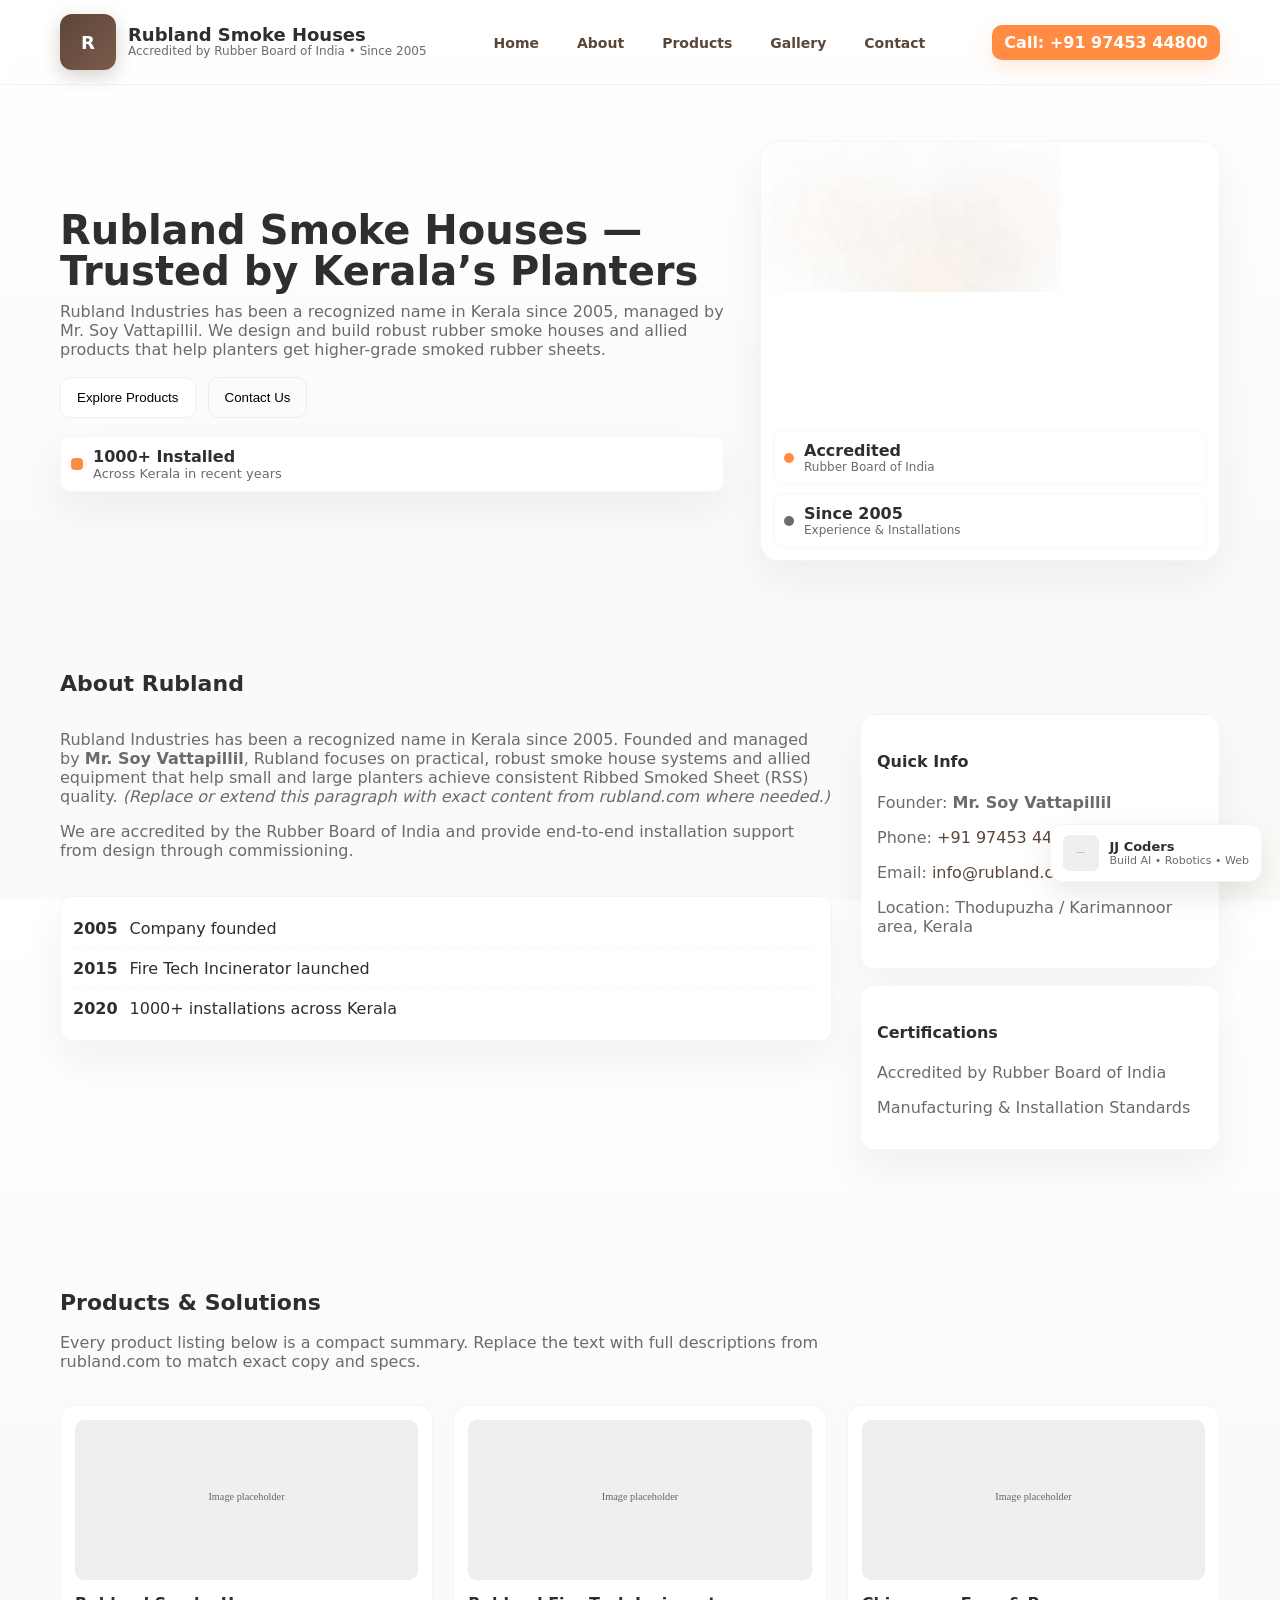
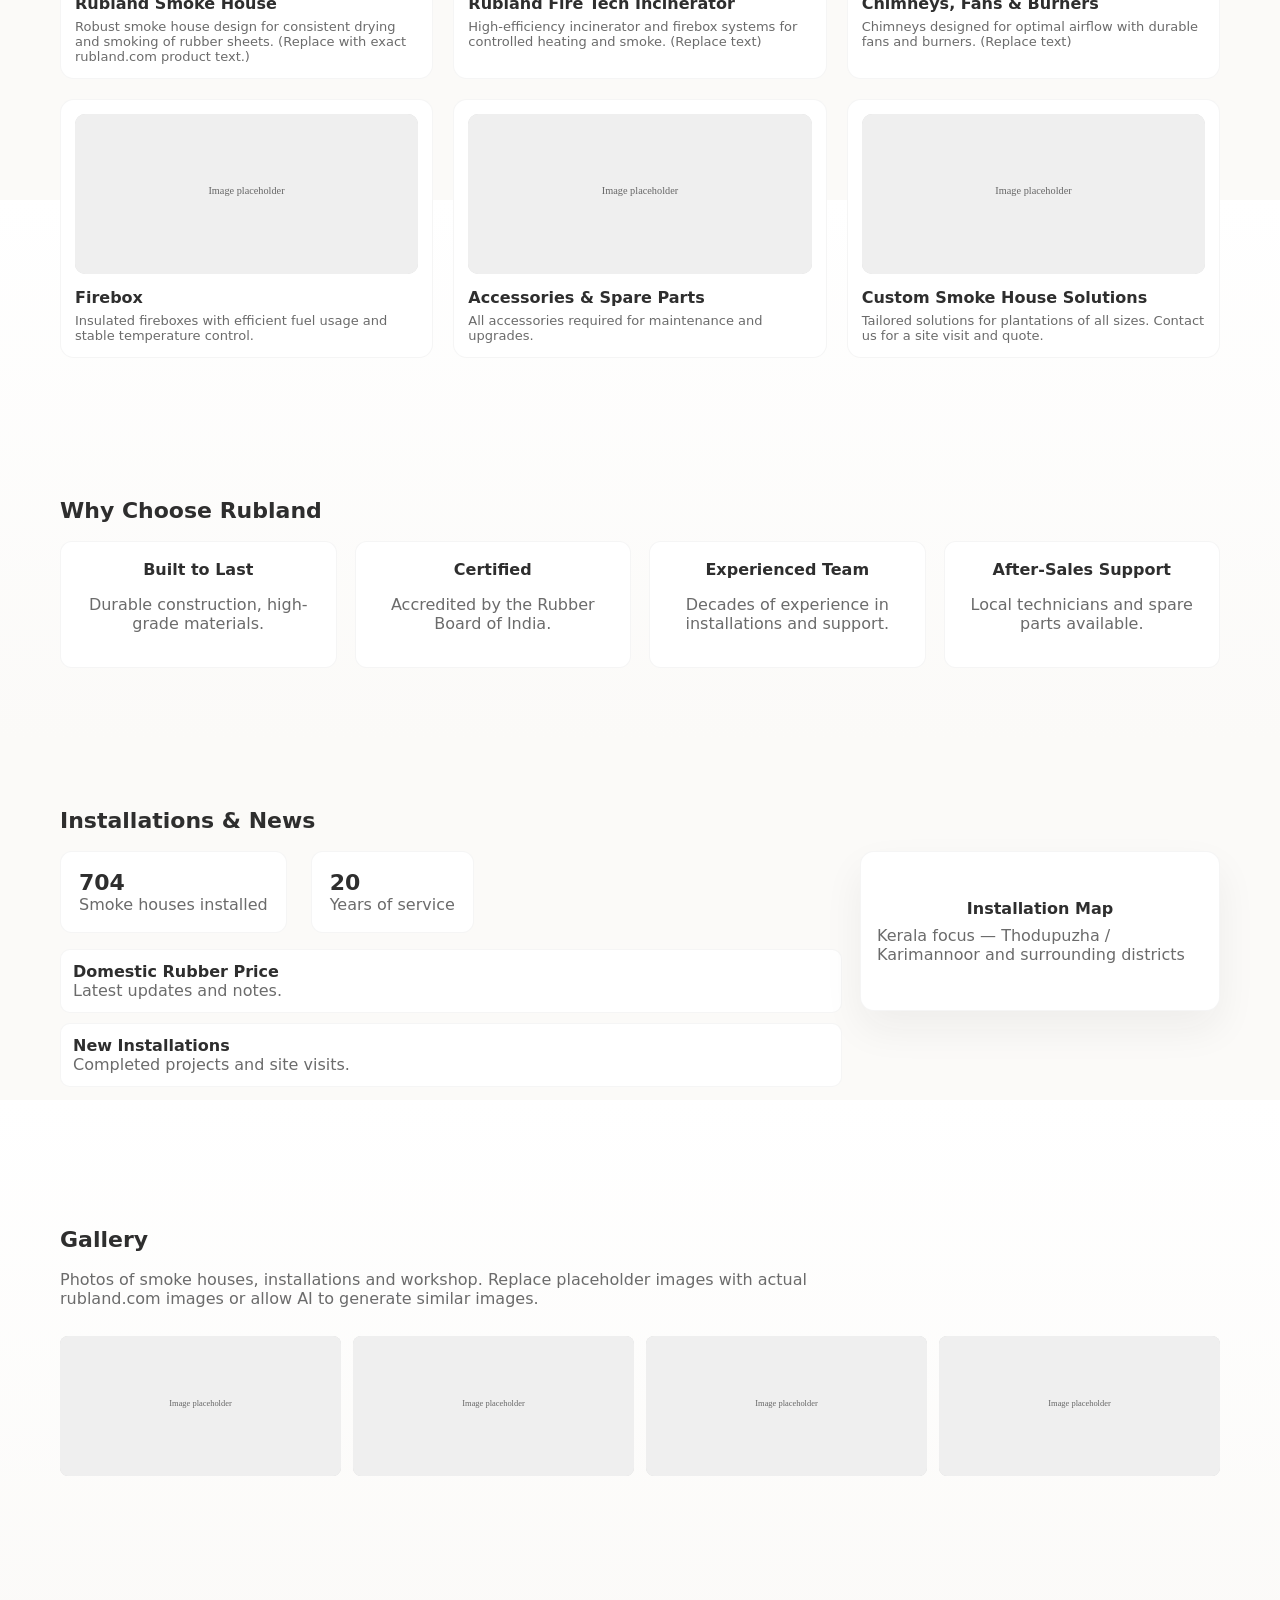
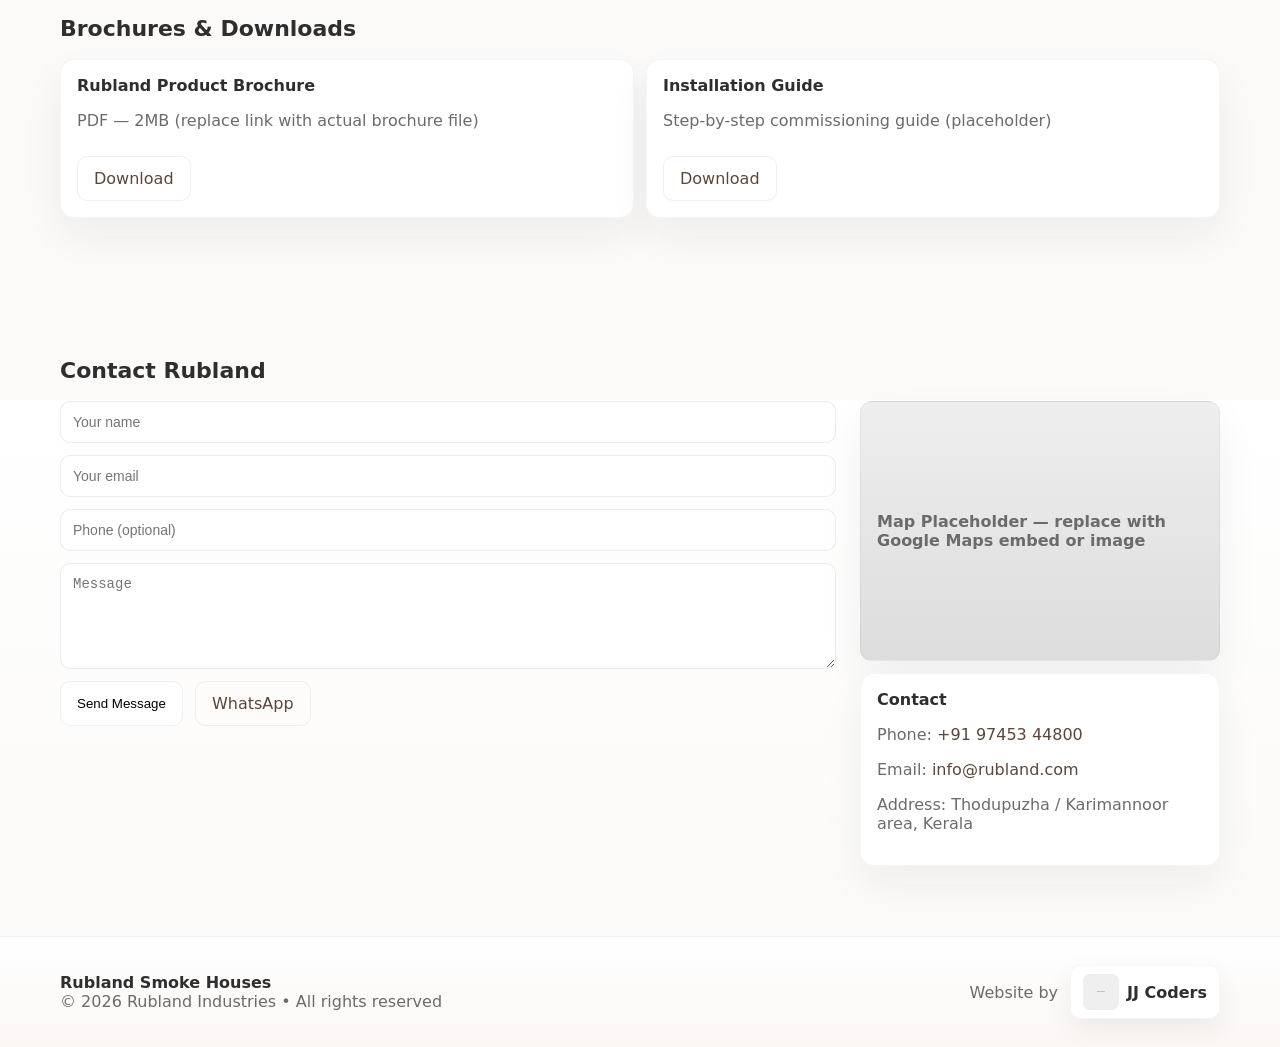
==== index.html @ 6034cffa "Add files via upload" ====
<!doctype html>
<html lang="en">
<head>
  <meta charset="utf-8" />
  <meta name="viewport" content="width=device-width,initial-scale=1" />
  <title>Rubland Smoke Houses — Trusted in Kerala</title>
  <meta name="description" content="Rubland Smoke Houses — smokehouse design, installations and accessories. Accredited by the Rubber Board of India." />
  <style>
    /* ====== Reset & base ====== */
    :root{
      --bg:#FAF3E0; /* cream */
      --char:#2E2E2E;
      --wood:#5C4638;
      --glow:#FF8C42;
      --glass: rgba(255,255,255,0.55);
      --muted:#6b6b6b;
      --maxw:1200px;
    }
    *{box-sizing:border-box}
    html,body{height:100%}
    body{margin:0;font-family:Inter,system-ui,-apple-system,"Segoe UI",Roboto,'Helvetica Neue',Arial; background:linear-gradient(180deg,#fff 0%,#fbfaf8 60%);color:var(--char);-webkit-font-smoothing:antialiased}
    a{color:var(--wood);text-decoration:none}
    .container{max-width:var(--maxw);margin:0 auto;padding:0 20px}

    /* ====== Header / nav ====== */
    header{position:sticky;top:0;z-index:40;backdrop-filter: blur(6px);background:linear-gradient(180deg,rgba(255,255,255,0.6),rgba(255,255,255,0.35));border-bottom:1px solid rgba(0,0,0,0.04)}
    .nav{display:flex;align-items:center;justify-content:space-between;padding:14px 20px}
    .brand{display:flex;gap:12px;align-items:center}
    .logo{width:56px;height:56px;border-radius:12px;background:linear-gradient(135deg,var(--wood),#7b5b4b);display:flex;align-items:center;justify-content:center;color:white;font-weight:700;font-size:18px;box-shadow:0 6px 18px rgba(92,70,56,0.25)}
    .brand h1{margin:0;font-size:18px;line-height:1}
    .brand p{margin:0;font-size:12px;color:var(--muted)}
    nav ul{display:flex;gap:18px;align-items:center;list-style:none;margin:0;padding:0}
    nav a{font-weight:600;font-size:14px;padding:8px 10px;border-radius:8px}
    nav a:hover{background:rgba(0,0,0,0.03)}
    .cta{background:var(--glow);color:white;padding:8px 12px;border-radius:10px;font-weight:700;box-shadow:0 8px 20px rgba(255,140,66,0.18)}

    /* ====== Hero ====== */
    .hero{position:relative;overflow:hidden;padding:56px 0 40px}
    .hero-grid{display:grid;grid-template-columns:1fr 460px;gap:36px;align-items:center}
    .hero-left h2{font-size:40px;margin:0 0 10px;line-height:1.02}
    .hero-left p{color:var(--muted);margin:0 0 18px}
    .hero-buttons{display:flex;gap:12px}
    .btn{display:inline-flex;align-items:center;gap:10px;padding:12px 16px;border-radius:10px;border:1px solid rgba(0,0,0,0.06);background:linear-gradient(180deg,white, #fff);cursor:pointer}
    .btn-ghost{background:transparent}
    .card{background:white;border-radius:14px;padding:16px;box-shadow:0 18px 40px rgba(35,35,35,0.06);border:1px solid rgba(0,0,0,0.04)}

    /* hero visual area */
    .hero-visual{position:relative;height:420px;border-radius:18px;overflow:hidden}
    .smoke-canvas{position:absolute;inset:0;pointer-events:none}
    .hero-image{position:absolute;inset:0;background-size:cover;background-position:center;filter:contrast(0.9) brightness(0.95)}
    .hero-foreground{position:absolute;inset:auto 12px 12px 12px;display:flex;flex-direction:column;gap:8px}
    .small-stat{background:linear-gradient(180deg,rgba(255,255,255,0.9),rgba(255,255,255,0.85));padding:10px;border-radius:10px;display:flex;gap:10px;align-items:center;border:1px solid rgba(0,0,0,0.03)}

    /* sections */
    section{padding:70px 0}
    h3.section-title{font-size:22px;margin:0 0 18px}
    .lead{color:var(--muted);max-width:780px}

    /* about */
    .about-grid{display:grid;grid-template-columns:1fr 360px;gap:28px;align-items:start}
    .timeline{background:linear-gradient(180deg,#fff,#fff);padding:12px;border-radius:12px;border:1px solid rgba(0,0,0,0.04)}
    .timeline-item{display:flex;gap:12px;padding:10px 0;border-bottom:1px dashed rgba(0,0,0,0.04)}
    .timeline-item:last-child{border-bottom:none}

    /* products */
    .products-grid{display:grid;grid-template-columns:repeat(3,1fr);gap:20px}
    .product{background:linear-gradient(180deg,#fff,#fff);border-radius:14px;padding:14px;transition:transform .35s cubic-bezier(.2,.9,.3,1),box-shadow .35s;border:1px solid rgba(0,0,0,0.04)}
    .product:hover{transform:translateY(-10px) rotateX(3deg);box-shadow:0 30px 60px rgba(92,70,56,0.08)}
    .product img{width:100%;height:160px;object-fit:cover;border-radius:10px}
    .product h4{margin:10px 0 6px}
    .product p{font-size:13px;color:var(--muted);margin:0}

    /* advantages */
    .advantages{display:grid;grid-template-columns:repeat(4,1fr);gap:18px}
    .adv{background:linear-gradient(180deg,#fff,#fff);padding:18px;border-radius:12px;text-align:center;border:1px solid rgba(0,0,0,0.04)}

    /* gallery */
    .gallery-grid{display:grid;grid-template-columns:repeat(4,1fr);gap:12px}
    .gallery-grid img{width:100%;height:140px;object-fit:cover;border-radius:8px;cursor:pointer;transition:transform .25s}
    .gallery-grid img:hover{transform:scale(1.03)}

    /* counters & news */
    .counters{display:flex;gap:24px}
    .counter{padding:18px;border-radius:12px;background:linear-gradient(180deg,#fff,#fff);border:1px solid rgba(0,0,0,0.04)}
    .counter strong{display:block;font-size:22px}
    .news-list{display:flex;flex-direction:column;gap:10px}
    .news-item{background:white;padding:12px;border-radius:10px;border:1px solid rgba(0,0,0,0.04)}

    /* contact */
    .contact-grid{display:grid;grid-template-columns:1fr 360px;gap:24px}
    form{display:flex;flex-direction:column;gap:12px}
    input,textarea{padding:12px;border-radius:10px;border:1px solid rgba(0,0,0,0.08);font-size:14px}
    .map-placeholder{height:260px;border-radius:12px;background:linear-gradient(180deg,#eee,#ddd);display:flex;align-items:center;justify-content:center;color:var(--muted);font-weight:700}

    /* footer */
    footer{padding:28px 0;background:linear-gradient(180deg,#fff,#faf7f5);border-top:1px solid rgba(0,0,0,0.03)}
    .footer-grid{display:flex;justify-content:space-between;align-items:center;gap:14px}

    /* responsive */
    @media (max-width:1000px){
      .hero-grid{grid-template-columns:1fr}
      .about-grid{grid-template-columns:1fr}
      .products-grid{grid-template-columns:repeat(2,1fr)}
      .gallery-grid{grid-template-columns:repeat(2,1fr)}
      nav ul{display:none}
    }
    @media (max-width:600px){
      .products-grid{grid-template-columns:1fr}
      .gallery-grid{grid-template-columns:1fr}
      .hero-left h2{font-size:28px}
      .logo{width:48px;height:48px}
    }

    /* small floating JJ coders badge */
    .jj-badge{position:fixed;right:18px;bottom:18px;background:linear-gradient(180deg,#fff,#fff);padding:10px 12px;border-radius:14px;box-shadow:0 12px 30px rgba(92,70,56,0.12);display:flex;gap:10px;align-items:center;border:1px solid rgba(0,0,0,0.04);z-index:80}
    .jj-badge img{width:36px;height:36px;border-radius:8px}

    /* lightbox */
    .lightbox{position:fixed;inset:0;background:rgba(0,0,0,0.75);display:flex;align-items:center;justify-content:center;z-index:200;opacity:0;pointer-events:none;transition:opacity .25s}
    .lightbox.show{opacity:1;pointer-events:auto}
    .lightbox img{max-width:92%;max-height:86%;border-radius:8px}

    /* small helpers */
    .muted{color:var(--muted)}
    .center{display:flex;align-items:center;justify-content:center}
  </style>
</head>
<body>
  <header>
    <div class="nav container">
      <div class="brand">
        <div class="logo">R</div>
        <div>
          <h1>Rubland Smoke Houses</h1>
          <p class="muted">Accredited by Rubber Board of India • Since 2005</p>
        </div>
      </div>
      <nav>
        <ul>
          <li><a href="#home">Home</a></li>
          <li><a href="#about">About</a></li>
          <li><a href="#products">Products</a></li>
          <li><a href="#gallery">Gallery</a></li>
          <li><a href="#contact">Contact</a></li>
        </ul>
      </nav>
      <div class="center">
        <a class="cta" href="tel:+919745344800">Call: +91 97453 44800</a>
      </div>
    </div>
  </header>

  <main>
    <!-- HERO -->
    <section id="home" class="hero">
      <div class="container hero-grid">
        <div class="hero-left">
          <h2>Rubland Smoke Houses — Trusted by Kerala’s Planters</h2>
          <p class="lead">Rubland Industries has been a recognized name in Kerala since 2005, managed by Mr. Soy Vattapillil. We design and build robust rubber smoke houses and allied products that help planters get higher-grade smoked rubber sheets.</p>
          <div class="hero-buttons">
            <button class="btn" onclick="scrollToSection('products')">Explore Products</button>
            <button class="btn btn-ghost" onclick="scrollToSection('contact')">Contact Us</button>
          </div>
          <div style="height:18px"></div>
          <div class="card small-stat">
            <div style="width:12px;height:12px;border-radius:4px;background:var(--glow)"></div>
            <div>
              <div style="font-weight:700">1000+ Installed</div>
              <div class="muted" style="font-size:13px">Across Kerala in recent years</div>
            </div>
          </div>
        </div>

        <div class="hero-visual card">
          <div class="hero-image" id="heroImage" style="background-image:url('assets/hero-placeholder.jpg')"></div>
          <canvas class="smoke-canvas" id="smokeCanvas"></canvas>
          <div class="hero-foreground">
            <div class="small-stat">
              <div style="width:10px;height:10px;border-radius:50%;background:var(--glow)"></div>
              <div>
                <div style="font-weight:700">Accredited</div>
                <div class="muted" style="font-size:12px">Rubber Board of India</div>
              </div>
            </div>
            <div class="small-stat">
              <div style="width:10px;height:10px;border-radius:50%;background:#6b6b6b"></div>
              <div>
                <div style="font-weight:700">Since 2005</div>
                <div class="muted" style="font-size:12px">Experience & Installations</div>
              </div>
            </div>
          </div>
        </div>
      </div>
    </section>

    <!-- ABOUT -->
    <section id="about">
      <div class="container">
        <h3 class="section-title">About Rubland</h3>
        <div class="about-grid">
          <div>
            <p class="lead">Rubland Industries has been a recognized name in Kerala since 2005. Founded and managed by <strong>Mr. Soy Vattapillil</strong>, Rubland focuses on practical, robust smoke house systems and allied equipment that help small and large planters achieve consistent Ribbed Smoked Sheet (RSS) quality. <em>(Replace or extend this paragraph with exact content from rubland.com where needed.)</em></p>
            <p class="lead">We are accredited by the Rubber Board of India and provide end-to-end installation support from design through commissioning.</p>
            <div style="height:20px"></div>
            <div class="timeline card">
              <div class="timeline-item"><strong>2005</strong><div style="flex:1">Company founded</div></div>
              <div class="timeline-item"><strong>2015</strong><div style="flex:1">Fire Tech Incinerator launched</div></div>
              <div class="timeline-item"><strong>2020</strong><div style="flex:1">1000+ installations across Kerala</div></div>
            </div>
          </div>

          <aside>
            <div class="card">
              <h4>Quick Info</h4>
              <p class="muted">Founder: <strong>Mr. Soy Vattapillil</strong></p>
              <p class="muted">Phone: <a href="tel:+919745344800">+91 97453 44800</a></p>
              <p class="muted">Email: <a href="mailto:info@rubland.com">info@rubland.com</a></p>
              <p class="muted">Location: Thodupuzha / Karimannoor area, Kerala</p>
            </div>
            <div style="height:16px"></div>
            <div class="card">
              <h4>Certifications</h4>
              <p class="muted">Accredited by Rubber Board of India</p>
              <p class="muted">Manufacturing & Installation Standards</p>
            </div>
          </aside>
        </div>
      </div>
    </section>

    <!-- PRODUCTS -->
    <section id="products">
      <div class="container">
        <h3 class="section-title">Products & Solutions</h3>
        <p class="lead">Every product listing below is a compact summary. Replace the text with full descriptions from rubland.com to match exact copy and specs.</p>
        <div style="height:18px"></div>
        <div class="products-grid">
          <div class="product">
            <img src="assets/product-placeholder-1.jpg" alt="Rubland Smoke House">
            <h4>Rubland Smoke House</h4>
            <p class="muted">Robust smoke house design for consistent drying and smoking of rubber sheets. (Replace with exact rubland.com product text.)</p>
          </div>

          <div class="product">
            <img src="assets/product-placeholder-2.jpg" alt="Rubland Fire Tech Incinerator">
            <h4>Rubland Fire Tech Incinerator</h4>
            <p class="muted">High-efficiency incinerator and firebox systems for controlled heating and smoke. (Replace text)</p>
          </div>

          <div class="product">
            <img src="assets/product-placeholder-3.jpg" alt="Chimney & Fans">
            <h4>Chimneys, Fans & Burners</h4>
            <p class="muted">Chimneys designed for optimal airflow with durable fans and burners. (Replace text)</p>
          </div>

          <div class="product">
            <img src="assets/product-placeholder-4.jpg" alt="Firebox">
            <h4>Firebox</h4>
            <p class="muted">Insulated fireboxes with efficient fuel usage and stable temperature control.</p>
          </div>

          <div class="product">
            <img src="assets/product-placeholder-5.jpg" alt="Accessories">
            <h4>Accessories & Spare Parts</h4>
            <p class="muted">All accessories required for maintenance and upgrades.</p>
          </div>

          <div class="product">
            <img src="assets/product-placeholder-6.jpg" alt="Custom Solutions">
            <h4>Custom Smoke House Solutions</h4>
            <p class="muted">Tailored solutions for plantations of all sizes. Contact us for a site visit and quote.</p>
          </div>
        </div>
      </div>
    </section>

    <!-- Advantages -->
    <section id="advantages">
      <div class="container">
        <h3 class="section-title">Why Choose Rubland</h3>
        <div class="advantages">
          <div class="adv">
            <strong>Built to Last</strong>
            <p class="muted">Durable construction, high-grade materials.</p>
          </div>
          <div class="adv">
            <strong>Certified</strong>
            <p class="muted">Accredited by the Rubber Board of India.</p>
          </div>
          <div class="adv">
            <strong>Experienced Team</strong>
            <p class="muted">Decades of experience in installations and support.</p>
          </div>
          <div class="adv">
            <strong>After-Sales Support</strong>
            <p class="muted">Local technicians and spare parts available.</p>
          </div>
        </div>
      </div>
    </section>

    <!-- INSTALLATIONS & NEWS -->
    <section id="installations">
      <div class="container">
        <h3 class="section-title">Installations & News</h3>
        <div style="display:flex;gap:18px;align-items:flex-start">
          <div style="flex:1">
            <div class="counters">
              <div class="counter">
                <strong id="countInstall">0</strong>
                <div class="muted">Smoke houses installed</div>
              </div>
              <div class="counter">
                <strong id="countYears">0</strong>
                <div class="muted">Years of service</div>
              </div>
            </div>

            <div style="height:16px"></div>
            <div class="news-list">
              <div class="news-item"><strong>Domestic Rubber Price</strong><div class="muted">Latest updates and notes.</div></div>
              <div class="news-item"><strong>New Installations</strong><div class="muted">Completed projects and site visits.</div></div>
            </div>
          </div>
          <div style="width:360px">
            <div class="card center" style="height:160px;flex-direction:column;gap:8px">
              <div style="font-weight:700">Installation Map</div>
              <div class="muted">Kerala focus — Thodupuzha / Karimannoor and surrounding districts</div>
            </div>
          </div>
        </div>
      </div>
    </section>

    <!-- GALLERY -->
    <section id="gallery">
      <div class="container">
        <h3 class="section-title">Gallery</h3>
        <p class="lead">Photos of smoke houses, installations and workshop. Replace placeholder images with actual rubland.com images or allow AI to generate similar images.</p>
        <div style="height:12px"></div>
        <div class="gallery-grid">
          <img src="assets/gallery-1.jpg" alt="Installation 1" data-full="assets/gallery-1.jpg">
          <img src="assets/gallery-2.jpg" alt="Installation 2" data-full="assets/gallery-2.jpg">
          <img src="assets/gallery-3.jpg" alt="Installation 3" data-full="assets/gallery-3.jpg">
          <img src="assets/gallery-4.jpg" alt="Installation 4" data-full="assets/gallery-4.jpg">
        </div>
      </div>
    </section>

    <!-- BROCHURES -->
    <section id="downloads">
      <div class="container">
        <h3 class="section-title">Brochures & Downloads</h3>
        <div style="display:flex;gap:12px;flex-wrap:wrap">
          <div class="card" style="min-width:220px;flex:1">
            <strong>Rubland Product Brochure</strong>
            <p class="muted">PDF — 2MB (replace link with actual brochure file)</p>
            <div style="height:10px"></div>
            <a class="btn" href="#">Download</a>
          </div>
          <div class="card" style="min-width:220px;flex:1">
            <strong>Installation Guide</strong>
            <p class="muted">Step-by-step commissioning guide (placeholder)</p>
            <div style="height:10px"></div>
            <a class="btn" href="#">Download</a>
          </div>
        </div>
      </div>
    </section>

    <!-- CONTACT -->
    <section id="contact">
      <div class="container">
        <h3 class="section-title">Contact Rubland</h3>
        <div class="contact-grid">
          <div>
            <form id="contactForm" onsubmit="return fakeSubmit(event)">
              <input type="text" id="name" placeholder="Your name" required>
              <input type="email" id="email" placeholder="Your email" required>
              <input type="tel" id="phone" placeholder="Phone (optional)">
              <textarea id="message" rows="5" placeholder="Message" required></textarea>
              <div style="display:flex;gap:12px">
                <button class="btn" type="submit">Send Message</button>
                <a class="btn btn-ghost" href="https://wa.me/919745344800" target="_blank">WhatsApp</a>
              </div>
            </form>
          </div>

          <aside>
            <div class="map-placeholder card">Map Placeholder — replace with Google Maps embed or image</div>
            <div style="height:12px"></div>
            <div class="card">
              <strong>Contact</strong>
              <p class="muted">Phone: <a href="tel:+919745344800">+91 97453 44800</a></p>
              <p class="muted">Email: <a href="mailto:info@rubland.com">info@rubland.com</a></p>
              <p class="muted">Address: Thodupuzha / Karimannoor area, Kerala</p>
            </div>
          </aside>
        </div>
      </div>
    </section>

  </main>

  <footer>
    <div class="container footer-grid">
      <div>
        <strong>Rubland Smoke Houses</strong>
        <div class="muted">© <span id="year"></span> Rubland Industries • All rights reserved</div>
      </div>
      <div style="display:flex;gap:12px;align-items:center">
        <div class="muted">Website by</div>
        <div style="display:flex;align-items:center;gap:8px;padding:8px 12px;border-radius:10px;background:linear-gradient(180deg,#fff,#fff);box-shadow:0 10px 24px rgba(92,70,56,0.08);border:1px solid rgba(0,0,0,0.04)">
          <img src="assets/jj-logo.png" alt="JJ Coders" style="width:36px;height:36px;border-radius:8px">
          <div style="font-weight:700">JJ Coders</div>
        </div>
      </div>
    </div>
  </footer>

  <div class="jj-badge" aria-hidden>
    <img src="assets/jj-logo.png" alt="JJ">
    <div style="font-size:13px"><strong>JJ Coders</strong><div class="muted" style="font-size:11px">Build AI • Robotics • Web</div></div>
  </div>

  <div id="lightbox" class="lightbox" onclick="hideLightbox()"><img src="" alt="lightbox"></div>

  <script>
    // ====== Helper scroll ======
    function scrollToSection(id){ document.getElementById(id).scrollIntoView({behavior:'smooth'}); }

    // ====== Fake form submit (frontend only) ======
    function fakeSubmit(e){ e.preventDefault(); alert('Message sent (demo). For production, connect the form to an email or server.'); return false; }

    // ====== Counters ======
    function animateCounter(id,to,duration){const el=document.getElementById(id);let start=0;const step=Math.ceil(to/(duration/30));const iv=setInterval(()=>{start+=step;if(start>=to){el.innerText=to;clearInterval(iv);}else el.innerText=start;},30);} 
    document.addEventListener('DOMContentLoaded',()=>{document.getElementById('year').innerText=new Date().getFullYear();
      // animate counters when visible
      const obs=new IntersectionObserver((entries)=>{entries.forEach(en=>{if(en.isIntersecting){animateCounter('countInstall',1000,1400);animateCounter('countYears',20,1200);obs.disconnect();}});},{threshold:0.4});
      obs.observe(document.getElementById('installations'));
    });

    // ====== Lightbox ======
    document.querySelectorAll('.gallery-grid img').forEach(img=>{img.addEventListener('click',()=>{const lb=document.getElementById('lightbox');lb.querySelector('img').src=img.dataset.full || img.src;lb.classList.add('show');});});
    function hideLightbox(){document.getElementById('lightbox').classList.remove('show');}

    // ====== Simple smoke particle system (canvas) ======
    (function(){const canvas=document.getElementById('smokeCanvas');if(!canvas) return;const ctx=canvas.getContext('2d');let W,H,particles=[];function resize(){W=canvas.width=canvas.clientWidth;H=canvas.height=canvas.clientHeight;}window.addEventListener('resize',resize);resize();
      function rand(min,max){return Math.random()*(max-min)+min}
      class P{constructor(){this.reset();}reset(){this.x=rand(W*0.1,W*0.9);this.y=H+rand(0,50);this.vx=rand(-0.15,0.15);this.vy=rand(-0.3,-1.2);this.size=rand(30,140);this.life=rand(6000,12000);this.start=Date.now();this.opacity=rand(0.05,0.14);}update(){this.x+=this.vx;this.y+=this.vy;this.opacity-=0.0007; if(this.opacity<=0) this.reset(); }draw(){ctx.beginPath();const g=ctx.createRadialGradient(this.x,this.y,this.size*0.05,this.x,this.y,this.size);g.addColorStop(0,'rgba(255,160,64,'+ (this.opacity*0.35) +')');g.addColorStop(1,'rgba(30,30,30,0)');ctx.fillStyle=g;ctx.arc(this.x,this.y,this.size,0,Math.PI*2);ctx.fill();}}
      for(let i=0;i<18;i++) particles.push(new P());
      function loop(){ctx.clearRect(0,0,W,H);particles.forEach(p=>{p.update();p.draw();});requestAnimationFrame(loop);}loop();
    })();

    // ====== Smooth parallax on hero image ======
    (function(){const hero=document.getElementById('heroImage');if(!hero) return;document.addEventListener('mousemove',e=>{const w=window.innerWidth;const h=window.innerHeight;const x=(e.clientX - w/2)/w;const y=(e.clientY - h/2)/h;hero.style.transform = `translate(${x*12}px,${y*6}px) scale(1.03)`;});})();

    // ====== Keyboard accessibility for lightbox (Esc to close) ======
    document.addEventListener('keydown',e=>{if(e.key==='Escape') hideLightbox();});

    // ====== Small image loader fallback ======
    // If assets are missing, replace with simple colored placeholders
    (function(){const imgs=document.querySelectorAll('img');imgs.forEach(img=>{img.addEventListener('error',()=>{img.style.background='#ddd';img.src='data:image/svg+xml;utf8,<svg xmlns="http://www.w3.org/2000/svg" width="800" height="500"><rect width="100%" height="100%" fill="%23efefef"/><text x="50%" y="50%" font-size="24" text-anchor="middle" fill="%23666">Image placeholder</text></svg>';});});})();

  </script>
</body>
</html>
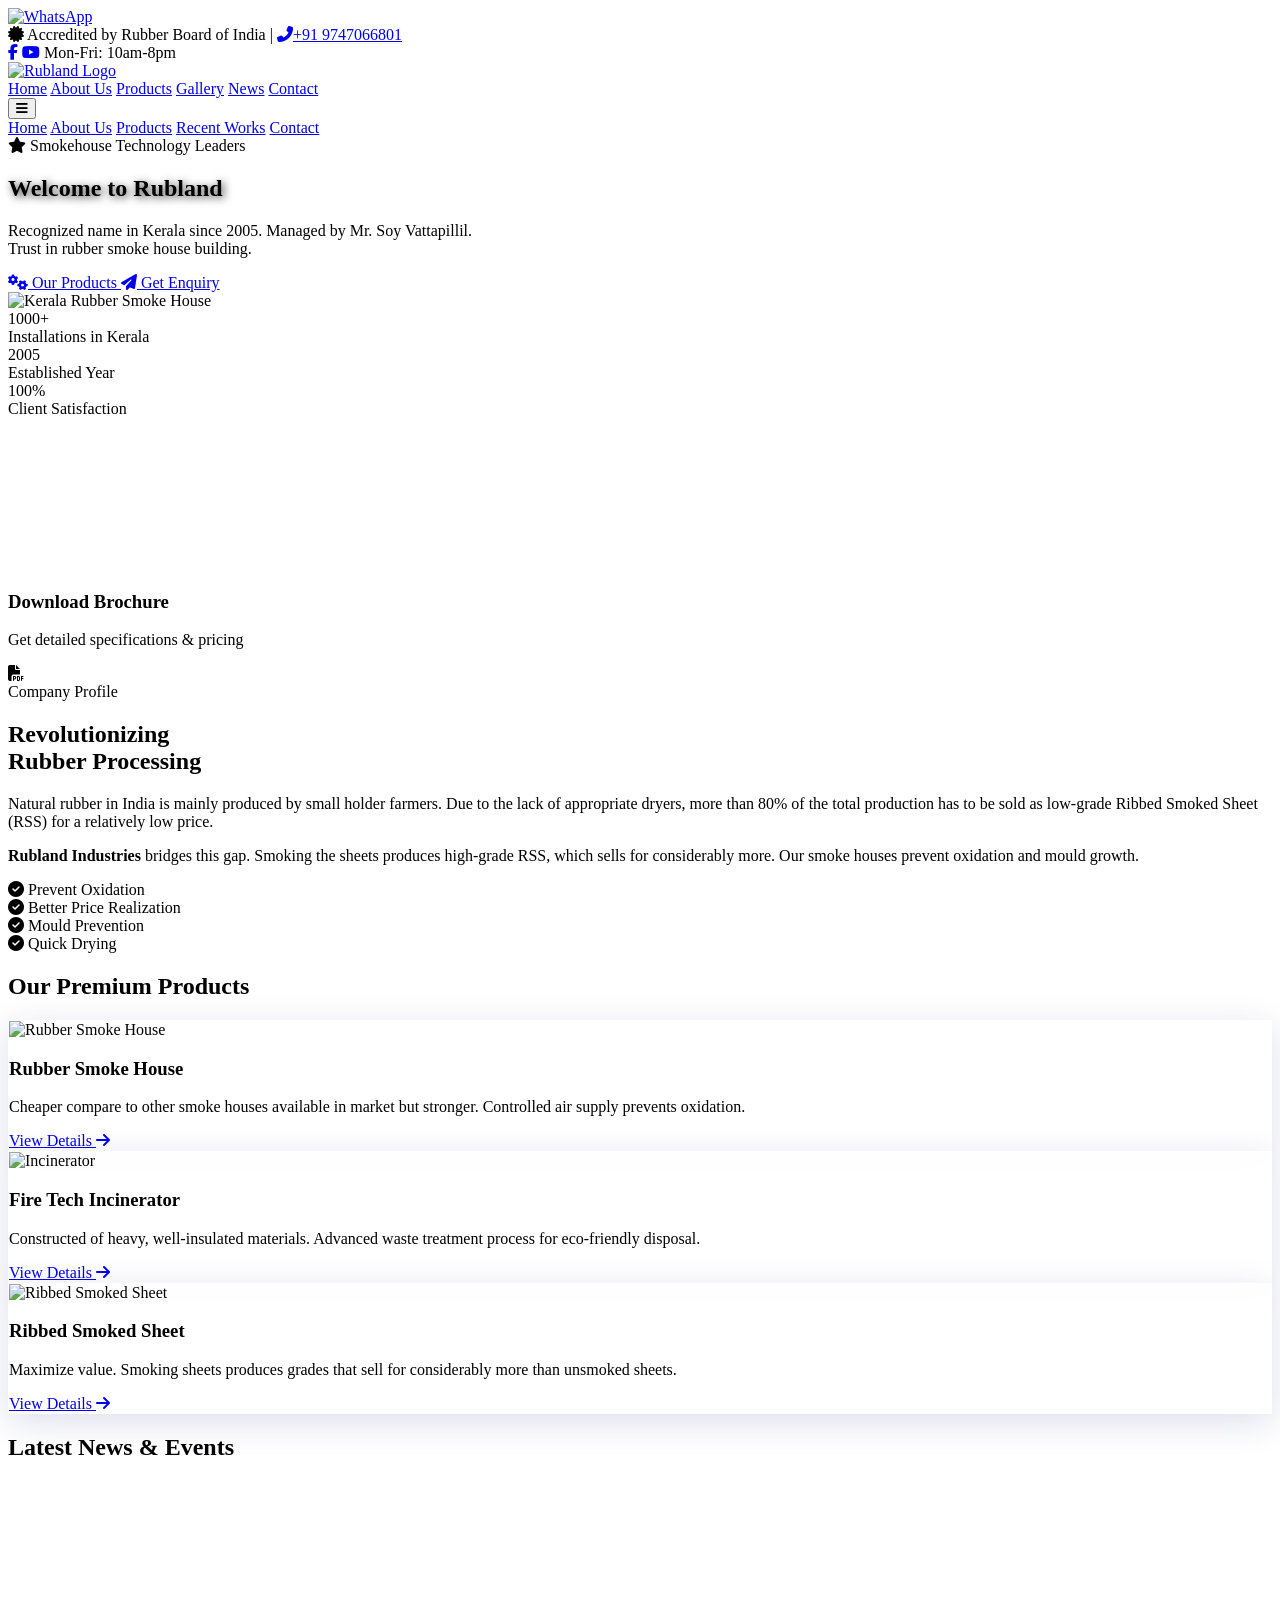
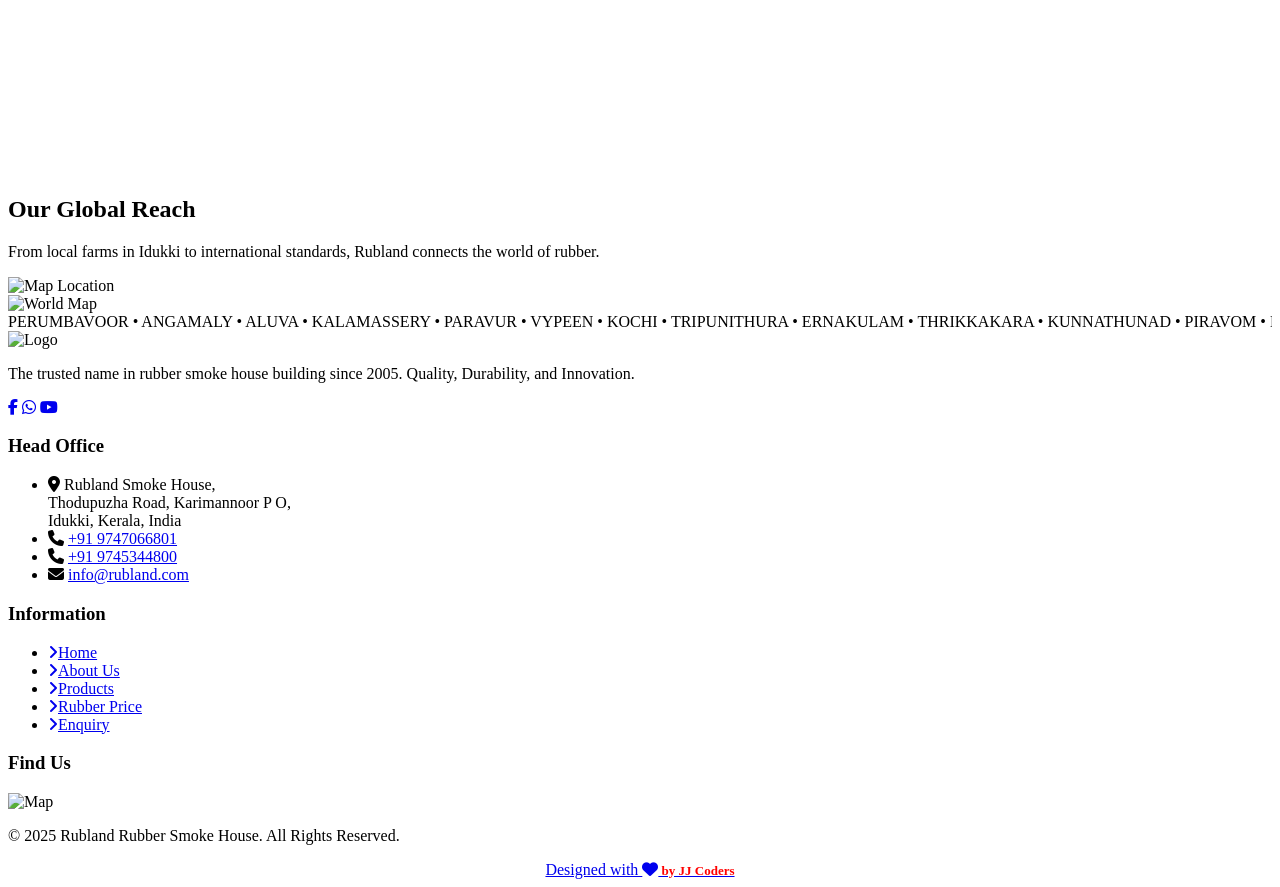
==== commit 74b2db0a: "Add files via upload" ====
--- a/index.html
+++ b/index.html
@@ -1,468 +1,563 @@
-<!doctype html>
-<html lang="en">
+
+<!DOCTYPE html>
+<html lang="en" class="scroll-smooth">
 <head>
-  <meta charset="utf-8" />
-  <meta name="viewport" content="width=device-width,initial-scale=1" />
-  <title>Rubland Smoke Houses — Trusted in Kerala</title>
-  <meta name="description" content="Rubland Smoke Houses — smokehouse design, installations and accessories. Accredited by the Rubber Board of India." />
-  <style>
-    /* ====== Reset & base ====== */
-    :root{
-      --bg:#FAF3E0; /* cream */
-      --char:#2E2E2E;
-      --wood:#5C4638;
-      --glow:#FF8C42;
-      --glass: rgba(255,255,255,0.55);
-      --muted:#6b6b6b;
-      --maxw:1200px;
-    }
-    *{box-sizing:border-box}
-    html,body{height:100%}
-    body{margin:0;font-family:Inter,system-ui,-apple-system,"Segoe UI",Roboto,'Helvetica Neue',Arial; background:linear-gradient(180deg,#fff 0%,#fbfaf8 60%);color:var(--char);-webkit-font-smoothing:antialiased}
-    a{color:var(--wood);text-decoration:none}
-    .container{max-width:var(--maxw);margin:0 auto;padding:0 20px}
-
-    /* ====== Header / nav ====== */
-    header{position:sticky;top:0;z-index:40;backdrop-filter: blur(6px);background:linear-gradient(180deg,rgba(255,255,255,0.6),rgba(255,255,255,0.35));border-bottom:1px solid rgba(0,0,0,0.04)}
-    .nav{display:flex;align-items:center;justify-content:space-between;padding:14px 20px}
-    .brand{display:flex;gap:12px;align-items:center}
-    .logo{width:56px;height:56px;border-radius:12px;background:linear-gradient(135deg,var(--wood),#7b5b4b);display:flex;align-items:center;justify-content:center;color:white;font-weight:700;font-size:18px;box-shadow:0 6px 18px rgba(92,70,56,0.25)}
-    .brand h1{margin:0;font-size:18px;line-height:1}
-    .brand p{margin:0;font-size:12px;color:var(--muted)}
-    nav ul{display:flex;gap:18px;align-items:center;list-style:none;margin:0;padding:0}
-    nav a{font-weight:600;font-size:14px;padding:8px 10px;border-radius:8px}
-    nav a:hover{background:rgba(0,0,0,0.03)}
-    .cta{background:var(--glow);color:white;padding:8px 12px;border-radius:10px;font-weight:700;box-shadow:0 8px 20px rgba(255,140,66,0.18)}
-
-    /* ====== Hero ====== */
-    .hero{position:relative;overflow:hidden;padding:56px 0 40px}
-    .hero-grid{display:grid;grid-template-columns:1fr 460px;gap:36px;align-items:center}
-    .hero-left h2{font-size:40px;margin:0 0 10px;line-height:1.02}
-    .hero-left p{color:var(--muted);margin:0 0 18px}
-    .hero-buttons{display:flex;gap:12px}
-    .btn{display:inline-flex;align-items:center;gap:10px;padding:12px 16px;border-radius:10px;border:1px solid rgba(0,0,0,0.06);background:linear-gradient(180deg,white, #fff);cursor:pointer}
-    .btn-ghost{background:transparent}
-    .card{background:white;border-radius:14px;padding:16px;box-shadow:0 18px 40px rgba(35,35,35,0.06);border:1px solid rgba(0,0,0,0.04)}
-
-    /* hero visual area */
-    .hero-visual{position:relative;height:420px;border-radius:18px;overflow:hidden}
-    .smoke-canvas{position:absolute;inset:0;pointer-events:none}
-    .hero-image{position:absolute;inset:0;background-size:cover;background-position:center;filter:contrast(0.9) brightness(0.95)}
-    .hero-foreground{position:absolute;inset:auto 12px 12px 12px;display:flex;flex-direction:column;gap:8px}
-    .small-stat{background:linear-gradient(180deg,rgba(255,255,255,0.9),rgba(255,255,255,0.85));padding:10px;border-radius:10px;display:flex;gap:10px;align-items:center;border:1px solid rgba(0,0,0,0.03)}
-
-    /* sections */
-    section{padding:70px 0}
-    h3.section-title{font-size:22px;margin:0 0 18px}
-    .lead{color:var(--muted);max-width:780px}
-
-    /* about */
-    .about-grid{display:grid;grid-template-columns:1fr 360px;gap:28px;align-items:start}
-    .timeline{background:linear-gradient(180deg,#fff,#fff);padding:12px;border-radius:12px;border:1px solid rgba(0,0,0,0.04)}
-    .timeline-item{display:flex;gap:12px;padding:10px 0;border-bottom:1px dashed rgba(0,0,0,0.04)}
-    .timeline-item:last-child{border-bottom:none}
-
-    /* products */
-    .products-grid{display:grid;grid-template-columns:repeat(3,1fr);gap:20px}
-    .product{background:linear-gradient(180deg,#fff,#fff);border-radius:14px;padding:14px;transition:transform .35s cubic-bezier(.2,.9,.3,1),box-shadow .35s;border:1px solid rgba(0,0,0,0.04)}
-    .product:hover{transform:translateY(-10px) rotateX(3deg);box-shadow:0 30px 60px rgba(92,70,56,0.08)}
-    .product img{width:100%;height:160px;object-fit:cover;border-radius:10px}
-    .product h4{margin:10px 0 6px}
-    .product p{font-size:13px;color:var(--muted);margin:0}
-
-    /* advantages */
-    .advantages{display:grid;grid-template-columns:repeat(4,1fr);gap:18px}
-    .adv{background:linear-gradient(180deg,#fff,#fff);padding:18px;border-radius:12px;text-align:center;border:1px solid rgba(0,0,0,0.04)}
-
-    /* gallery */
-    .gallery-grid{display:grid;grid-template-columns:repeat(4,1fr);gap:12px}
-    .gallery-grid img{width:100%;height:140px;object-fit:cover;border-radius:8px;cursor:pointer;transition:transform .25s}
-    .gallery-grid img:hover{transform:scale(1.03)}
-
-    /* counters & news */
-    .counters{display:flex;gap:24px}
-    .counter{padding:18px;border-radius:12px;background:linear-gradient(180deg,#fff,#fff);border:1px solid rgba(0,0,0,0.04)}
-    .counter strong{display:block;font-size:22px}
-    .news-list{display:flex;flex-direction:column;gap:10px}
-    .news-item{background:white;padding:12px;border-radius:10px;border:1px solid rgba(0,0,0,0.04)}
-
-    /* contact */
-    .contact-grid{display:grid;grid-template-columns:1fr 360px;gap:24px}
-    form{display:flex;flex-direction:column;gap:12px}
-    input,textarea{padding:12px;border-radius:10px;border:1px solid rgba(0,0,0,0.08);font-size:14px}
-    .map-placeholder{height:260px;border-radius:12px;background:linear-gradient(180deg,#eee,#ddd);display:flex;align-items:center;justify-content:center;color:var(--muted);font-weight:700}
-
-    /* footer */
-    footer{padding:28px 0;background:linear-gradient(180deg,#fff,#faf7f5);border-top:1px solid rgba(0,0,0,0.03)}
-    .footer-grid{display:flex;justify-content:space-between;align-items:center;gap:14px}
-
-    /* responsive */
-    @media (max-width:1000px){
-      .hero-grid{grid-template-columns:1fr}
-      .about-grid{grid-template-columns:1fr}
-      .products-grid{grid-template-columns:repeat(2,1fr)}
-      .gallery-grid{grid-template-columns:repeat(2,1fr)}
-      nav ul{display:none}
-    }
-    @media (max-width:600px){
-      .products-grid{grid-template-columns:1fr}
-      .gallery-grid{grid-template-columns:1fr}
-      .hero-left h2{font-size:28px}
-      .logo{width:48px;height:48px}
-    }
-
-    /* small floating JJ coders badge */
-    .jj-badge{position:fixed;right:18px;bottom:18px;background:linear-gradient(180deg,#fff,#fff);padding:10px 12px;border-radius:14px;box-shadow:0 12px 30px rgba(92,70,56,0.12);display:flex;gap:10px;align-items:center;border:1px solid rgba(0,0,0,0.04);z-index:80}
-    .jj-badge img{width:36px;height:36px;border-radius:8px}
-
-    /* lightbox */
-    .lightbox{position:fixed;inset:0;background:rgba(0,0,0,0.75);display:flex;align-items:center;justify-content:center;z-index:200;opacity:0;pointer-events:none;transition:opacity .25s}
-    .lightbox.show{opacity:1;pointer-events:auto}
-    .lightbox img{max-width:92%;max-height:86%;border-radius:8px}
-
-    /* small helpers */
-    .muted{color:var(--muted)}
-    .center{display:flex;align-items:center;justify-content:center}
-  </style>
+    <meta charset="UTF-8">
+    <meta name="viewport" content="width=device-width, initial-scale=1.0">
+    <title>Rubland | Premium Rubber Smoke House Technology</title>
+    <meta name="description" content="Accredited by Rubber Board of India. Over 1000 Rubber Smoke Houses installed in Kerala.">
+    
+    <!-- Fonts -->
+    <link rel="preconnect" href="https://fonts.googleapis.com">
+    <link rel="preconnect" href="https://fonts.gstatic.com" crossorigin>
+    <link href="https://fonts.googleapis.com/css2?family=Montserrat:wght@300;400;500;600;700;800&family=Roboto:wght@300;400;500;700&display=swap" rel="stylesheet">
+    
+    <!-- Tailwind CSS -->
+    <script src="https://cdn.tailwindcss.com"></script>
+    
+    <!-- FontAwesome -->
+    <link rel="stylesheet" href="https://cdnjs.cloudflare.com/ajax/libs/font-awesome/6.4.0/css/all.min.css">
+
+    <!-- AOS Animation CSS -->
+    <link href="https://unpkg.com/aos@2.3.1/dist/aos.css" rel="stylesheet">
+
+    <script>
+        tailwind.config = {
+            theme: {
+                extend: {
+                    colors: {
+                        rubland: {
+                            primary: '#006400', // Darker Green matching logo
+                            lightGreen: '#4CAF50',
+                            accent: '#FFD700', // Gold/Yellow
+                            dark: '#1a1a1a',
+                            light: '#f4f4f4'
+                        }
+                    },
+                    fontFamily: {
+                        sans: ['Roboto', 'sans-serif'],
+                        heading: ['Montserrat', 'sans-serif'],
+                    },
+                    animation: {
+                        'float': 'float 6s ease-in-out infinite',
+                        'pulse-slow': 'pulse 4s cubic-bezier(0.4, 0, 0.6, 1) infinite',
+                        'spin-slow': 'spin 12s linear infinite',
+                    },
+                    keyframes: {
+                        float: {
+                            '0%, 100%': { transform: 'translateY(0)' },
+                            '50%': { transform: 'translateY(-20px)' },
+                        }
+                    }
+                }
+            }
+        }
+    </script>
+
+    <style>
+        /* Custom Styles */
+        .glass-panel {
+            background: rgba(255, 255, 255, 0.9);
+            backdrop-filter: blur(12px);
+            border: 1px solid rgba(255, 255, 255, 0.5);
+            box-shadow: 0 8px 32px 0 rgba(31, 38, 135, 0.15);
+        }
+        
+        .hero-gradient {
+            background: linear-gradient(135deg, rgba(0,100,0,0.9) 0%, rgba(0,0,0,0.8) 100%);
+        }
+
+        .text-shadow-lg {
+            text-shadow: 2px 2px 8px rgba(0,0,0,0.8);
+        }
+
+        .marquee-container {
+            overflow: hidden;
+            white-space: nowrap;
+        }
+
+        .marquee-content {
+            display: inline-block;
+            animation: marquee 80s linear infinite;
+        }
+
+        @keyframes marquee {
+            0% { transform: translateX(0); }
+            100% { transform: translateX(-50%); }
+        }
+
+        /* Hero Slider Fade */
+        .hero-slide {
+            position: absolute;
+            top: 0;
+            left: 0;
+            width: 100%;
+            height: 100%;
+            background-size: cover;
+            background-position: center;
+            opacity: 0;
+            transition: opacity 1.5s ease-in-out;
+            z-index: -1;
+        }
+        .hero-slide.active {
+            opacity: 1;
+        }
+
+        /* Tilt Effect base */
+        .tilt-card {
+            transition: transform 0.1s ease;
+        }
+    </style>
 </head>
-<body>
-  <header>
-    <div class="nav container">
-      <div class="brand">
-        <div class="logo">R</div>
-        <div>
-          <h1>Rubland Smoke Houses</h1>
-          <p class="muted">Accredited by Rubber Board of India • Since 2005</p>
-        </div>
-      </div>
-      <nav>
-        <ul>
-          <li><a href="#home">Home</a></li>
-          <li><a href="#about">About</a></li>
-          <li><a href="#products">Products</a></li>
-          <li><a href="#gallery">Gallery</a></li>
-          <li><a href="#contact">Contact</a></li>
-        </ul>
-      </nav>
-      <div class="center">
-        <a class="cta" href="tel:+919745344800">Call: +91 97453 44800</a>
-      </div>
+<body class="font-sans text-gray-800 bg-gray-50 overflow-x-hidden">
+
+    <!-- Floating WhatsApp -->
+    <a href="https://wa.me/919745344800" class="fixed bottom-6 right-6 z-50 hover:scale-110 transition duration-300 animate-bounce">
+        <img src="https://rubland.com/images/whatsapp-icon.png" alt="WhatsApp" class="w-14 h-14 drop-shadow-lg">
+    </a>
+
+    <!-- Top Bar -->
+    <div class="bg-rubland-dark text-white py-2 text-xs border-b border-gray-700">
+        <div class="container mx-auto px-4 flex flex-col md:flex-row justify-between items-center">
+            <div class="flex items-center space-x-6 mb-2 md:mb-0">
+                <span class="text-rubland-accent font-bold tracking-wider animate-pulse"><i class="fas fa-certificate mr-1"></i> Accredited by Rubber Board of India</span>
+                <span class="hidden md:inline text-gray-400">|</span>
+                <a href="tel:+919747066801" class="hover:text-rubland-accent transition flex items-center"><i class="fas fa-phone-alt mr-2 text-rubland-lightGreen"></i>+91 9747066801</a>
+            </div>
+            <div class="flex space-x-4">
+                <a href="https://www.facebook.com/Rubland-591031470986050/" target="_blank" class="hover:text-blue-500 transition transform hover:-translate-y-1"><i class="fab fa-facebook-f"></i></a>
+                <a href="#" class="hover:text-red-500 transition transform hover:-translate-y-1"><i class="fab fa-youtube"></i></a>
+                <span class="text-gray-400">Mon-Fri: 10am-8pm</span>
+            </div>
+        </div>
     </div>
-  </header>
-
-  <main>
-    <!-- HERO -->
-    <section id="home" class="hero">
-      <div class="container hero-grid">
-        <div class="hero-left">
-          <h2>Rubland Smoke Houses — Trusted by Kerala’s Planters</h2>
-          <p class="lead">Rubland Industries has been a recognized name in Kerala since 2005, managed by Mr. Soy Vattapillil. We design and build robust rubber smoke houses and allied products that help planters get higher-grade smoked rubber sheets.</p>
-          <div class="hero-buttons">
-            <button class="btn" onclick="scrollToSection('products')">Explore Products</button>
-            <button class="btn btn-ghost" onclick="scrollToSection('contact')">Contact Us</button>
-          </div>
-          <div style="height:18px"></div>
-          <div class="card small-stat">
-            <div style="width:12px;height:12px;border-radius:4px;background:var(--glow)"></div>
-            <div>
-              <div style="font-weight:700">1000+ Installed</div>
-              <div class="muted" style="font-size:13px">Across Kerala in recent years</div>
-            </div>
-          </div>
-        </div>
-
-        <div class="hero-visual card">
-          <div class="hero-image" id="heroImage" style="background-image:url('assets/hero-placeholder.jpg')"></div>
-          <canvas class="smoke-canvas" id="smokeCanvas"></canvas>
-          <div class="hero-foreground">
-            <div class="small-stat">
-              <div style="width:10px;height:10px;border-radius:50%;background:var(--glow)"></div>
-              <div>
-                <div style="font-weight:700">Accredited</div>
-                <div class="muted" style="font-size:12px">Rubber Board of India</div>
-              </div>
-            </div>
-            <div class="small-stat">
-              <div style="width:10px;height:10px;border-radius:50%;background:#6b6b6b"></div>
-              <div>
-                <div style="font-weight:700">Since 2005</div>
-                <div class="muted" style="font-size:12px">Experience & Installations</div>
-              </div>
-            </div>
-          </div>
-        </div>
-      </div>
+
+    <!-- Navigation -->
+    <nav class="sticky top-0 z-40 bg-white/95 backdrop-blur-md shadow-lg transition-all duration-300" id="navbar">
+        <div class="container mx-auto px-4 py-2 flex justify-between items-center">
+            <!-- Logo -->
+            <a href="#" class="flex items-center group">
+                <img src="https://rubland.com/images/rubland-logo.png" alt="Rubland Logo" class="h-16 md:h-20 object-contain transition transform group-hover:scale-105">
+            </a>
+
+            <!-- Desktop Menu -->
+            <div class="hidden lg:flex space-x-8 font-bold text-gray-700 text-sm uppercase tracking-wide">
+                <a href="#home" class="hover:text-rubland-primary transition border-b-2 border-transparent hover:border-rubland-primary py-1">Home</a>
+                <a href="#about" class="hover:text-rubland-primary transition border-b-2 border-transparent hover:border-rubland-primary py-1">About Us</a>
+                <a href="#products" class="hover:text-rubland-primary transition border-b-2 border-transparent hover:border-rubland-primary py-1">Products</a>
+                <a href="#gallery" class="hover:text-rubland-primary transition border-b-2 border-transparent hover:border-rubland-primary py-1">Gallery</a>
+                <a href="#news" class="hover:text-rubland-primary transition border-b-2 border-transparent hover:border-rubland-primary py-1">News</a>
+                <a href="#contact" class="bg-rubland-primary text-white px-6 py-2 rounded-full hover:bg-rubland-dark transition shadow-lg transform hover:-translate-y-0.5">Contact</a>
+            </div>
+
+            <!-- Mobile Menu Button -->
+            <button id="menu-btn" class="lg:hidden text-rubland-primary text-3xl focus:outline-none">
+                <i class="fas fa-bars"></i>
+            </button>
+        </div>
+
+        <!-- Mobile Menu -->
+        <div id="mobile-menu" class="bg-white border-t lg:hidden hidden shadow-inner">
+            <div class="flex flex-col p-6 space-y-4 font-bold text-gray-700 uppercase">
+                <a href="#home" class="hover:text-rubland-primary">Home</a>
+                <a href="#about" class="hover:text-rubland-primary">About Us</a>
+                <a href="#products" class="hover:text-rubland-primary">Products</a>
+                <a href="#gallery" class="hover:text-rubland-primary">Recent Works</a>
+                <a href="#contact" class="text-rubland-primary">Contact</a>
+            </div>
+        </div>
+    </nav>
+
+    <!-- Hero Section with Slideshow -->
+    <section id="home" class="relative h-[85vh] min-h-[600px] flex items-center justify-center overflow-hidden">
+        <!-- Slideshow Backgrounds -->
+        <div class="absolute inset-0 z-0">
+            <div class="hero-slide active" style="background-image: url('http://www.rubland.com/images/slide1.jpg');"></div>
+            <div class="hero-slide" style="background-image: url('https://designs.excelsisdeo.com/rubland/images/slide2.jpg');"></div>
+            <!-- Fallback/Overlay -->
+            <div class="absolute inset-0 bg-black/50 z-10"></div>
+            <div class="absolute inset-0 bg-gradient-to-t from-black/80 via-transparent to-black/40 z-10"></div>
+        </div>
+
+        <!-- Content -->
+        <div class="container mx-auto px-4 text-center z-20 relative">
+            <div class="inline-block border-2 border-rubland-accent bg-black/30 backdrop-blur-sm px-6 py-2 rounded-full mb-8 transform hover:scale-105 transition duration-300" data-aos="zoom-in">
+                <span class="uppercase tracking-widest text-sm font-bold text-rubland-accent shadow-black drop-shadow-md">
+                    <i class="fas fa-star mr-2"></i> Smokehouse Technology Leaders
+                </span>
+            </div>
+            
+            <h1 class="font-heading font-extrabold text-4xl md:text-6xl lg:text-7xl mb-6 leading-tight text-white text-shadow-lg" data-aos="fade-up" data-aos-duration="1200">
+                Welcome to <span class="text-transparent bg-clip-text bg-gradient-to-r from-green-400 to-rubland-accent">Rubland</span>
+            </h1>
+            
+            <p class="text-xl md:text-2xl mb-10 max-w-3xl mx-auto text-gray-200 font-light" data-aos="fade-up" data-aos-delay="200">
+                Recognized name in Kerala since 2005. Managed by <span class="font-semibold text-white">Mr. Soy Vattapillil</span>.
+                <br>Trust in rubber smoke house building.
+            </p>
+            
+            <div class="flex flex-col sm:flex-row justify-center gap-6" data-aos="fade-up" data-aos-delay="400">
+                <a href="#products" class="px-10 py-4 bg-rubland-primary text-white rounded-lg font-bold text-lg hover:bg-rubland-lightGreen transition shadow-2xl transform hover:-translate-y-1 hover:shadow-green-500/50 flex items-center justify-center">
+                    <i class="fas fa-cogs mr-2"></i> Our Products
+                </a>
+                <a href="#contact" class="px-10 py-4 bg-white/10 border-2 border-white text-white rounded-lg font-bold text-lg hover:bg-white hover:text-rubland-primary transition transform hover:-translate-y-1 backdrop-blur-sm flex items-center justify-center">
+                    <i class="fas fa-paper-plane mr-2"></i> Get Enquiry
+                </a>
+            </div>
+        </div>
+
+        <!-- Regional Banner (Floating) -->
+        <div class="absolute bottom-10 right-4 md:right-10 z-20 w-64 md:w-80 animate-float hidden md:block" data-aos="fade-left" data-aos-delay="800">
+            <img src="https://rubland.com/images/malayalambanner/Kerala-rubbersmokehouse.png" alt="Kerala Rubber Smoke House" class="w-full drop-shadow-2xl">
+        </div>
     </section>
 
-    <!-- ABOUT -->
-    <section id="about">
-      <div class="container">
-        <h3 class="section-title">About Rubland</h3>
-        <div class="about-grid">
-          <div>
-            <p class="lead">Rubland Industries has been a recognized name in Kerala since 2005. Founded and managed by <strong>Mr. Soy Vattapillil</strong>, Rubland focuses on practical, robust smoke house systems and allied equipment that help small and large planters achieve consistent Ribbed Smoked Sheet (RSS) quality. <em>(Replace or extend this paragraph with exact content from rubland.com where needed.)</em></p>
-            <p class="lead">We are accredited by the Rubber Board of India and provide end-to-end installation support from design through commissioning.</p>
-            <div style="height:20px"></div>
-            <div class="timeline card">
-              <div class="timeline-item"><strong>2005</strong><div style="flex:1">Company founded</div></div>
-              <div class="timeline-item"><strong>2015</strong><div style="flex:1">Fire Tech Incinerator launched</div></div>
-              <div class="timeline-item"><strong>2020</strong><div style="flex:1">1000+ installations across Kerala</div></div>
-            </div>
-          </div>
-
-          <aside>
-            <div class="card">
-              <h4>Quick Info</h4>
-              <p class="muted">Founder: <strong>Mr. Soy Vattapillil</strong></p>
-              <p class="muted">Phone: <a href="tel:+919745344800">+91 97453 44800</a></p>
-              <p class="muted">Email: <a href="mailto:info@rubland.com">info@rubland.com</a></p>
-              <p class="muted">Location: Thodupuzha / Karimannoor area, Kerala</p>
-            </div>
-            <div style="height:16px"></div>
-            <div class="card">
-              <h4>Certifications</h4>
-              <p class="muted">Accredited by Rubber Board of India</p>
-              <p class="muted">Manufacturing & Installation Standards</p>
-            </div>
-          </aside>
-        </div>
-      </div>
+    <!-- Stats Bar -->
+    <div class="bg-rubland-primary relative z-30 shadow-2xl">
+        <div class="container mx-auto px-4 py-8">
+            <div class="grid grid-cols-1 md:grid-cols-3 gap-8 divide-y md:divide-y-0 md:divide-x divide-green-700 text-white text-center">
+                <div class="p-4" data-aos="fade-up" data-aos-delay="0">
+                    <div class="text-5xl font-heading font-bold mb-2">1000+</div>
+                    <div class="text-green-200 uppercase tracking-wider text-sm">Installations in Kerala</div>
+                </div>
+                <div class="p-4" data-aos="fade-up" data-aos-delay="100">
+                    <div class="text-5xl font-heading font-bold mb-2">2005</div>
+                    <div class="text-green-200 uppercase tracking-wider text-sm">Established Year</div>
+                </div>
+                <div class="p-4" data-aos="fade-up" data-aos-delay="200">
+                    <div class="text-5xl font-heading font-bold mb-2">100%</div>
+                    <div class="text-green-200 uppercase tracking-wider text-sm">Client Satisfaction</div>
+                </div>
+            </div>
+        </div>
+    </div>
+
+    <!-- About & Profile Section -->
+    <section id="about" class="py-20 bg-gray-100 relative overflow-hidden">
+        <div class="absolute top-0 left-0 w-64 h-64 bg-green-200 rounded-full mix-blend-multiply filter blur-3xl opacity-30 animate-blob"></div>
+        <div class="absolute top-0 right-0 w-64 h-64 bg-yellow-200 rounded-full mix-blend-multiply filter blur-3xl opacity-30 animate-blob animation-delay-2000"></div>
+
+        <div class="container mx-auto px-4 relative z-10">
+            <div class="flex flex-col lg:flex-row gap-12 items-start">
+                
+                <!-- Video/Media Column -->
+                <div class="lg:w-1/2 w-full" data-aos="fade-right">
+                    <div class="bg-white p-2 rounded-xl shadow-2xl transform rotate-1 hover:rotate-0 transition duration-500">
+                        <!-- Using YouTube iframe from old code -->
+                        <div class="aspect-w-16 aspect-h-9 w-full rounded-lg overflow-hidden relative group">
+                            <iframe src="https://www.youtube.com/embed/FNsp-aJ1Jws?rel=0" title="Rubland Video" class="w-full h-[350px] object-cover" frameborder="0" allowfullscreen></iframe>
+                        </div>
+                    </div>
+                    
+                    <!-- Brochure Download -->
+                    <div class="mt-8 bg-gradient-to-r from-rubland-dark to-gray-800 rounded-xl p-6 text-white shadow-xl flex items-center justify-between transform hover:scale-105 transition cursor-pointer group" onclick="window.open('https://rubland.com/images/brochure-rubland-karimannor-rubber-smoke-house-kerala.pdf')">
+                        <div>
+                            <h3 class="font-bold text-xl text-rubland-accent group-hover:text-white transition">Download Brochure</h3>
+                            <p class="text-sm text-gray-400">Get detailed specifications & pricing</p>
+                        </div>
+                        <i class="fas fa-file-pdf text-4xl text-rubland-accent group-hover:text-white transition group-hover:animate-bounce"></i>
+                    </div>
+                </div>
+
+                <!-- Text Content -->
+                <div class="lg:w-1/2 w-full" data-aos="fade-left">
+                    <div class="flex items-center mb-6">
+                        <div class="h-1 w-12 bg-rubland-primary mr-4"></div>
+                        <span class="text-rubland-primary font-bold tracking-widest uppercase">Company Profile</span>
+                    </div>
+                    <h2 class="text-4xl md:text-5xl font-heading font-extrabold text-gray-800 mb-6">
+                        Revolutionizing <br><span class="text-rubland-primary">Rubber Processing</span>
+                    </h2>
+                    <p class="text-gray-600 text-lg leading-relaxed mb-6">
+                        Natural rubber in India is mainly produced by small holder farmers. Due to the lack of appropriate dryers, more than 80% of the total production has to be sold as low-grade Ribbed Smoked Sheet (RSS) for a relatively low price.
+                    </p>
+                    <p class="text-gray-600 text-lg leading-relaxed mb-8 border-l-4 border-rubland-accent pl-4 bg-white py-2 shadow-sm rounded-r-lg">
+                        <strong>Rubland Industries</strong> bridges this gap. Smoking the sheets produces high-grade RSS, which sells for considerably more. Our smoke houses prevent oxidation and mould growth.
+                    </p>
+                    
+                    <div class="grid grid-cols-1 sm:grid-cols-2 gap-4">
+                        <div class="flex items-center p-4 bg-white rounded-lg shadow-md hover:shadow-lg transition">
+                            <i class="fas fa-check-circle text-green-500 text-xl mr-3"></i>
+                            <span class="font-semibold text-gray-700">Prevent Oxidation</span>
+                        </div>
+                        <div class="flex items-center p-4 bg-white rounded-lg shadow-md hover:shadow-lg transition">
+                            <i class="fas fa-check-circle text-green-500 text-xl mr-3"></i>
+                            <span class="font-semibold text-gray-700">Better Price Realization</span>
+                        </div>
+                        <div class="flex items-center p-4 bg-white rounded-lg shadow-md hover:shadow-lg transition">
+                            <i class="fas fa-check-circle text-green-500 text-xl mr-3"></i>
+                            <span class="font-semibold text-gray-700">Mould Prevention</span>
+                        </div>
+                        <div class="flex items-center p-4 bg-white rounded-lg shadow-md hover:shadow-lg transition">
+                            <i class="fas fa-check-circle text-green-500 text-xl mr-3"></i>
+                            <span class="font-semibold text-gray-700">Quick Drying</span>
+                        </div>
+                    </div>
+                </div>
+            </div>
+        </div>
     </section>
 
-    <!-- PRODUCTS -->
-    <section id="products">
-      <div class="container">
-        <h3 class="section-title">Products & Solutions</h3>
-        <p class="lead">Every product listing below is a compact summary. Replace the text with full descriptions from rubland.com to match exact copy and specs.</p>
-        <div style="height:18px"></div>
-        <div class="products-grid">
-          <div class="product">
-            <img src="assets/product-placeholder-1.jpg" alt="Rubland Smoke House">
-            <h4>Rubland Smoke House</h4>
-            <p class="muted">Robust smoke house design for consistent drying and smoking of rubber sheets. (Replace with exact rubland.com product text.)</p>
-          </div>
-
-          <div class="product">
-            <img src="assets/product-placeholder-2.jpg" alt="Rubland Fire Tech Incinerator">
-            <h4>Rubland Fire Tech Incinerator</h4>
-            <p class="muted">High-efficiency incinerator and firebox systems for controlled heating and smoke. (Replace text)</p>
-          </div>
-
-          <div class="product">
-            <img src="assets/product-placeholder-3.jpg" alt="Chimney & Fans">
-            <h4>Chimneys, Fans & Burners</h4>
-            <p class="muted">Chimneys designed for optimal airflow with durable fans and burners. (Replace text)</p>
-          </div>
-
-          <div class="product">
-            <img src="assets/product-placeholder-4.jpg" alt="Firebox">
-            <h4>Firebox</h4>
-            <p class="muted">Insulated fireboxes with efficient fuel usage and stable temperature control.</p>
-          </div>
-
-          <div class="product">
-            <img src="assets/product-placeholder-5.jpg" alt="Accessories">
-            <h4>Accessories & Spare Parts</h4>
-            <p class="muted">All accessories required for maintenance and upgrades.</p>
-          </div>
-
-          <div class="product">
-            <img src="assets/product-placeholder-6.jpg" alt="Custom Solutions">
-            <h4>Custom Smoke House Solutions</h4>
-            <p class="muted">Tailored solutions for plantations of all sizes. Contact us for a site visit and quote.</p>
-          </div>
-        </div>
-      </div>
+    <!-- Products Showcase (Glassmorphism) -->
+    <section id="products" class="py-20 bg-[url('https://images.unsplash.com/photo-1598335624129-98319323bb7e?q=80&w=1920&auto=format&fit=crop')] bg-cover bg-fixed relative">
+        <div class="absolute inset-0 bg-black/70 backdrop-blur-sm"></div>
+        <div class="container mx-auto px-4 relative z-10">
+            <div class="text-center mb-16" data-aos="fade-down">
+                <h2 class="text-4xl font-heading font-bold text-white mb-4">Our Premium Products</h2>
+                <div class="w-24 h-1 bg-rubland-accent mx-auto rounded-full"></div>
+            </div>
+
+            <div class="grid grid-cols-1 md:grid-cols-3 gap-8">
+                <!-- Product 1 -->
+                <div class="glass-panel rounded-2xl overflow-hidden hover:transform hover:-translate-y-2 transition duration-500 group p-2" data-aos="fade-up" data-aos-delay="0">
+                    <div class="relative overflow-hidden rounded-xl h-64">
+                        <!-- Using smokehouse image from code -->
+                        <img src="https://rubland.com/images/smokehouseimages/12.jpg" alt="Rubber Smoke House" class="w-full h-full object-cover transform group-hover:scale-110 transition duration-700">
+                        <div class="absolute inset-0 bg-gradient-to-t from-black/80 to-transparent flex items-end p-6">
+                            <h3 class="text-2xl font-bold text-white">Rubber Smoke House</h3>
+                        </div>
+                    </div>
+                    <div class="p-6">
+                        <p class="text-gray-600 mb-6">
+                            Cheaper compare to other smoke houses available in market but stronger. Controlled air supply prevents oxidation.
+                        </p>
+                        <a href="#contact" class="inline-flex items-center text-rubland-primary font-bold hover:text-rubland-accent transition">
+                            View Details <i class="fas fa-arrow-right ml-2"></i>
+                        </a>
+                    </div>
+                </div>
+
+                <!-- Product 2 -->
+                <div class="glass-panel rounded-2xl overflow-hidden hover:transform hover:-translate-y-2 transition duration-500 group p-2" data-aos="fade-up" data-aos-delay="150">
+                    <div class="relative overflow-hidden rounded-xl h-64">
+                         <!-- Fallback generic image or specific if available, using the incinerator concept -->
+                        <img src="https://images.unsplash.com/photo-1599981882662-7935f1345228?q=80&w=800&auto=format&fit=crop" alt="Incinerator" class="w-full h-full object-cover transform group-hover:scale-110 transition duration-700 filter sepia-[.20]">
+                        <div class="absolute inset-0 bg-gradient-to-t from-black/80 to-transparent flex items-end p-6">
+                            <h3 class="text-2xl font-bold text-white">Fire Tech Incinerator</h3>
+                        </div>
+                    </div>
+                    <div class="p-6">
+                        <p class="text-gray-600 mb-6">
+                            Constructed of heavy, well-insulated materials. Advanced waste treatment process for eco-friendly disposal.
+                        </p>
+                        <a href="#contact" class="inline-flex items-center text-rubland-primary font-bold hover:text-rubland-accent transition">
+                            View Details <i class="fas fa-arrow-right ml-2"></i>
+                        </a>
+                    </div>
+                </div>
+
+                <!-- Product 3 -->
+                <div class="glass-panel rounded-2xl overflow-hidden hover:transform hover:-translate-y-2 transition duration-500 group p-2" data-aos="fade-up" data-aos-delay="300">
+                    <div class="relative overflow-hidden rounded-xl h-64">
+                        <img src="https://rubland.com/images/brochure-rubland-karimannor-rubber-smoke-house-kerala.jpg" alt="Ribbed Smoked Sheet" class="w-full h-full object-cover transform group-hover:scale-110 transition duration-700">
+                        <div class="absolute inset-0 bg-gradient-to-t from-black/80 to-transparent flex items-end p-6">
+                            <h3 class="text-2xl font-bold text-white">Ribbed Smoked Sheet</h3>
+                        </div>
+                    </div>
+                    <div class="p-6">
+                        <p class="text-gray-600 mb-6">
+                            Maximize value. Smoking sheets produces grades that sell for considerably more than unsmoked sheets.
+                        </p>
+                        <a href="#contact" class="inline-flex items-center text-rubland-primary font-bold hover:text-rubland-accent transition">
+                            View Details <i class="fas fa-arrow-right ml-2"></i>
+                        </a>
+                    </div>
+                </div>
+            </div>
+        </div>
     </section>
 
-    <!-- Advantages -->
-    <section id="advantages">
-      <div class="container">
-        <h3 class="section-title">Why Choose Rubland</h3>
-        <div class="advantages">
-          <div class="adv">
-            <strong>Built to Last</strong>
-            <p class="muted">Durable construction, high-grade materials.</p>
-          </div>
-          <div class="adv">
-            <strong>Certified</strong>
-            <p class="muted">Accredited by the Rubber Board of India.</p>
-          </div>
-          <div class="adv">
-            <strong>Experienced Team</strong>
-            <p class="muted">Decades of experience in installations and support.</p>
-          </div>
-          <div class="adv">
-            <strong>After-Sales Support</strong>
-            <p class="muted">Local technicians and spare parts available.</p>
-          </div>
-        </div>
-      </div>
+    <!-- News & Updates Section -->
+    <section id="news" class="py-20 bg-gray-50">
+        <div class="container mx-auto px-4">
+            <h2 class="text-3xl font-heading font-bold text-center text-gray-800 mb-12" data-aos="fade-up">Latest News & Events</h2>
+            
+            <div class="flex flex-col md:flex-row justify-center gap-8">
+                <!-- News Item 1 -->
+                <div class="bg-white rounded-lg shadow-lg overflow-hidden max-w-md w-full" data-aos="flip-left">
+                    <div class="h-48 overflow-hidden relative">
+                         <!-- News price image from code -->
+                        <img src="https://rubland.com/images/industrix/images/news-price.jpg" alt="Rubber Price" class="w-full h-full object-cover">
+                        <div class="absolute top-4 left-4 bg-rubland-accent text-black font-bold px-3 py-1 rounded text-sm">UPDATED</div>
+                    </div>
+                    <div class="p-6">
+                        <h3 class="text-xl font-bold text-gray-800 mb-2">Domestic Rubber Price</h3>
+                        <p class="text-gray-600 text-sm mb-4">Daily and weekly rubber price and Rubland's Latest Rubber Smoke House Price.</p>
+                        <a href="#" class="text-rubland-primary font-bold hover:underline">Read More</a>
+                    </div>
+                </div>
+
+                <!-- News Item 2 -->
+                <div class="bg-white rounded-lg shadow-lg overflow-hidden max-w-md w-full" data-aos="flip-left" data-aos-delay="150">
+                    <div class="h-48 overflow-hidden relative">
+                         <!-- 1000 installations concept -->
+                        <img src="https://rubland.com/images/smokehouseimages/12.jpg" alt="Installations" class="w-full h-full object-cover">
+                        <div class="absolute top-4 left-4 bg-rubland-primary text-white font-bold px-3 py-1 rounded text-sm">MILESTONE</div>
+                    </div>
+                    <div class="p-6">
+                        <h3 class="text-xl font-bold text-gray-800 mb-2">1000+ Installations</h3>
+                        <p class="text-gray-600 text-sm mb-4">We had successfully built more than 1000 rubber smoke houses inside Kerala from Thiruvananthapuram to Kasargod.</p>
+                        <a href="#" class="text-rubland-primary font-bold hover:underline">Read More</a>
+                    </div>
+                </div>
+            </div>
+        </div>
     </section>
 
-    <!-- INSTALLATIONS & NEWS -->
-    <section id="installations">
-      <div class="container">
-        <h3 class="section-title">Installations & News</h3>
-        <div style="display:flex;gap:18px;align-items:flex-start">
-          <div style="flex:1">
-            <div class="counters">
-              <div class="counter">
-                <strong id="countInstall">0</strong>
-                <div class="muted">Smoke houses installed</div>
-              </div>
-              <div class="counter">
-                <strong id="countYears">0</strong>
-                <div class="muted">Years of service</div>
-              </div>
-            </div>
-
-            <div style="height:16px"></div>
-            <div class="news-list">
-              <div class="news-item"><strong>Domestic Rubber Price</strong><div class="muted">Latest updates and notes.</div></div>
-              <div class="news-item"><strong>New Installations</strong><div class="muted">Completed projects and site visits.</div></div>
-            </div>
-          </div>
-          <div style="width:360px">
-            <div class="card center" style="height:160px;flex-direction:column;gap:8px">
-              <div style="font-weight:700">Installation Map</div>
-              <div class="muted">Kerala focus — Thodupuzha / Karimannoor and surrounding districts</div>
-            </div>
-          </div>
-        </div>
-      </div>
+    <!-- Map Section -->
+    <section class="py-12 bg-white">
+        <div class="container mx-auto px-4 flex flex-col md:flex-row items-center gap-8">
+            <div class="md:w-1/2 text-center md:text-left" data-aos="fade-right">
+                <h2 class="text-3xl font-heading font-bold text-rubland-dark mb-4">Our Global Reach</h2>
+                <p class="text-gray-600 mb-6">From local farms in Idukki to international standards, Rubland connects the world of rubber.</p>
+                 <!-- Map Location Image from code -->
+                <img src="https://rubland.com/images/map-location.jpg" alt="Map Location" class="rounded-xl shadow-lg border-4 border-gray-100">
+            </div>
+            <div class="md:w-1/2" data-aos="fade-left">
+                <!-- World Map from code -->
+                <img src="https://rubland.com/images/industrix/map/worldmap.png" alt="World Map" class="w-full opacity-80 hover:opacity-100 transition duration-500">
+            </div>
+        </div>
     </section>
 
-    <!-- GALLERY -->
-    <section id="gallery">
-      <div class="container">
-        <h3 class="section-title">Gallery</h3>
-        <p class="lead">Photos of smoke houses, installations and workshop. Replace placeholder images with actual rubland.com images or allow AI to generate similar images.</p>
-        <div style="height:12px"></div>
-        <div class="gallery-grid">
-          <img src="assets/gallery-1.jpg" alt="Installation 1" data-full="assets/gallery-1.jpg">
-          <img src="assets/gallery-2.jpg" alt="Installation 2" data-full="assets/gallery-2.jpg">
-          <img src="assets/gallery-3.jpg" alt="Installation 3" data-full="assets/gallery-3.jpg">
-          <img src="assets/gallery-4.jpg" alt="Installation 4" data-full="assets/gallery-4.jpg">
-        </div>
-      </div>
-    </section>
-
-    <!-- BROCHURES -->
-    <section id="downloads">
-      <div class="container">
-        <h3 class="section-title">Brochures & Downloads</h3>
-        <div style="display:flex;gap:12px;flex-wrap:wrap">
-          <div class="card" style="min-width:220px;flex:1">
-            <strong>Rubland Product Brochure</strong>
-            <p class="muted">PDF — 2MB (replace link with actual brochure file)</p>
-            <div style="height:10px"></div>
-            <a class="btn" href="#">Download</a>
-          </div>
-          <div class="card" style="min-width:220px;flex:1">
-            <strong>Installation Guide</strong>
-            <p class="muted">Step-by-step commissioning guide (placeholder)</p>
-            <div style="height:10px"></div>
-            <a class="btn" href="#">Download</a>
-          </div>
-        </div>
-      </div>
-    </section>
-
-    <!-- CONTACT -->
-    <section id="contact">
-      <div class="container">
-        <h3 class="section-title">Contact Rubland</h3>
-        <div class="contact-grid">
-          <div>
-            <form id="contactForm" onsubmit="return fakeSubmit(event)">
-              <input type="text" id="name" placeholder="Your name" required>
-              <input type="email" id="email" placeholder="Your email" required>
-              <input type="tel" id="phone" placeholder="Phone (optional)">
-              <textarea id="message" rows="5" placeholder="Message" required></textarea>
-              <div style="display:flex;gap:12px">
-                <button class="btn" type="submit">Send Message</button>
-                <a class="btn btn-ghost" href="https://wa.me/919745344800" target="_blank">WhatsApp</a>
-              </div>
-            </form>
-          </div>
-
-          <aside>
-            <div class="map-placeholder card">Map Placeholder — replace with Google Maps embed or image</div>
-            <div style="height:12px"></div>
-            <div class="card">
-              <strong>Contact</strong>
-              <p class="muted">Phone: <a href="tel:+919745344800">+91 97453 44800</a></p>
-              <p class="muted">Email: <a href="mailto:info@rubland.com">info@rubland.com</a></p>
-              <p class="muted">Address: Thodupuzha / Karimannoor area, Kerala</p>
-            </div>
-          </aside>
-        </div>
-      </div>
-    </section>
-
-  </main>
-
-  <footer>
-    <div class="container footer-grid">
-      <div>
-        <strong>Rubland Smoke Houses</strong>
-        <div class="muted">© <span id="year"></span> Rubland Industries • All rights reserved</div>
-      </div>
-      <div style="display:flex;gap:12px;align-items:center">
-        <div class="muted">Website by</div>
-        <div style="display:flex;align-items:center;gap:8px;padding:8px 12px;border-radius:10px;background:linear-gradient(180deg,#fff,#fff);box-shadow:0 10px 24px rgba(92,70,56,0.08);border:1px solid rgba(0,0,0,0.04)">
-          <img src="assets/jj-logo.png" alt="JJ Coders" style="width:36px;height:36px;border-radius:8px">
-          <div style="font-weight:700">JJ Coders</div>
-        </div>
-      </div>
+    <!-- Locations Marquee -->
+    <div class="bg-rubland-dark py-4 border-y border-gray-700">
+        <div class="container mx-auto px-4">
+            <div class="marquee-container">
+                <div class="marquee-content text-sm text-gray-400 font-medium">
+                    PERUMBAVOOR • ANGAMALY • ALUVA • KALAMASSERY • PARAVUR • VYPEEN • KOCHI • TRIPUNITHURA • ERNAKULAM • THRIKKAKARA • KUNNATHUNAD • PIRAVOM • MUVATTUPUZHA • KOTHAMANGALAM • DEVIKULAM • IDUKKI • PEERUMADE • THODUPUZHA • UDUMBANCHOLA • CHANGANASSERY • ETTUMANOOR • KADUTHURUTHY • KANJIRAPPALLY • KOTTAYAM • PALAI • POONJAR • PUTHUPPALLY • VAIKOM • ALAPPUZHA • AMBALAPUZHA • AROOR • CHENGANNUR • CHERTHALA • HARIPAD • KAYAMKULAM • KUTTANAD • MAVELIKKARA • ADOOR • ARANMULA • KONNI • RANNI • THIRUVALLA • KOLLAM • THIRUVANANTHAPURAM • KASARAGOD • KANNUR • KOZHIKODE • MALAPPURAM • PALAKKAD • THRISSUR • WAYANAD • CHALAKKUDY • GURUVAYOOR • IRINJALAKUDA • KODUNGALLUR • KUNNAMKULAM • OLLUR • PUTHUKKAD • WADAKKANCHERY •
+                    &nbsp;&nbsp;|&nbsp;&nbsp;
+                    PERUMBAVOOR • ANGAMALY • ALUVA • KALAMASSERY • PARAVUR • VYPEEN • KOCHI • TRIPUNITHURA • ERNAKULAM • THRIKKAKARA • KUNNATHUNAD • PIRAVOM • MUVATTUPUZHA • KOTHAMANGALAM • DEVIKULAM • IDUKKI • PEERUMADE • THODUPUZHA • UDUMBANCHOLA • CHANGANASSERY • ETTUMANOOR • KADUTHURUTHY • KANJIRAPPALLY • KOTTAYAM • PALAI • POONJAR • PUTHUPPALLY • VAIKOM • ALAPPUZHA • AMBALAPUZHA • AROOR • CHENGANNUR • CHERTHALA • HARIPAD • KAYAMKULAM • KUTTANAD • MAVELIKKARA • ADOOR • ARANMULA • KONNI • RANNI • THIRUVALLA • KOLLAM • THIRUVANANTHAPURAM • KASARAGOD • KANNUR • KOZHIKODE • MALAPPURAM • PALAKKAD • THRISSUR • WAYANAD • CHALAKKUDY • GURUVAYOOR • IRINJALAKUDA • KODUNGALLUR • KUNNAMKULAM • OLLUR • PUTHUKKAD • WADAKKANCHERY •
+                </div>
+            </div>
+        </div>
     </div>
-  </footer>
-
-  <div class="jj-badge" aria-hidden>
-    <img src="assets/jj-logo.png" alt="JJ">
-    <div style="font-size:13px"><strong>JJ Coders</strong><div class="muted" style="font-size:11px">Build AI • Robotics • Web</div></div>
-  </div>
-
-  <div id="lightbox" class="lightbox" onclick="hideLightbox()"><img src="" alt="lightbox"></div>
-
-  <script>
-    // ====== Helper scroll ======
-    function scrollToSection(id){ document.getElementById(id).scrollIntoView({behavior:'smooth'}); }
-
-    // ====== Fake form submit (frontend only) ======
-    function fakeSubmit(e){ e.preventDefault(); alert('Message sent (demo). For production, connect the form to an email or server.'); return false; }
-
-    // ====== Counters ======
-    function animateCounter(id,to,duration){const el=document.getElementById(id);let start=0;const step=Math.ceil(to/(duration/30));const iv=setInterval(()=>{start+=step;if(start>=to){el.innerText=to;clearInterval(iv);}else el.innerText=start;},30);} 
-    document.addEventListener('DOMContentLoaded',()=>{document.getElementById('year').innerText=new Date().getFullYear();
-      // animate counters when visible
-      const obs=new IntersectionObserver((entries)=>{entries.forEach(en=>{if(en.isIntersecting){animateCounter('countInstall',1000,1400);animateCounter('countYears',20,1200);obs.disconnect();}});},{threshold:0.4});
-      obs.observe(document.getElementById('installations'));
-    });
-
-    // ====== Lightbox ======
-    document.querySelectorAll('.gallery-grid img').forEach(img=>{img.addEventListener('click',()=>{const lb=document.getElementById('lightbox');lb.querySelector('img').src=img.dataset.full || img.src;lb.classList.add('show');});});
-    function hideLightbox(){document.getElementById('lightbox').classList.remove('show');}
-
-    // ====== Simple smoke particle system (canvas) ======
-    (function(){const canvas=document.getElementById('smokeCanvas');if(!canvas) return;const ctx=canvas.getContext('2d');let W,H,particles=[];function resize(){W=canvas.width=canvas.clientWidth;H=canvas.height=canvas.clientHeight;}window.addEventListener('resize',resize);resize();
-      function rand(min,max){return Math.random()*(max-min)+min}
-      class P{constructor(){this.reset();}reset(){this.x=rand(W*0.1,W*0.9);this.y=H+rand(0,50);this.vx=rand(-0.15,0.15);this.vy=rand(-0.3,-1.2);this.size=rand(30,140);this.life=rand(6000,12000);this.start=Date.now();this.opacity=rand(0.05,0.14);}update(){this.x+=this.vx;this.y+=this.vy;this.opacity-=0.0007; if(this.opacity<=0) this.reset(); }draw(){ctx.beginPath();const g=ctx.createRadialGradient(this.x,this.y,this.size*0.05,this.x,this.y,this.size);g.addColorStop(0,'rgba(255,160,64,'+ (this.opacity*0.35) +')');g.addColorStop(1,'rgba(30,30,30,0)');ctx.fillStyle=g;ctx.arc(this.x,this.y,this.size,0,Math.PI*2);ctx.fill();}}
-      for(let i=0;i<18;i++) particles.push(new P());
-      function loop(){ctx.clearRect(0,0,W,H);particles.forEach(p=>{p.update();p.draw();});requestAnimationFrame(loop);}loop();
-    })();
-
-    // ====== Smooth parallax on hero image ======
-    (function(){const hero=document.getElementById('heroImage');if(!hero) return;document.addEventListener('mousemove',e=>{const w=window.innerWidth;const h=window.innerHeight;const x=(e.clientX - w/2)/w;const y=(e.clientY - h/2)/h;hero.style.transform = `translate(${x*12}px,${y*6}px) scale(1.03)`;});})();
-
-    // ====== Keyboard accessibility for lightbox (Esc to close) ======
-    document.addEventListener('keydown',e=>{if(e.key==='Escape') hideLightbox();});
-
-    // ====== Small image loader fallback ======
-    // If assets are missing, replace with simple colored placeholders
-    (function(){const imgs=document.querySelectorAll('img');imgs.forEach(img=>{img.addEventListener('error',()=>{img.style.background='#ddd';img.src='data:image/svg+xml;utf8,<svg xmlns="http://www.w3.org/2000/svg" width="800" height="500"><rect width="100%" height="100%" fill="%23efefef"/><text x="50%" y="50%" font-size="24" text-anchor="middle" fill="%23666">Image placeholder</text></svg>';});});})();
-
-  </script>
+
+    <!-- Footer -->
+    <footer id="contact" class="bg-[#111] text-gray-400 pt-16 border-t border-green-900">
+        <div class="container mx-auto px-4">
+            <div class="grid grid-cols-1 md:grid-cols-2 lg:grid-cols-4 gap-12 mb-12">
+                <!-- Brand -->
+                <div data-aos="fade-up">
+                    <img src="https://rubland.com/images/rubland-logo.png" alt="Logo" class="h-12 mb-6 opacity-90">
+                    <p class="text-sm mb-6 leading-relaxed">
+                        The trusted name in rubber smoke house building since 2005. Quality, Durability, and Innovation.
+                    </p>
+                    <div class="flex space-x-4">
+                        <a href="#" class="w-10 h-10 rounded-full bg-gray-800 flex items-center justify-center hover:bg-rubland-primary text-white transition"><i class="fab fa-facebook-f"></i></a>
+                        <a href="https://wa.me/919745344800" class="w-10 h-10 rounded-full bg-gray-800 flex items-center justify-center hover:bg-green-500 text-white transition"><i class="fab fa-whatsapp"></i></a>
+                        <a href="#" class="w-10 h-10 rounded-full bg-gray-800 flex items-center justify-center hover:bg-red-600 text-white transition"><i class="fab fa-youtube"></i></a>
+                    </div>
+                </div>
+
+                <!-- Contact Info -->
+                <div data-aos="fade-up" data-aos-delay="100">
+                    <h3 class="text-white font-bold text-lg mb-6 border-l-4 border-rubland-primary pl-3">Head Office</h3>
+                    <ul class="space-y-4 text-sm">
+                        <li class="flex items-start">
+                            <i class="fas fa-map-marker-alt text-rubland-primary mt-1 mr-3"></i>
+                            <span>Rubland Smoke House,<br>Thodupuzha Road, Karimannoor P O,<br>Idukki, Kerala, India</span>
+                        </li>
+                        <li class="flex items-center">
+                            <i class="fas fa-phone text-rubland-primary mr-3"></i>
+                            <a href="tel:+919747066801" class="hover:text-white transition">+91 9747066801</a>
+                        </li>
+                        <li class="flex items-center">
+                            <i class="fas fa-phone text-rubland-primary mr-3"></i>
+                            <a href="tel:+919745344800" class="hover:text-white transition">+91 9745344800</a>
+                        </li>
+                        <li class="flex items-center">
+                            <i class="fas fa-envelope text-rubland-primary mr-3"></i>
+                            <a href="mailto:info@rubland.com" class="hover:text-white transition">info@rubland.com</a>
+                        </li>
+                    </ul>
+                </div>
+
+                <!-- Quick Links -->
+                <div data-aos="fade-up" data-aos-delay="200">
+                    <h3 class="text-white font-bold text-lg mb-6 border-l-4 border-rubland-primary pl-3">Information</h3>
+                    <ul class="space-y-2 text-sm">
+                        <li><a href="#home" class="hover:text-rubland-accent transition flex items-center"><i class="fas fa-angle-right mr-2 text-xs"></i>Home</a></li>
+                        <li><a href="#about" class="hover:text-rubland-accent transition flex items-center"><i class="fas fa-angle-right mr-2 text-xs"></i>About Us</a></li>
+                        <li><a href="#products" class="hover:text-rubland-accent transition flex items-center"><i class="fas fa-angle-right mr-2 text-xs"></i>Products</a></li>
+                        <li><a href="#news" class="hover:text-rubland-accent transition flex items-center"><i class="fas fa-angle-right mr-2 text-xs"></i>Rubber Price</a></li>
+                        <li><a href="#contact" class="hover:text-rubland-accent transition flex items-center"><i class="fas fa-angle-right mr-2 text-xs"></i>Enquiry</a></li>
+                    </ul>
+                </div>
+
+                <!-- Location Map -->
+                <div data-aos="fade-up" data-aos-delay="300">
+                    <h3 class="text-white font-bold text-lg mb-6 border-l-4 border-rubland-primary pl-3">Find Us</h3>
+                    <!-- Using map location image from code -->
+                    <img src="https://rubland.com/images/map-location.jpg" alt="Map" class="rounded opacity-70 hover:opacity-100 transition duration-300 w-full">
+                </div>
+            </div>
+
+            <!-- Copyright -->
+            <div class="border-t border-gray-800 py-6 flex flex-col md:flex-row justify-between items-center text-xs text-gray-500">
+                <p>&copy; 2025 Rubland Rubber Smoke House. All Rights Reserved.</p>
+                <div class="mt-4 md:mt-0 flex items-center" style="text-align: center;">
+                   <a href="https://jjcoders00.github.io/JJ-coders"> <span>Designed with <i class="fas fa-heart text-red-500 mx-1"></i><b style="font-size: 13px; color: red;"> by JJ Coders</b></span></a>
+                </div>
+            </div>
+        </div>
+    </footer>
+
+    <!-- Scripts -->
+    <!-- AOS Library -->
+    <script src="https://unpkg.com/aos@2.3.1/dist/aos.js"></script>
+    <script>
+        // Initialize AOS
+        AOS.init({
+            once: false,
+            mirror: false,
+            duration: 1000,
+            offset: 50,
+            easing: 'ease-out-cubic',
+        });
+
+        // Mobile Menu Toggle
+        const menuBtn = document.getElementById('menu-btn');
+        const mobileMenu = document.getElementById('mobile-menu');
+
+        menuBtn.addEventListener('click', () => {
+            mobileMenu.classList.toggle('hidden');
+        });
+
+        // Hero Slider Logic
+        const slides = document.querySelectorAll('.hero-slide');
+        let currentSlide = 0;
+
+        function nextSlide() {
+            slides[currentSlide].classList.remove('active');
+            currentSlide = (currentSlide + 1) % slides.length;
+            slides[currentSlide].classList.add('active');
+        }
+
+        setInterval(nextSlide, 5000); // Change slide every 5 seconds
+
+        // Navbar Scroll Effect
+        window.addEventListener('scroll', () => {
+            const navbar = document.getElementById('navbar');
+            if (window.scrollY > 50) {
+                navbar.classList.add('py-2', 'shadow-xl');
+                navbar.classList.remove('py-4');
+            } else {
+                navbar.classList.remove('py-2', 'shadow-xl');
+                navbar.classList.add('py-4');
+            }
+        });
+
+        // Smooth Scroll
+        document.querySelectorAll('a[href^="#"]').forEach(anchor => {
+            anchor.addEventListener('click', function (e) {
+                e.preventDefault();
+                mobileMenu.classList.add('hidden'); 
+                document.querySelector(this.getAttribute('href')).scrollIntoView({
+                    behavior: 'smooth'
+                });
+            });
+        });
+    </script>
 </body>
-</html>
+</html>
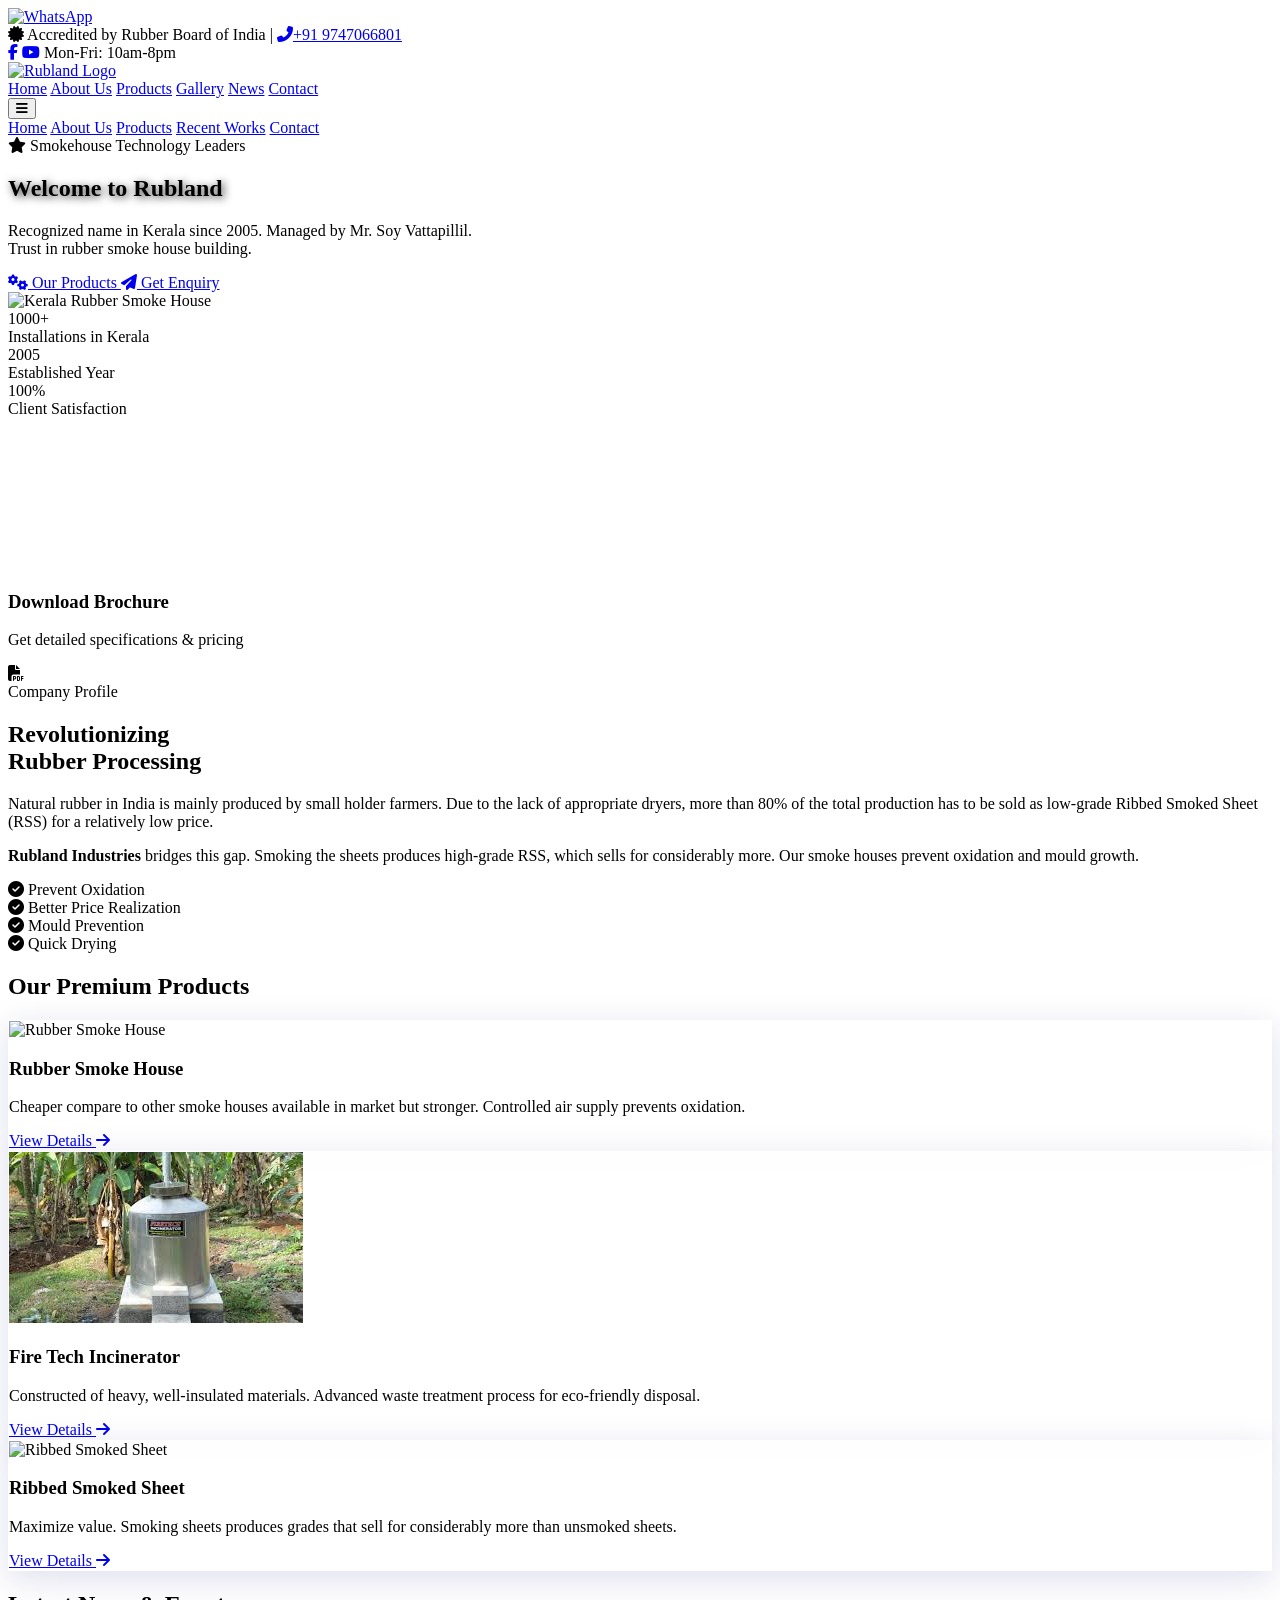
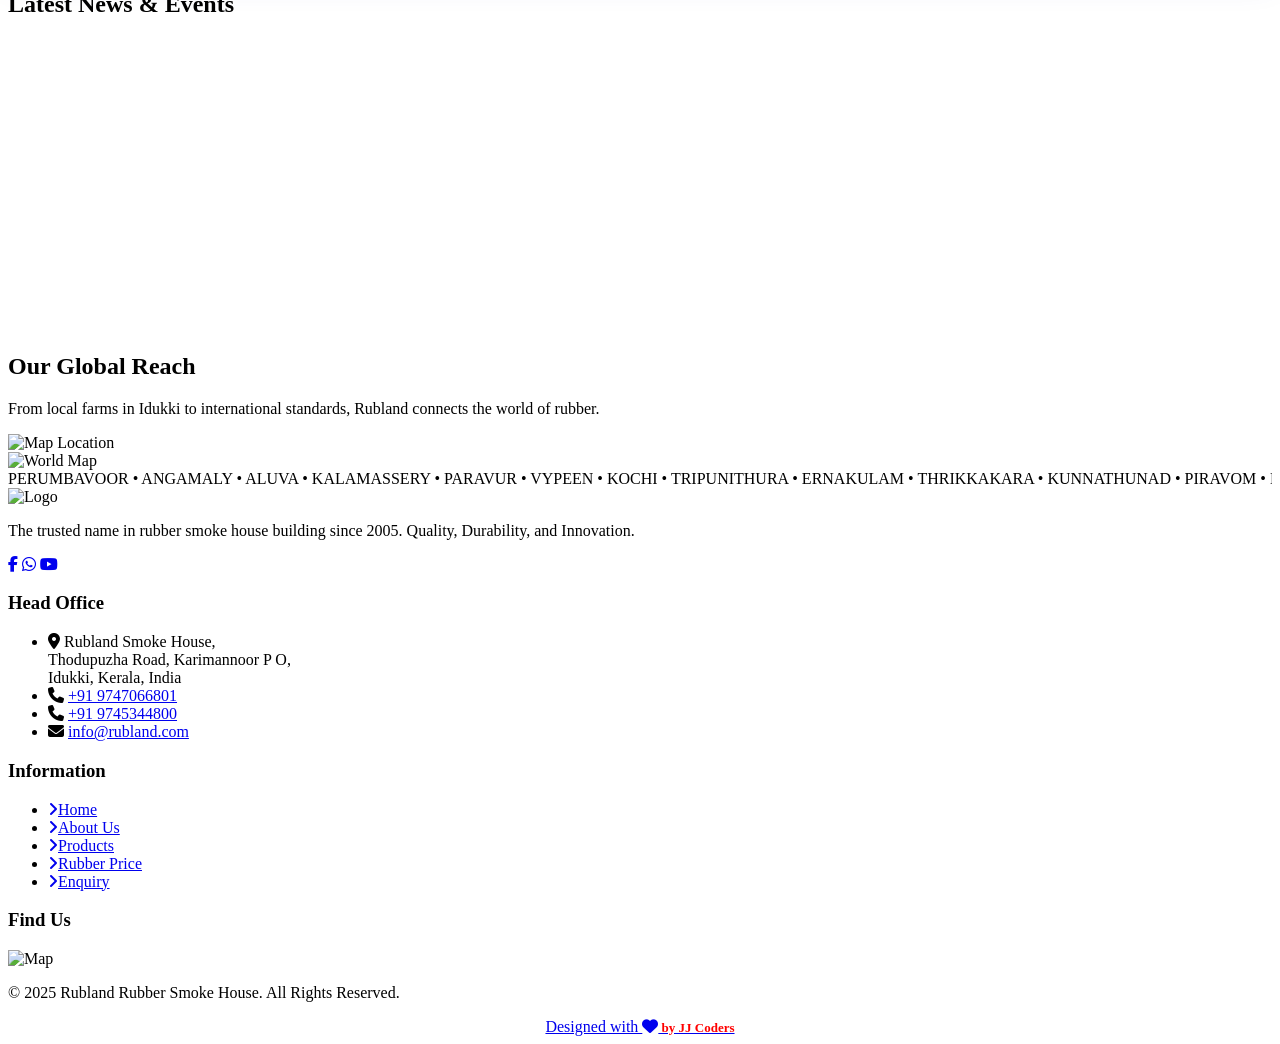
==== commit adade782: "Add files via upload" ====
--- a/index.html
+++ b/index.html
@@ -4,8 +4,111 @@
 <head>
     <meta charset="UTF-8">
     <meta name="viewport" content="width=device-width, initial-scale=1.0">
-    <title>Rubland | Premium Rubber Smoke House Technology</title>
-    <meta name="description" content="Accredited by Rubber Board of India. Over 1000 Rubber Smoke Houses installed in Kerala.">
+
+
+
+    <link rel="icon" type="images" href="https://rubland.com/templates/industrix/favicon.ico">
+
+
+
+    <meta name="google-site-verification" content="pscapgoebuzldLe7DZMstKcbQ1VfC4a6cZyWF5WgCSo" />
+
+
+
+
+    <!-- PRIMARY META -->
+<title>Rubland | Rubber Smoke House Builders & Rubber Drying Solutions in Kerala</title>
+
+<meta name="description" content="Rubland is a trusted builder of rubber smoke houses and industrial smoking solutions for rubber planters in Kerala. We provide high-quality smoke house construction, incinerators, and ribbed smoked sheet solutions.">
+
+<meta name="keywords" content="
+Rubland,
+rubland smoke house,
+rubber smoke house,
+rubber smokehouse builders,
+rubland Kerala,
+rubber plantation equipment,
+smoke house construction Kerala,
+rubber drying house,
+rubber sheet smoking,
+natural rubber processing,
+ribbed smoked sheet solutions,
+rubland incinerator,
+rubland fire tech incinerator,
+rubland products,
+rubber smoke house price,
+rubland smoke house installer,
+rubland rubber planter services,
+rubland industrial solutions,
+smoke house furnace,
+best smoke house Kerala,
+rubber planter tools,
+rubland contact Kerala,
+rubland Thodupuzha,
+rubland Karimannoor,
+rubland industry,
+rubber dryer solutions,
+rubber sheet grade improvement,
+smoke house design,
+rubland trusted builders,
+Rubland,
+Rubber Smoke House,
+Rubber Smoke House Kerala,
+Rubber Smoke House Ernakulam,
+Rubber Smoke House Idukki,
+Rubber Smoke House Kottayam,
+Rubber Smoke House Thrissur,
+Rubber Smoke House Palakkad,
+Rubber Smoke House Malappuram,
+Rubber Smoke House Kozhikode,
+Rubber Smoke House Kannur,
+Rubber Smoke House Kasaragod,
+Rubber Smoke House Wayanad,
+Rubber Smoke House Alappuzha,
+Rubber Smoke House Pathanamthitta,
+Rubber Smoke House Kollam,
+Rubber Smoke House Thiruvananthapuram,
+
+Rubber Smoke House Perumbavoor,
+Rubber Smoke House Angamaly,
+Rubber Smoke House Aluva,
+Rubber Smoke House Kalamassery,
+Rubber Smoke House Kochi,
+Rubber Smoke House Muvattupuzha,
+Rubber Smoke House Kothamangalam,
+Rubber Smoke House Thodupuzha,
+Rubber Smoke House Peerumade,
+Rubber Smoke House Kanjirappally,
+Rubber Smoke House Manjeri,
+Rubber Smoke House Tirur,
+Rubber Smoke House Ottappalam,
+Rubber Smoke House Chalakkudy,
+Rubber Smoke House Irinjalakuda,
+Rubber Smoke House Guruvayoor,
+Rubber Smoke House Thrissur Town
+">
+
+<meta name="author" content="Rubland">
+<meta name="robots" content="index, follow">
+<meta name="language" content="English">
+<meta name="revisit-after" content="1 days">
+
+<!-- OPEN GRAPH FOR SOCIAL -->
+<meta property="og:title" content="Rubland | Rubber Smoke House Builders & Solutions in Kerala">
+<meta property="og:description" content="Get high-quality rubber smoke house construction and rubber processing solutions from Rubland — trusted by rubber planters across Kerala.">
+<meta property="og:type" content="website">
+<meta property="og:url" content="https://jjcoders00.github.io/rubland">
+<meta property="og:image" content="https://rubland.com/images/rubland-logo.png">
+
+<!-- TWITTER META -->
+<meta name="twitter:card" content="summary_large_image">
+<meta name="twitter:title" content="Rubland | Rubber Smoke House Builders in Kerala">
+<meta name="twitter:description" content="Rubland offers premium rubber smoke house construction and incinerator products for natural rubber processors in Kerala.">
+<meta name="twitter:image" content="https://rubland.com/images/rubland-logo.png">
+
+<meta name="viewport" content="width=device-width, initial-scale=1.0">
+<link rel="canonical" href="https://jjcoders00.github.io/rubland">
+
     
     <!-- Fonts -->
     <link rel="preconnect" href="https://fonts.googleapis.com">
@@ -107,9 +210,27 @@
         .tilt-card {
             transition: transform 0.1s ease;
         }
+
+        .seo-locations {
+            display: none;
+        }
     </style>
 </head>
 <body class="font-sans text-gray-800 bg-gray-50 overflow-x-hidden">
+
+
+
+
+    <section class="seo-locations">
+  <h2>Rubber Smoke House Services Across Kerala</h2>
+  <p>
+    Rubland provides rubber smoke house construction services across
+    Ernakulam, Idukki, Kottayam, Thrissur, Palakkad, Malappuram,
+    Kozhikode, Kannur, Kasaragod, Wayanad, Alappuzha,
+    Pathanamthitta, Kollam, and Thiruvananthapuram.
+  </p>
+</section>
+
 
     <!-- Floating WhatsApp -->
     <a href="https://wa.me/919745344800" class="fixed bottom-6 right-6 z-50 hover:scale-110 transition duration-300 animate-bounce">
@@ -331,7 +452,7 @@
                 <div class="glass-panel rounded-2xl overflow-hidden hover:transform hover:-translate-y-2 transition duration-500 group p-2" data-aos="fade-up" data-aos-delay="150">
                     <div class="relative overflow-hidden rounded-xl h-64">
                          <!-- Fallback generic image or specific if available, using the incinerator concept -->
-                        <img src="https://images.unsplash.com/photo-1599981882662-7935f1345228?q=80&w=800&auto=format&fit=crop" alt="Incinerator" class="w-full h-full object-cover transform group-hover:scale-110 transition duration-700 filter sepia-[.20]">
+                        <img src="[data-uri]" alt="Incinerator" class="w-full h-full object-cover transform group-hover:scale-110 transition duration-700 filter sepia-[.20]">
                         <div class="absolute inset-0 bg-gradient-to-t from-black/80 to-transparent flex items-end p-6">
                             <h3 class="text-2xl font-bold text-white">Fire Tech Incinerator</h3>
                         </div>
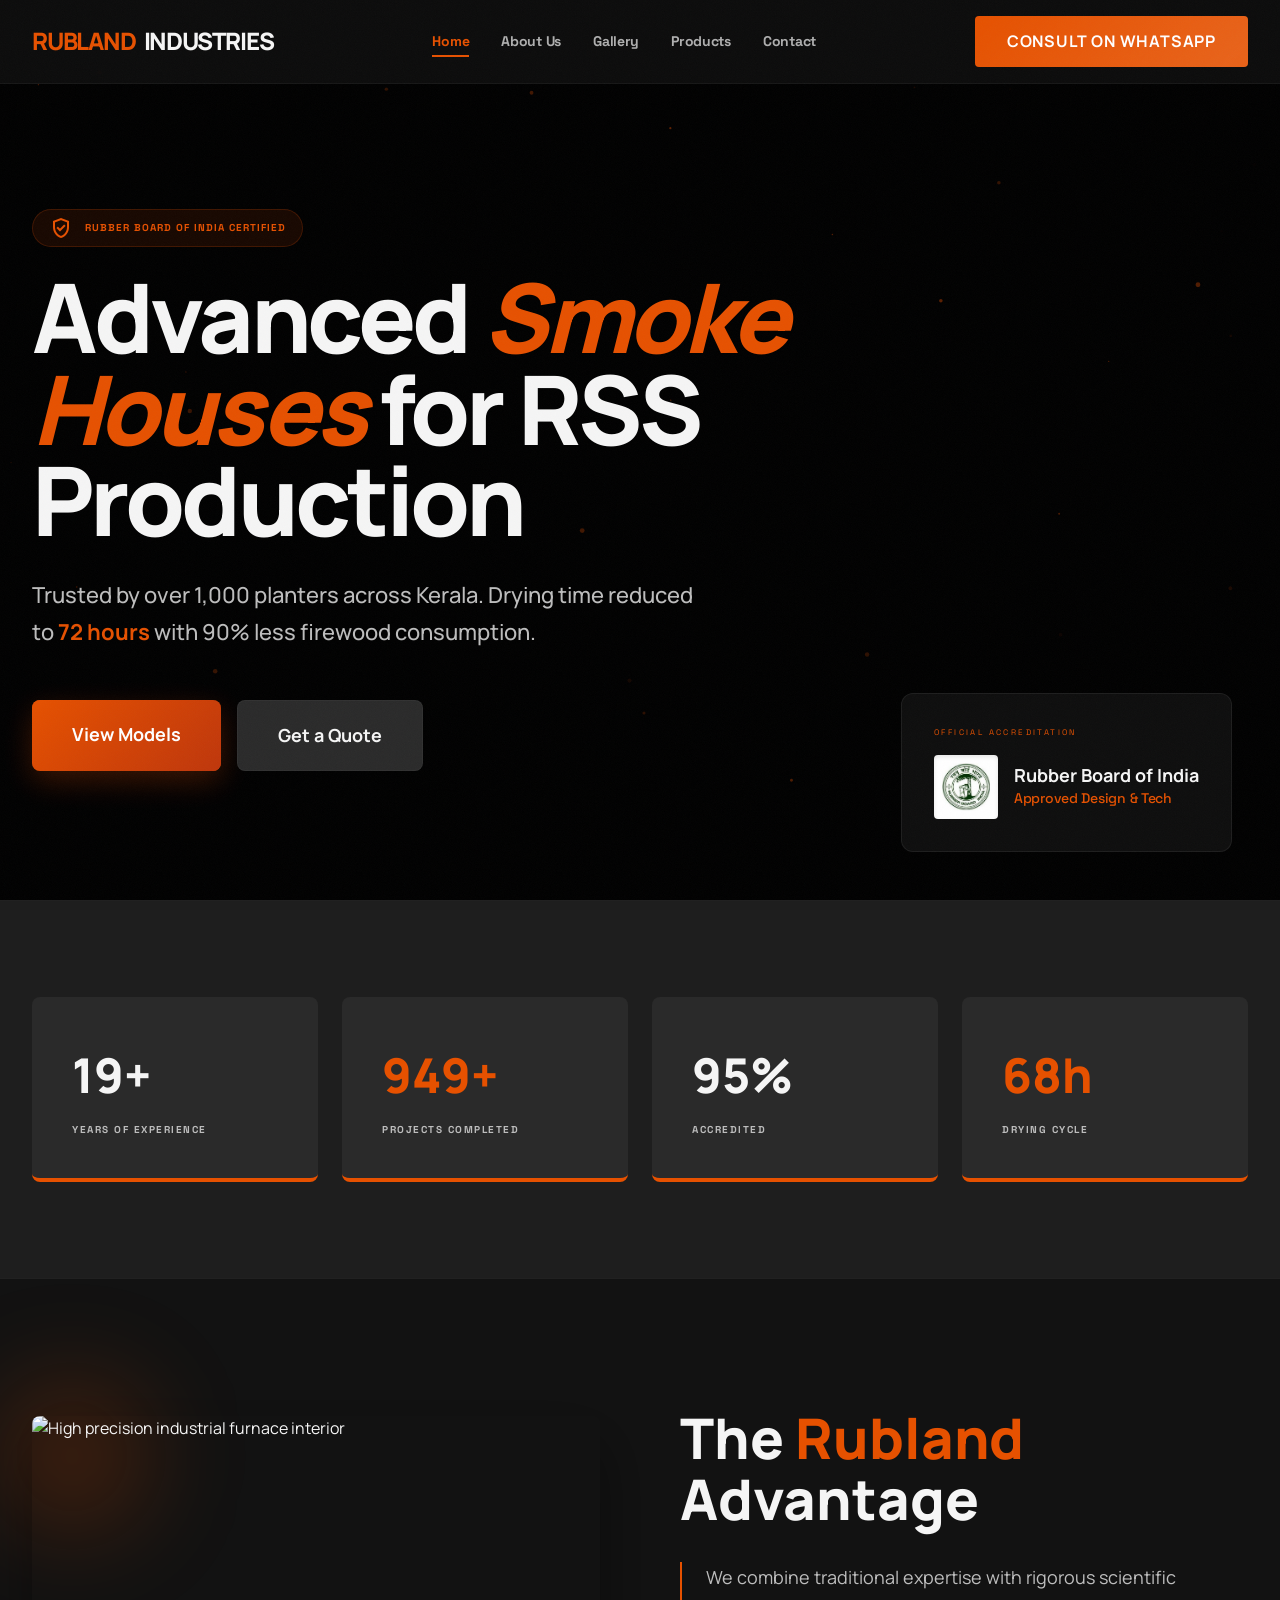
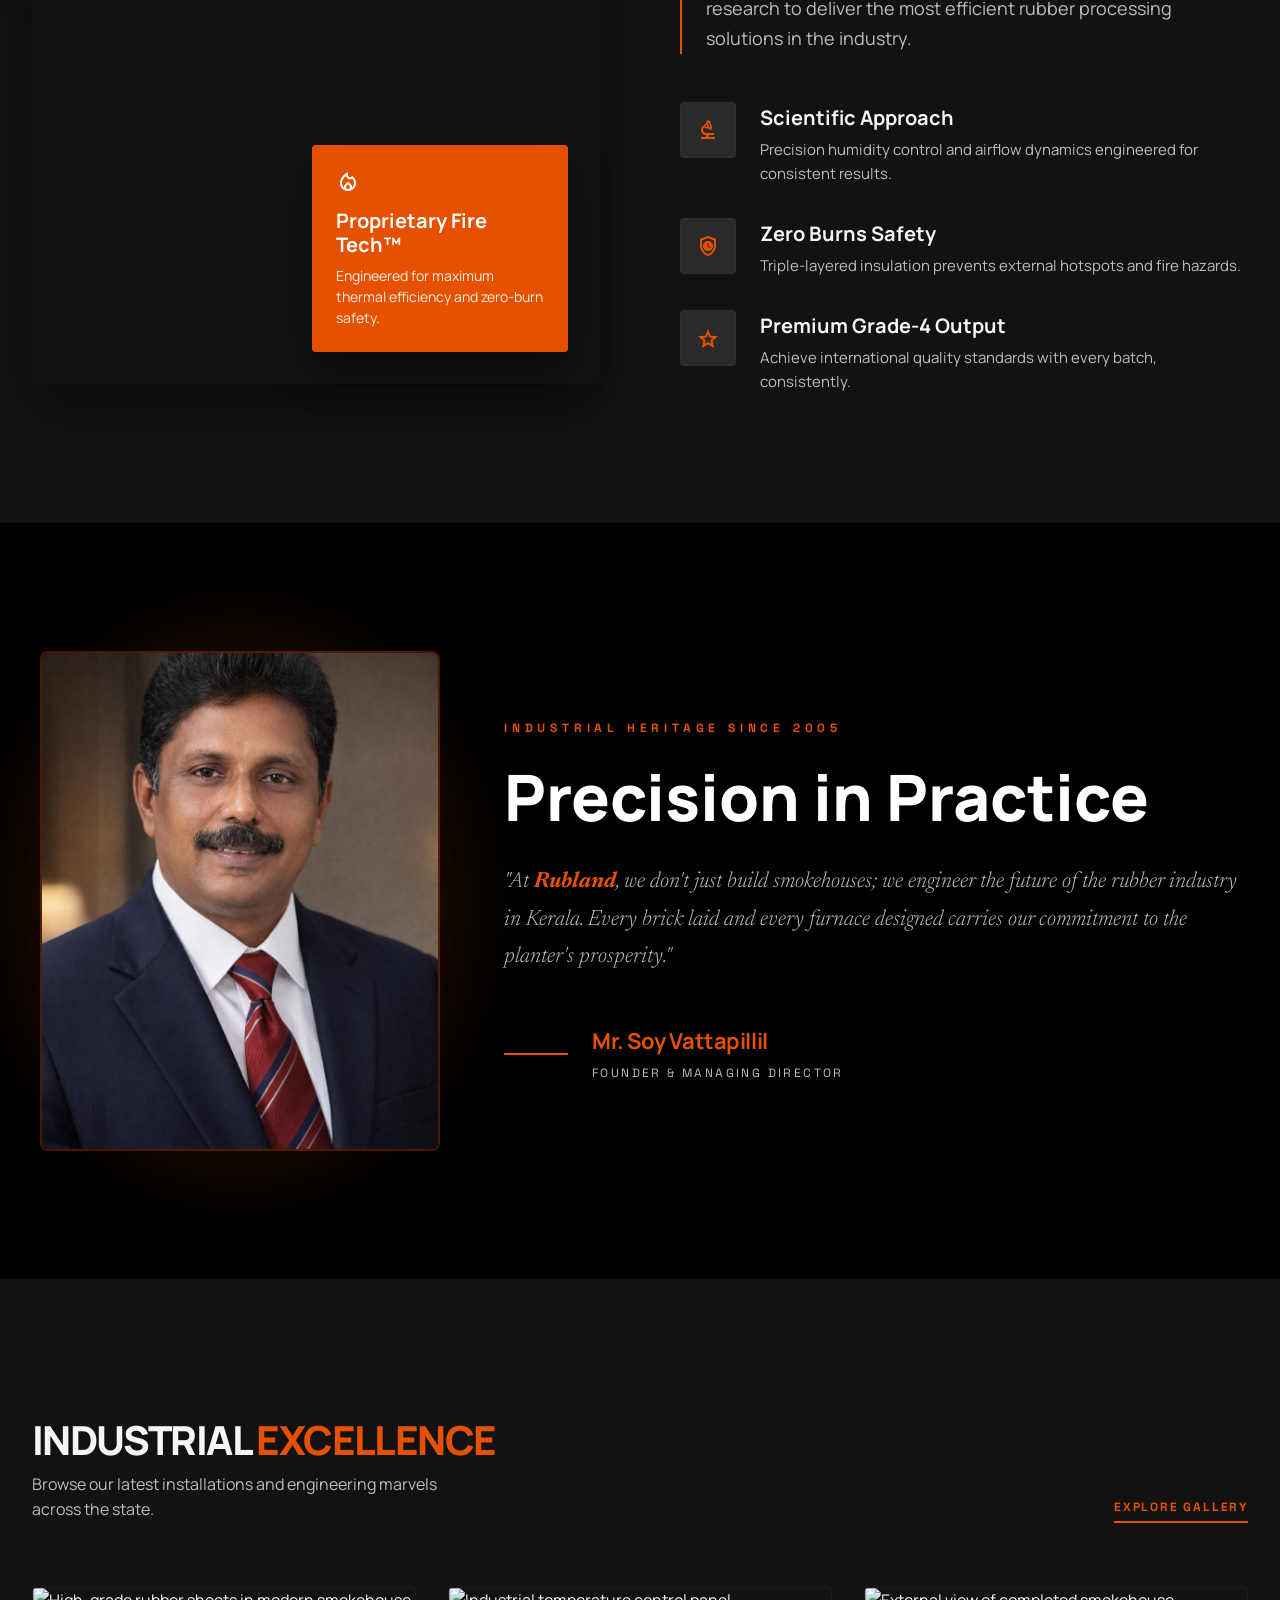
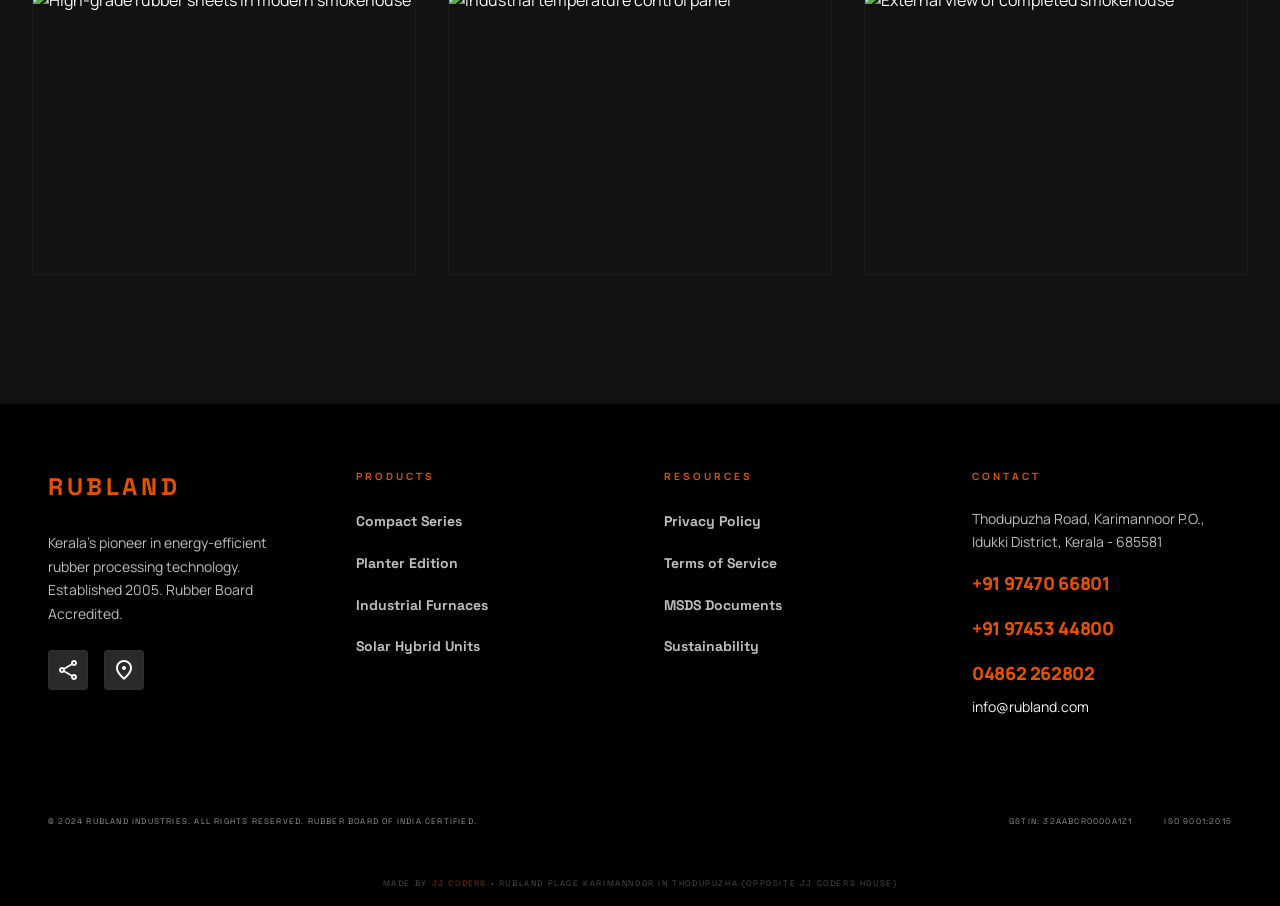
==== commit 771cb01f: "Add files via upload" ====
--- a/index.html
+++ b/index.html
@@ -1,684 +1,283 @@
-
-<!DOCTYPE html>
-<html lang="en" class="scroll-smooth">
-<head>
-    <meta charset="UTF-8">
-    <meta name="viewport" content="width=device-width, initial-scale=1.0">
-
-
-
-    <link rel="icon" type="images" href="https://rubland.com/templates/industrix/favicon.ico">
-
-
-
-    <meta name="google-site-verification" content="pscapgoebuzldLe7DZMstKcbQ1VfC4a6cZyWF5WgCSo" />
-
-
-
-
-    <!-- PRIMARY META -->
-<title>Rubland | Rubber Smoke House Builders & Rubber Drying Solutions in Kerala</title>
-
-<meta name="description" content="Rubland is a trusted builder of rubber smoke houses and industrial smoking solutions for rubber planters in Kerala. We provide high-quality smoke house construction, incinerators, and ribbed smoked sheet solutions.">
-
-<meta name="keywords" content="
-Rubland,
-rubland smoke house,
-rubber smoke house,
-rubber smokehouse builders,
-rubland Kerala,
-rubber plantation equipment,
-smoke house construction Kerala,
-rubber drying house,
-rubber sheet smoking,
-natural rubber processing,
-ribbed smoked sheet solutions,
-rubland incinerator,
-rubland fire tech incinerator,
-rubland products,
-rubber smoke house price,
-rubland smoke house installer,
-rubland rubber planter services,
-rubland industrial solutions,
-smoke house furnace,
-best smoke house Kerala,
-rubber planter tools,
-rubland contact Kerala,
-rubland Thodupuzha,
-rubland Karimannoor,
-rubland industry,
-rubber dryer solutions,
-rubber sheet grade improvement,
-smoke house design,
-rubland trusted builders,
-Rubland,
-Rubber Smoke House,
-Rubber Smoke House Kerala,
-Rubber Smoke House Ernakulam,
-Rubber Smoke House Idukki,
-Rubber Smoke House Kottayam,
-Rubber Smoke House Thrissur,
-Rubber Smoke House Palakkad,
-Rubber Smoke House Malappuram,
-Rubber Smoke House Kozhikode,
-Rubber Smoke House Kannur,
-Rubber Smoke House Kasaragod,
-Rubber Smoke House Wayanad,
-Rubber Smoke House Alappuzha,
-Rubber Smoke House Pathanamthitta,
-Rubber Smoke House Kollam,
-Rubber Smoke House Thiruvananthapuram,
-
-Rubber Smoke House Perumbavoor,
-Rubber Smoke House Angamaly,
-Rubber Smoke House Aluva,
-Rubber Smoke House Kalamassery,
-Rubber Smoke House Kochi,
-Rubber Smoke House Muvattupuzha,
-Rubber Smoke House Kothamangalam,
-Rubber Smoke House Thodupuzha,
-Rubber Smoke House Peerumade,
-Rubber Smoke House Kanjirappally,
-Rubber Smoke House Manjeri,
-Rubber Smoke House Tirur,
-Rubber Smoke House Ottappalam,
-Rubber Smoke House Chalakkudy,
-Rubber Smoke House Irinjalakuda,
-Rubber Smoke House Guruvayoor,
-Rubber Smoke House Thrissur Town
-">
-
-<meta name="author" content="Rubland">
-<meta name="robots" content="index, follow">
-<meta name="language" content="English">
-<meta name="revisit-after" content="1 days">
-
-<!-- OPEN GRAPH FOR SOCIAL -->
-<meta property="og:title" content="Rubland | Rubber Smoke House Builders & Solutions in Kerala">
-<meta property="og:description" content="Get high-quality rubber smoke house construction and rubber processing solutions from Rubland — trusted by rubber planters across Kerala.">
-<meta property="og:type" content="website">
-<meta property="og:url" content="https://jjcoders00.github.io/rubland">
-<meta property="og:image" content="https://rubland.com/images/rubland-logo.png">
-
-<!-- TWITTER META -->
-<meta name="twitter:card" content="summary_large_image">
-<meta name="twitter:title" content="Rubland | Rubber Smoke House Builders in Kerala">
-<meta name="twitter:description" content="Rubland offers premium rubber smoke house construction and incinerator products for natural rubber processors in Kerala.">
-<meta name="twitter:image" content="https://rubland.com/images/rubland-logo.png">
-
-<meta name="viewport" content="width=device-width, initial-scale=1.0">
-<link rel="canonical" href="https://jjcoders00.github.io/rubland">
-
-    
-    <!-- Fonts -->
-    <link rel="preconnect" href="https://fonts.googleapis.com">
-    <link rel="preconnect" href="https://fonts.gstatic.com" crossorigin>
-    <link href="https://fonts.googleapis.com/css2?family=Montserrat:wght@300;400;500;600;700;800&family=Roboto:wght@300;400;500;700&display=swap" rel="stylesheet">
-    
-    <!-- Tailwind CSS -->
-    <script src="https://cdn.tailwindcss.com"></script>
-    
-    <!-- FontAwesome -->
-    <link rel="stylesheet" href="https://cdnjs.cloudflare.com/ajax/libs/font-awesome/6.4.0/css/all.min.css">
-
-    <!-- AOS Animation CSS -->
-    <link href="https://unpkg.com/aos@2.3.1/dist/aos.css" rel="stylesheet">
-
-    <script>
-        tailwind.config = {
-            theme: {
-                extend: {
-                    colors: {
-                        rubland: {
-                            primary: '#006400', // Darker Green matching logo
-                            lightGreen: '#4CAF50',
-                            accent: '#FFD700', // Gold/Yellow
-                            dark: '#1a1a1a',
-                            light: '#f4f4f4'
-                        }
-                    },
-                    fontFamily: {
-                        sans: ['Roboto', 'sans-serif'],
-                        heading: ['Montserrat', 'sans-serif'],
-                    },
-                    animation: {
-                        'float': 'float 6s ease-in-out infinite',
-                        'pulse-slow': 'pulse 4s cubic-bezier(0.4, 0, 0.6, 1) infinite',
-                        'spin-slow': 'spin 12s linear infinite',
-                    },
-                    keyframes: {
-                        float: {
-                            '0%, 100%': { transform: 'translateY(0)' },
-                            '50%': { transform: 'translateY(-20px)' },
-                        }
-                    }
-                }
-            }
-        }
-    </script>
-
-    <style>
-        /* Custom Styles */
-        .glass-panel {
-            background: rgba(255, 255, 255, 0.9);
-            backdrop-filter: blur(12px);
-            border: 1px solid rgba(255, 255, 255, 0.5);
-            box-shadow: 0 8px 32px 0 rgba(31, 38, 135, 0.15);
-        }
-        
-        .hero-gradient {
-            background: linear-gradient(135deg, rgba(0,100,0,0.9) 0%, rgba(0,0,0,0.8) 100%);
-        }
-
-        .text-shadow-lg {
-            text-shadow: 2px 2px 8px rgba(0,0,0,0.8);
-        }
-
-        .marquee-container {
-            overflow: hidden;
-            white-space: nowrap;
-        }
-
-        .marquee-content {
-            display: inline-block;
-            animation: marquee 80s linear infinite;
-        }
-
-        @keyframes marquee {
-            0% { transform: translateX(0); }
-            100% { transform: translateX(-50%); }
-        }
-
-        /* Hero Slider Fade */
-        .hero-slide {
-            position: absolute;
-            top: 0;
-            left: 0;
-            width: 100%;
-            height: 100%;
-            background-size: cover;
-            background-position: center;
-            opacity: 0;
-            transition: opacity 1.5s ease-in-out;
-            z-index: -1;
-        }
-        .hero-slide.active {
-            opacity: 1;
-        }
-
-        /* Tilt Effect base */
-        .tilt-card {
-            transition: transform 0.1s ease;
-        }
-
-        .seo-locations {
-            display: none;
-        }
-    </style>
-</head>
-<body class="font-sans text-gray-800 bg-gray-50 overflow-x-hidden">
-
-
-
-
-    <section class="seo-locations">
-  <h2>Rubber Smoke House Services Across Kerala</h2>
-  <p>
-    Rubland provides rubber smoke house construction services across
-    Ernakulam, Idukki, Kottayam, Thrissur, Palakkad, Malappuram,
-    Kozhikode, Kannur, Kasaragod, Wayanad, Alappuzha,
-    Pathanamthitta, Kollam, and Thiruvananthapuram.
-  </p>
-</section>
-
-
-    <!-- Floating WhatsApp -->
-    <a href="https://wa.me/919745344800" class="fixed bottom-6 right-6 z-50 hover:scale-110 transition duration-300 animate-bounce">
-        <img src="https://rubland.com/images/whatsapp-icon.png" alt="WhatsApp" class="w-14 h-14 drop-shadow-lg">
-    </a>
-
-    <!-- Top Bar -->
-    <div class="bg-rubland-dark text-white py-2 text-xs border-b border-gray-700">
-        <div class="container mx-auto px-4 flex flex-col md:flex-row justify-between items-center">
-            <div class="flex items-center space-x-6 mb-2 md:mb-0">
-                <span class="text-rubland-accent font-bold tracking-wider animate-pulse"><i class="fas fa-certificate mr-1"></i> Accredited by Rubber Board of India</span>
-                <span class="hidden md:inline text-gray-400">|</span>
-                <a href="tel:+919747066801" class="hover:text-rubland-accent transition flex items-center"><i class="fas fa-phone-alt mr-2 text-rubland-lightGreen"></i>+91 9747066801</a>
-            </div>
-            <div class="flex space-x-4">
-                <a href="https://www.facebook.com/Rubland-591031470986050/" target="_blank" class="hover:text-blue-500 transition transform hover:-translate-y-1"><i class="fab fa-facebook-f"></i></a>
-                <a href="#" class="hover:text-red-500 transition transform hover:-translate-y-1"><i class="fab fa-youtube"></i></a>
-                <span class="text-gray-400">Mon-Fri: 10am-8pm</span>
-            </div>
-        </div>
-    </div>
-
-    <!-- Navigation -->
-    <nav class="sticky top-0 z-40 bg-white/95 backdrop-blur-md shadow-lg transition-all duration-300" id="navbar">
-        <div class="container mx-auto px-4 py-2 flex justify-between items-center">
-            <!-- Logo -->
-            <a href="#" class="flex items-center group">
-                <img src="https://rubland.com/images/rubland-logo.png" alt="Rubland Logo" class="h-16 md:h-20 object-contain transition transform group-hover:scale-105">
-            </a>
-
-            <!-- Desktop Menu -->
-            <div class="hidden lg:flex space-x-8 font-bold text-gray-700 text-sm uppercase tracking-wide">
-                <a href="#home" class="hover:text-rubland-primary transition border-b-2 border-transparent hover:border-rubland-primary py-1">Home</a>
-                <a href="#about" class="hover:text-rubland-primary transition border-b-2 border-transparent hover:border-rubland-primary py-1">About Us</a>
-                <a href="#products" class="hover:text-rubland-primary transition border-b-2 border-transparent hover:border-rubland-primary py-1">Products</a>
-                <a href="#gallery" class="hover:text-rubland-primary transition border-b-2 border-transparent hover:border-rubland-primary py-1">Gallery</a>
-                <a href="#news" class="hover:text-rubland-primary transition border-b-2 border-transparent hover:border-rubland-primary py-1">News</a>
-                <a href="#contact" class="bg-rubland-primary text-white px-6 py-2 rounded-full hover:bg-rubland-dark transition shadow-lg transform hover:-translate-y-0.5">Contact</a>
-            </div>
-
-            <!-- Mobile Menu Button -->
-            <button id="menu-btn" class="lg:hidden text-rubland-primary text-3xl focus:outline-none">
-                <i class="fas fa-bars"></i>
-            </button>
-        </div>
-
-        <!-- Mobile Menu -->
-        <div id="mobile-menu" class="bg-white border-t lg:hidden hidden shadow-inner">
-            <div class="flex flex-col p-6 space-y-4 font-bold text-gray-700 uppercase">
-                <a href="#home" class="hover:text-rubland-primary">Home</a>
-                <a href="#about" class="hover:text-rubland-primary">About Us</a>
-                <a href="#products" class="hover:text-rubland-primary">Products</a>
-                <a href="#gallery" class="hover:text-rubland-primary">Recent Works</a>
-                <a href="#contact" class="text-rubland-primary">Contact</a>
-            </div>
-        </div>
-    </nav>
-
-    <!-- Hero Section with Slideshow -->
-    <section id="home" class="relative h-[85vh] min-h-[600px] flex items-center justify-center overflow-hidden">
-        <!-- Slideshow Backgrounds -->
-        <div class="absolute inset-0 z-0">
-            <div class="hero-slide active" style="background-image: url('http://www.rubland.com/images/slide1.jpg');"></div>
-            <div class="hero-slide" style="background-image: url('https://designs.excelsisdeo.com/rubland/images/slide2.jpg');"></div>
-            <!-- Fallback/Overlay -->
-            <div class="absolute inset-0 bg-black/50 z-10"></div>
-            <div class="absolute inset-0 bg-gradient-to-t from-black/80 via-transparent to-black/40 z-10"></div>
-        </div>
-
-        <!-- Content -->
-        <div class="container mx-auto px-4 text-center z-20 relative">
-            <div class="inline-block border-2 border-rubland-accent bg-black/30 backdrop-blur-sm px-6 py-2 rounded-full mb-8 transform hover:scale-105 transition duration-300" data-aos="zoom-in">
-                <span class="uppercase tracking-widest text-sm font-bold text-rubland-accent shadow-black drop-shadow-md">
-                    <i class="fas fa-star mr-2"></i> Smokehouse Technology Leaders
-                </span>
-            </div>
-            
-            <h1 class="font-heading font-extrabold text-4xl md:text-6xl lg:text-7xl mb-6 leading-tight text-white text-shadow-lg" data-aos="fade-up" data-aos-duration="1200">
-                Welcome to <span class="text-transparent bg-clip-text bg-gradient-to-r from-green-400 to-rubland-accent">Rubland</span>
-            </h1>
-            
-            <p class="text-xl md:text-2xl mb-10 max-w-3xl mx-auto text-gray-200 font-light" data-aos="fade-up" data-aos-delay="200">
-                Recognized name in Kerala since 2005. Managed by <span class="font-semibold text-white">Mr. Soy Vattapillil</span>.
-                <br>Trust in rubber smoke house building.
-            </p>
-            
-            <div class="flex flex-col sm:flex-row justify-center gap-6" data-aos="fade-up" data-aos-delay="400">
-                <a href="#products" class="px-10 py-4 bg-rubland-primary text-white rounded-lg font-bold text-lg hover:bg-rubland-lightGreen transition shadow-2xl transform hover:-translate-y-1 hover:shadow-green-500/50 flex items-center justify-center">
-                    <i class="fas fa-cogs mr-2"></i> Our Products
-                </a>
-                <a href="#contact" class="px-10 py-4 bg-white/10 border-2 border-white text-white rounded-lg font-bold text-lg hover:bg-white hover:text-rubland-primary transition transform hover:-translate-y-1 backdrop-blur-sm flex items-center justify-center">
-                    <i class="fas fa-paper-plane mr-2"></i> Get Enquiry
-                </a>
-            </div>
-        </div>
-
-        <!-- Regional Banner (Floating) -->
-        <div class="absolute bottom-10 right-4 md:right-10 z-20 w-64 md:w-80 animate-float hidden md:block" data-aos="fade-left" data-aos-delay="800">
-            <img src="https://rubland.com/images/malayalambanner/Kerala-rubbersmokehouse.png" alt="Kerala Rubber Smoke House" class="w-full drop-shadow-2xl">
-        </div>
-    </section>
-
-    <!-- Stats Bar -->
-    <div class="bg-rubland-primary relative z-30 shadow-2xl">
-        <div class="container mx-auto px-4 py-8">
-            <div class="grid grid-cols-1 md:grid-cols-3 gap-8 divide-y md:divide-y-0 md:divide-x divide-green-700 text-white text-center">
-                <div class="p-4" data-aos="fade-up" data-aos-delay="0">
-                    <div class="text-5xl font-heading font-bold mb-2">1000+</div>
-                    <div class="text-green-200 uppercase tracking-wider text-sm">Installations in Kerala</div>
-                </div>
-                <div class="p-4" data-aos="fade-up" data-aos-delay="100">
-                    <div class="text-5xl font-heading font-bold mb-2">2005</div>
-                    <div class="text-green-200 uppercase tracking-wider text-sm">Established Year</div>
-                </div>
-                <div class="p-4" data-aos="fade-up" data-aos-delay="200">
-                    <div class="text-5xl font-heading font-bold mb-2">100%</div>
-                    <div class="text-green-200 uppercase tracking-wider text-sm">Client Satisfaction</div>
-                </div>
-            </div>
-        </div>
-    </div>
-
-    <!-- About & Profile Section -->
-    <section id="about" class="py-20 bg-gray-100 relative overflow-hidden">
-        <div class="absolute top-0 left-0 w-64 h-64 bg-green-200 rounded-full mix-blend-multiply filter blur-3xl opacity-30 animate-blob"></div>
-        <div class="absolute top-0 right-0 w-64 h-64 bg-yellow-200 rounded-full mix-blend-multiply filter blur-3xl opacity-30 animate-blob animation-delay-2000"></div>
-
-        <div class="container mx-auto px-4 relative z-10">
-            <div class="flex flex-col lg:flex-row gap-12 items-start">
-                
-                <!-- Video/Media Column -->
-                <div class="lg:w-1/2 w-full" data-aos="fade-right">
-                    <div class="bg-white p-2 rounded-xl shadow-2xl transform rotate-1 hover:rotate-0 transition duration-500">
-                        <!-- Using YouTube iframe from old code -->
-                        <div class="aspect-w-16 aspect-h-9 w-full rounded-lg overflow-hidden relative group">
-                            <iframe src="https://www.youtube.com/embed/FNsp-aJ1Jws?rel=0" title="Rubland Video" class="w-full h-[350px] object-cover" frameborder="0" allowfullscreen></iframe>
-                        </div>
-                    </div>
-                    
-                    <!-- Brochure Download -->
-                    <div class="mt-8 bg-gradient-to-r from-rubland-dark to-gray-800 rounded-xl p-6 text-white shadow-xl flex items-center justify-between transform hover:scale-105 transition cursor-pointer group" onclick="window.open('https://rubland.com/images/brochure-rubland-karimannor-rubber-smoke-house-kerala.pdf')">
-                        <div>
-                            <h3 class="font-bold text-xl text-rubland-accent group-hover:text-white transition">Download Brochure</h3>
-                            <p class="text-sm text-gray-400">Get detailed specifications & pricing</p>
-                        </div>
-                        <i class="fas fa-file-pdf text-4xl text-rubland-accent group-hover:text-white transition group-hover:animate-bounce"></i>
-                    </div>
-                </div>
-
-                <!-- Text Content -->
-                <div class="lg:w-1/2 w-full" data-aos="fade-left">
-                    <div class="flex items-center mb-6">
-                        <div class="h-1 w-12 bg-rubland-primary mr-4"></div>
-                        <span class="text-rubland-primary font-bold tracking-widest uppercase">Company Profile</span>
-                    </div>
-                    <h2 class="text-4xl md:text-5xl font-heading font-extrabold text-gray-800 mb-6">
-                        Revolutionizing <br><span class="text-rubland-primary">Rubber Processing</span>
-                    </h2>
-                    <p class="text-gray-600 text-lg leading-relaxed mb-6">
-                        Natural rubber in India is mainly produced by small holder farmers. Due to the lack of appropriate dryers, more than 80% of the total production has to be sold as low-grade Ribbed Smoked Sheet (RSS) for a relatively low price.
-                    </p>
-                    <p class="text-gray-600 text-lg leading-relaxed mb-8 border-l-4 border-rubland-accent pl-4 bg-white py-2 shadow-sm rounded-r-lg">
-                        <strong>Rubland Industries</strong> bridges this gap. Smoking the sheets produces high-grade RSS, which sells for considerably more. Our smoke houses prevent oxidation and mould growth.
-                    </p>
-                    
-                    <div class="grid grid-cols-1 sm:grid-cols-2 gap-4">
-                        <div class="flex items-center p-4 bg-white rounded-lg shadow-md hover:shadow-lg transition">
-                            <i class="fas fa-check-circle text-green-500 text-xl mr-3"></i>
-                            <span class="font-semibold text-gray-700">Prevent Oxidation</span>
-                        </div>
-                        <div class="flex items-center p-4 bg-white rounded-lg shadow-md hover:shadow-lg transition">
-                            <i class="fas fa-check-circle text-green-500 text-xl mr-3"></i>
-                            <span class="font-semibold text-gray-700">Better Price Realization</span>
-                        </div>
-                        <div class="flex items-center p-4 bg-white rounded-lg shadow-md hover:shadow-lg transition">
-                            <i class="fas fa-check-circle text-green-500 text-xl mr-3"></i>
-                            <span class="font-semibold text-gray-700">Mould Prevention</span>
-                        </div>
-                        <div class="flex items-center p-4 bg-white rounded-lg shadow-md hover:shadow-lg transition">
-                            <i class="fas fa-check-circle text-green-500 text-xl mr-3"></i>
-                            <span class="font-semibold text-gray-700">Quick Drying</span>
-                        </div>
-                    </div>
-                </div>
-            </div>
-        </div>
-    </section>
-
-    <!-- Products Showcase (Glassmorphism) -->
-    <section id="products" class="py-20 bg-[url('https://images.unsplash.com/photo-1598335624129-98319323bb7e?q=80&w=1920&auto=format&fit=crop')] bg-cover bg-fixed relative">
-        <div class="absolute inset-0 bg-black/70 backdrop-blur-sm"></div>
-        <div class="container mx-auto px-4 relative z-10">
-            <div class="text-center mb-16" data-aos="fade-down">
-                <h2 class="text-4xl font-heading font-bold text-white mb-4">Our Premium Products</h2>
-                <div class="w-24 h-1 bg-rubland-accent mx-auto rounded-full"></div>
-            </div>
-
-            <div class="grid grid-cols-1 md:grid-cols-3 gap-8">
-                <!-- Product 1 -->
-                <div class="glass-panel rounded-2xl overflow-hidden hover:transform hover:-translate-y-2 transition duration-500 group p-2" data-aos="fade-up" data-aos-delay="0">
-                    <div class="relative overflow-hidden rounded-xl h-64">
-                        <!-- Using smokehouse image from code -->
-                        <img src="https://rubland.com/images/smokehouseimages/12.jpg" alt="Rubber Smoke House" class="w-full h-full object-cover transform group-hover:scale-110 transition duration-700">
-                        <div class="absolute inset-0 bg-gradient-to-t from-black/80 to-transparent flex items-end p-6">
-                            <h3 class="text-2xl font-bold text-white">Rubber Smoke House</h3>
-                        </div>
-                    </div>
-                    <div class="p-6">
-                        <p class="text-gray-600 mb-6">
-                            Cheaper compare to other smoke houses available in market but stronger. Controlled air supply prevents oxidation.
-                        </p>
-                        <a href="#contact" class="inline-flex items-center text-rubland-primary font-bold hover:text-rubland-accent transition">
-                            View Details <i class="fas fa-arrow-right ml-2"></i>
-                        </a>
-                    </div>
-                </div>
-
-                <!-- Product 2 -->
-                <div class="glass-panel rounded-2xl overflow-hidden hover:transform hover:-translate-y-2 transition duration-500 group p-2" data-aos="fade-up" data-aos-delay="150">
-                    <div class="relative overflow-hidden rounded-xl h-64">
-                         <!-- Fallback generic image or specific if available, using the incinerator concept -->
-                        <img src="[data-uri]" alt="Incinerator" class="w-full h-full object-cover transform group-hover:scale-110 transition duration-700 filter sepia-[.20]">
-                        <div class="absolute inset-0 bg-gradient-to-t from-black/80 to-transparent flex items-end p-6">
-                            <h3 class="text-2xl font-bold text-white">Fire Tech Incinerator</h3>
-                        </div>
-                    </div>
-                    <div class="p-6">
-                        <p class="text-gray-600 mb-6">
-                            Constructed of heavy, well-insulated materials. Advanced waste treatment process for eco-friendly disposal.
-                        </p>
-                        <a href="#contact" class="inline-flex items-center text-rubland-primary font-bold hover:text-rubland-accent transition">
-                            View Details <i class="fas fa-arrow-right ml-2"></i>
-                        </a>
-                    </div>
-                </div>
-
-                <!-- Product 3 -->
-                <div class="glass-panel rounded-2xl overflow-hidden hover:transform hover:-translate-y-2 transition duration-500 group p-2" data-aos="fade-up" data-aos-delay="300">
-                    <div class="relative overflow-hidden rounded-xl h-64">
-                        <img src="https://rubland.com/images/brochure-rubland-karimannor-rubber-smoke-house-kerala.jpg" alt="Ribbed Smoked Sheet" class="w-full h-full object-cover transform group-hover:scale-110 transition duration-700">
-                        <div class="absolute inset-0 bg-gradient-to-t from-black/80 to-transparent flex items-end p-6">
-                            <h3 class="text-2xl font-bold text-white">Ribbed Smoked Sheet</h3>
-                        </div>
-                    </div>
-                    <div class="p-6">
-                        <p class="text-gray-600 mb-6">
-                            Maximize value. Smoking sheets produces grades that sell for considerably more than unsmoked sheets.
-                        </p>
-                        <a href="#contact" class="inline-flex items-center text-rubland-primary font-bold hover:text-rubland-accent transition">
-                            View Details <i class="fas fa-arrow-right ml-2"></i>
-                        </a>
-                    </div>
-                </div>
-            </div>
-        </div>
-    </section>
-
-    <!-- News & Updates Section -->
-    <section id="news" class="py-20 bg-gray-50">
-        <div class="container mx-auto px-4">
-            <h2 class="text-3xl font-heading font-bold text-center text-gray-800 mb-12" data-aos="fade-up">Latest News & Events</h2>
-            
-            <div class="flex flex-col md:flex-row justify-center gap-8">
-                <!-- News Item 1 -->
-                <div class="bg-white rounded-lg shadow-lg overflow-hidden max-w-md w-full" data-aos="flip-left">
-                    <div class="h-48 overflow-hidden relative">
-                         <!-- News price image from code -->
-                        <img src="https://rubland.com/images/industrix/images/news-price.jpg" alt="Rubber Price" class="w-full h-full object-cover">
-                        <div class="absolute top-4 left-4 bg-rubland-accent text-black font-bold px-3 py-1 rounded text-sm">UPDATED</div>
-                    </div>
-                    <div class="p-6">
-                        <h3 class="text-xl font-bold text-gray-800 mb-2">Domestic Rubber Price</h3>
-                        <p class="text-gray-600 text-sm mb-4">Daily and weekly rubber price and Rubland's Latest Rubber Smoke House Price.</p>
-                        <a href="#" class="text-rubland-primary font-bold hover:underline">Read More</a>
-                    </div>
-                </div>
-
-                <!-- News Item 2 -->
-                <div class="bg-white rounded-lg shadow-lg overflow-hidden max-w-md w-full" data-aos="flip-left" data-aos-delay="150">
-                    <div class="h-48 overflow-hidden relative">
-                         <!-- 1000 installations concept -->
-                        <img src="https://rubland.com/images/smokehouseimages/12.jpg" alt="Installations" class="w-full h-full object-cover">
-                        <div class="absolute top-4 left-4 bg-rubland-primary text-white font-bold px-3 py-1 rounded text-sm">MILESTONE</div>
-                    </div>
-                    <div class="p-6">
-                        <h3 class="text-xl font-bold text-gray-800 mb-2">1000+ Installations</h3>
-                        <p class="text-gray-600 text-sm mb-4">We had successfully built more than 1000 rubber smoke houses inside Kerala from Thiruvananthapuram to Kasargod.</p>
-                        <a href="#" class="text-rubland-primary font-bold hover:underline">Read More</a>
-                    </div>
-                </div>
-            </div>
-        </div>
-    </section>
-
-    <!-- Map Section -->
-    <section class="py-12 bg-white">
-        <div class="container mx-auto px-4 flex flex-col md:flex-row items-center gap-8">
-            <div class="md:w-1/2 text-center md:text-left" data-aos="fade-right">
-                <h2 class="text-3xl font-heading font-bold text-rubland-dark mb-4">Our Global Reach</h2>
-                <p class="text-gray-600 mb-6">From local farms in Idukki to international standards, Rubland connects the world of rubber.</p>
-                 <!-- Map Location Image from code -->
-                <img src="https://rubland.com/images/map-location.jpg" alt="Map Location" class="rounded-xl shadow-lg border-4 border-gray-100">
-            </div>
-            <div class="md:w-1/2" data-aos="fade-left">
-                <!-- World Map from code -->
-                <img src="https://rubland.com/images/industrix/map/worldmap.png" alt="World Map" class="w-full opacity-80 hover:opacity-100 transition duration-500">
-            </div>
-        </div>
-    </section>
-
-    <!-- Locations Marquee -->
-    <div class="bg-rubland-dark py-4 border-y border-gray-700">
-        <div class="container mx-auto px-4">
-            <div class="marquee-container">
-                <div class="marquee-content text-sm text-gray-400 font-medium">
-                    PERUMBAVOOR • ANGAMALY • ALUVA • KALAMASSERY • PARAVUR • VYPEEN • KOCHI • TRIPUNITHURA • ERNAKULAM • THRIKKAKARA • KUNNATHUNAD • PIRAVOM • MUVATTUPUZHA • KOTHAMANGALAM • DEVIKULAM • IDUKKI • PEERUMADE • THODUPUZHA • UDUMBANCHOLA • CHANGANASSERY • ETTUMANOOR • KADUTHURUTHY • KANJIRAPPALLY • KOTTAYAM • PALAI • POONJAR • PUTHUPPALLY • VAIKOM • ALAPPUZHA • AMBALAPUZHA • AROOR • CHENGANNUR • CHERTHALA • HARIPAD • KAYAMKULAM • KUTTANAD • MAVELIKKARA • ADOOR • ARANMULA • KONNI • RANNI • THIRUVALLA • KOLLAM • THIRUVANANTHAPURAM • KASARAGOD • KANNUR • KOZHIKODE • MALAPPURAM • PALAKKAD • THRISSUR • WAYANAD • CHALAKKUDY • GURUVAYOOR • IRINJALAKUDA • KODUNGALLUR • KUNNAMKULAM • OLLUR • PUTHUKKAD • WADAKKANCHERY •
-                    &nbsp;&nbsp;|&nbsp;&nbsp;
-                    PERUMBAVOOR • ANGAMALY • ALUVA • KALAMASSERY • PARAVUR • VYPEEN • KOCHI • TRIPUNITHURA • ERNAKULAM • THRIKKAKARA • KUNNATHUNAD • PIRAVOM • MUVATTUPUZHA • KOTHAMANGALAM • DEVIKULAM • IDUKKI • PEERUMADE • THODUPUZHA • UDUMBANCHOLA • CHANGANASSERY • ETTUMANOOR • KADUTHURUTHY • KANJIRAPPALLY • KOTTAYAM • PALAI • POONJAR • PUTHUPPALLY • VAIKOM • ALAPPUZHA • AMBALAPUZHA • AROOR • CHENGANNUR • CHERTHALA • HARIPAD • KAYAMKULAM • KUTTANAD • MAVELIKKARA • ADOOR • ARANMULA • KONNI • RANNI • THIRUVALLA • KOLLAM • THIRUVANANTHAPURAM • KASARAGOD • KANNUR • KOZHIKODE • MALAPPURAM • PALAKKAD • THRISSUR • WAYANAD • CHALAKKUDY • GURUVAYOOR • IRINJALAKUDA • KODUNGALLUR • KUNNAMKULAM • OLLUR • PUTHUKKAD • WADAKKANCHERY •
-                </div>
-            </div>
-        </div>
-    </div>
-
-    <!-- Footer -->
-    <footer id="contact" class="bg-[#111] text-gray-400 pt-16 border-t border-green-900">
-        <div class="container mx-auto px-4">
-            <div class="grid grid-cols-1 md:grid-cols-2 lg:grid-cols-4 gap-12 mb-12">
-                <!-- Brand -->
-                <div data-aos="fade-up">
-                    <img src="https://rubland.com/images/rubland-logo.png" alt="Logo" class="h-12 mb-6 opacity-90">
-                    <p class="text-sm mb-6 leading-relaxed">
-                        The trusted name in rubber smoke house building since 2005. Quality, Durability, and Innovation.
-                    </p>
-                    <div class="flex space-x-4">
-                        <a href="#" class="w-10 h-10 rounded-full bg-gray-800 flex items-center justify-center hover:bg-rubland-primary text-white transition"><i class="fab fa-facebook-f"></i></a>
-                        <a href="https://wa.me/919745344800" class="w-10 h-10 rounded-full bg-gray-800 flex items-center justify-center hover:bg-green-500 text-white transition"><i class="fab fa-whatsapp"></i></a>
-                        <a href="#" class="w-10 h-10 rounded-full bg-gray-800 flex items-center justify-center hover:bg-red-600 text-white transition"><i class="fab fa-youtube"></i></a>
-                    </div>
-                </div>
-
-                <!-- Contact Info -->
-                <div data-aos="fade-up" data-aos-delay="100">
-                    <h3 class="text-white font-bold text-lg mb-6 border-l-4 border-rubland-primary pl-3">Head Office</h3>
-                    <ul class="space-y-4 text-sm">
-                        <li class="flex items-start">
-                            <i class="fas fa-map-marker-alt text-rubland-primary mt-1 mr-3"></i>
-                            <span>Rubland Smoke House,<br>Thodupuzha Road, Karimannoor P O,<br>Idukki, Kerala, India</span>
-                        </li>
-                        <li class="flex items-center">
-                            <i class="fas fa-phone text-rubland-primary mr-3"></i>
-                            <a href="tel:+919747066801" class="hover:text-white transition">+91 9747066801</a>
-                        </li>
-                        <li class="flex items-center">
-                            <i class="fas fa-phone text-rubland-primary mr-3"></i>
-                            <a href="tel:+919745344800" class="hover:text-white transition">+91 9745344800</a>
-                        </li>
-                        <li class="flex items-center">
-                            <i class="fas fa-envelope text-rubland-primary mr-3"></i>
-                            <a href="mailto:info@rubland.com" class="hover:text-white transition">info@rubland.com</a>
-                        </li>
-                    </ul>
-                </div>
-
-                <!-- Quick Links -->
-                <div data-aos="fade-up" data-aos-delay="200">
-                    <h3 class="text-white font-bold text-lg mb-6 border-l-4 border-rubland-primary pl-3">Information</h3>
-                    <ul class="space-y-2 text-sm">
-                        <li><a href="#home" class="hover:text-rubland-accent transition flex items-center"><i class="fas fa-angle-right mr-2 text-xs"></i>Home</a></li>
-                        <li><a href="#about" class="hover:text-rubland-accent transition flex items-center"><i class="fas fa-angle-right mr-2 text-xs"></i>About Us</a></li>
-                        <li><a href="#products" class="hover:text-rubland-accent transition flex items-center"><i class="fas fa-angle-right mr-2 text-xs"></i>Products</a></li>
-                        <li><a href="#news" class="hover:text-rubland-accent transition flex items-center"><i class="fas fa-angle-right mr-2 text-xs"></i>Rubber Price</a></li>
-                        <li><a href="#contact" class="hover:text-rubland-accent transition flex items-center"><i class="fas fa-angle-right mr-2 text-xs"></i>Enquiry</a></li>
-                    </ul>
-                </div>
-
-                <!-- Location Map -->
-                <div data-aos="fade-up" data-aos-delay="300">
-                    <h3 class="text-white font-bold text-lg mb-6 border-l-4 border-rubland-primary pl-3">Find Us</h3>
-                    <!-- Using map location image from code -->
-                    <img src="https://rubland.com/images/map-location.jpg" alt="Map" class="rounded opacity-70 hover:opacity-100 transition duration-300 w-full">
-                </div>
-            </div>
-
-            <!-- Copyright -->
-            <div class="border-t border-gray-800 py-6 flex flex-col md:flex-row justify-between items-center text-xs text-gray-500">
-                <p>&copy; 2025 Rubland Rubber Smoke House. All Rights Reserved.</p>
-                <div class="mt-4 md:mt-0 flex items-center" style="text-align: center;">
-                   <a href="https://jjcoders00.github.io/JJ-coders"> <span>Designed with <i class="fas fa-heart text-red-500 mx-1"></i><b style="font-size: 13px; color: red;"> by JJ Coders</b></span></a>
-                </div>
-            </div>
-        </div>
-    </footer>
-
-    <!-- Scripts -->
-    <!-- AOS Library -->
-    <script src="https://unpkg.com/aos@2.3.1/dist/aos.js"></script>
-    <script>
-        // Initialize AOS
-        AOS.init({
-            once: false,
-            mirror: false,
-            duration: 1000,
-            offset: 50,
-            easing: 'ease-out-cubic',
-        });
-
-        // Mobile Menu Toggle
-        const menuBtn = document.getElementById('menu-btn');
-        const mobileMenu = document.getElementById('mobile-menu');
-
-        menuBtn.addEventListener('click', () => {
-            mobileMenu.classList.toggle('hidden');
-        });
-
-        // Hero Slider Logic
-        const slides = document.querySelectorAll('.hero-slide');
-        let currentSlide = 0;
-
-        function nextSlide() {
-            slides[currentSlide].classList.remove('active');
-            currentSlide = (currentSlide + 1) % slides.length;
-            slides[currentSlide].classList.add('active');
-        }
-
-        setInterval(nextSlide, 5000); // Change slide every 5 seconds
-
-        // Navbar Scroll Effect
-        window.addEventListener('scroll', () => {
-            const navbar = document.getElementById('navbar');
-            if (window.scrollY > 50) {
-                navbar.classList.add('py-2', 'shadow-xl');
-                navbar.classList.remove('py-4');
-            } else {
-                navbar.classList.remove('py-2', 'shadow-xl');
-                navbar.classList.add('py-4');
-            }
-        });
-
-        // Smooth Scroll
-        document.querySelectorAll('a[href^="#"]').forEach(anchor => {
-            anchor.addEventListener('click', function (e) {
-                e.preventDefault();
-                mobileMenu.classList.add('hidden'); 
-                document.querySelector(this.getAttribute('href')).scrollIntoView({
-                    behavior: 'smooth'
-                });
-            });
-        });
-    </script>
-</body>
-</html>+<!DOCTYPE html>
+<html lang="en">
+<head>
+    <meta charset="UTF-8">
+    <meta name="viewport" content="width=device-width, initial-scale=1.0">
+    <title>Rubland Industries | Advanced Rubber Smoke Houses</title>
+    <meta name="description" content="Rubland Industries - Kerala's pioneer in energy-efficient rubber processing technology. Advanced smoke houses for RSS production, trusted by 1000+ planters.">
+    <link rel="stylesheet" href="home.css">
+    <link rel="stylesheet" href="https://fonts.googleapis.com/css2?family=Material+Symbols+Outlined:wght,FILL@100..700,0..1&display=swap">
+</head>
+<body>
+
+<!-- Scroll Progress -->
+<!-- (injected by JS) -->
+
+<!-- ========== NAVIGATION ========== -->
+<nav class="navbar" id="navbar">
+    <div class="navbar-inner">
+        <div class="nav-logo">
+            <span>Rubland</span> Industries
+        </div>
+
+        <div class="nav-links">
+            <a href="index.html" class="active">Home</a>
+            <a href="about-us.html">About Us</a>
+            <a href="gallery.html">Gallery</a>
+            <a href="products.html">Products</a>
+            <a href="contact.html">Contact</a>
+        </div>
+
+        <div class="nav-right">
+            <a href="https://wa.me/919745344800?text=Hello%20Rubland%20Industries,%20I%20want%20to%20know%20more%20about%20your%20Smoke%20Houses." class="btn-primary" target="_blank">Consult on WhatsApp</a>
+            <button class="nav-toggle" aria-label="Menu">
+                <span></span><span></span><span></span>
+            </button>
+        </div>
+    </div>
+
+    <!-- Mobile Menu -->
+    <div class="mobile-menu">
+        <a href="index.html" class="active">Home</a>
+        <a href="about-us.html">About Us</a>
+        <a href="gallery.html">Gallery</a>
+        <a href="products.html">Products</a>
+        <a href="contact.html">Contact</a>
+    </div>
+</nav>
+
+<!-- ========== HERO SECTION ========== -->
+<section class="hero" id="hero">
+    <div class="hero-bg">
+        <div class="hero-bg-overlay"></div>
+        <img src="https://lh3.googleusercontent.com/aida-public/[base64]" alt="Modern industrial rubber smokehouse facility">
+    </div>
+    <canvas id="particles-canvas"></canvas>
+
+    <div class="hero-content">
+        <div class="hero-inner">
+            <div class="hero-badge">
+                <span class="material-symbols-outlined hero-badge-icon">verified_user</span>
+                <span class="hero-badge-text">Rubber Board of India Certified</span>
+            </div>
+
+            <h1 class="hero-title">
+                Advanced <span class="accent">Smoke Houses</span> for RSS Production
+            </h1>
+
+            <p class="hero-desc">
+                Trusted by over 1,000 planters across Kerala. Drying time reduced to <span class="highlight">72 hours</span> with 90% less firewood consumption.
+            </p>
+
+            <div class="hero-cta">
+                <a href="products.html" class="btn-hero-primary">View Models</a>
+                <a href="contact.html" class="btn-hero-secondary">Get a Quote</a>
+            </div>
+        </div>
+    </div>
+
+    <!-- Prestige Badge -->
+    <div class="prestige-badge">
+        <p class="prestige-label">Official Accreditation</p>
+        <div class="prestige-inner">
+            <div class="prestige-logo">
+                <img src="rblogo.jpeg" alt="Rubber Board of India Logo">
+            </div>
+            <div>
+                <div class="prestige-info-title">Rubber Board of India</div>
+                <div class="prestige-info-sub">Approved Design & Tech</div>
+            </div>
+        </div>
+    </div>
+</section>
+
+<!-- ========== STATS SECTION ========== -->
+<section class="stats-section" id="stats">
+    <div class="stats-grid stagger-children">
+        <div class="stat-card reveal">
+            <div class="stat-value" data-counter="20" data-suffix="+">0</div>
+            <div class="stat-label">Years of Experience</div>
+        </div>
+        <div class="stat-card reveal">
+            <div class="stat-value orange" data-counter="1000" data-suffix="+">0</div>
+            <div class="stat-label">Projects Completed</div>
+        </div>
+        <div class="stat-card reveal">
+            <div class="stat-value" data-counter="100" data-suffix="%">0</div>
+            <div class="stat-label">Accredited</div>
+        </div>
+        <div class="stat-card reveal">
+            <div class="stat-value orange" data-counter="72" data-suffix="h">0</div>
+            <div class="stat-label">Drying Cycle</div>
+        </div>
+    </div>
+</section>
+
+<!-- ========== THE RUBLAND ADVANTAGE ========== -->
+<section class="advantage-section" id="advantage">
+    <div class="advantage-inner">
+        <div class="advantage-image-wrap reveal-left">
+            <div class="advantage-image-glow"></div>
+            <img class="advantage-image" src="https://lh3.googleusercontent.com/aida-public/[base64]" alt="High precision industrial furnace interior">
+            <div class="advantage-overlay">
+                <span class="material-symbols-outlined advantage-overlay-icon">local_fire_department</span>
+                <h4>Proprietary Fire Tech™</h4>
+                <p>Engineered for maximum thermal efficiency and zero-burn safety.</p>
+            </div>
+        </div>
+
+        <div class="advantage-text reveal-right">
+            <h2 class="advantage-title">The <span class="accent">Rubland</span> Advantage</h2>
+            <p class="advantage-desc">We combine traditional expertise with rigorous scientific research to deliver the most efficient rubber processing solutions in the industry.</p>
+
+            <div class="feature-list">
+                <div class="feature-item">
+                    <div class="feature-icon-box">
+                        <span class="material-symbols-outlined">biotech</span>
+                    </div>
+                    <div>
+                        <h3 class="feature-title">Scientific Approach</h3>
+                        <p class="feature-desc">Precision humidity control and airflow dynamics engineered for consistent results.</p>
+                    </div>
+                </div>
+                <div class="feature-item">
+                    <div class="feature-icon-box">
+                        <span class="material-symbols-outlined">safety_check</span>
+                    </div>
+                    <div>
+                        <h3 class="feature-title">Zero Burns Safety</h3>
+                        <p class="feature-desc">Triple-layered insulation prevents external hotspots and fire hazards.</p>
+                    </div>
+                </div>
+                <div class="feature-item">
+                    <div class="feature-icon-box">
+                        <span class="material-symbols-outlined">grade</span>
+                    </div>
+                    <div>
+                        <h3 class="feature-title">Premium Grade-4 Output</h3>
+                        <p class="feature-desc">Achieve international quality standards with every batch, consistently.</p>
+                    </div>
+                </div>
+            </div>
+        </div>
+    </div>
+</section>
+
+<!-- ========== HERITAGE & LEADERSHIP ========== -->
+<section class="heritage-section" id="heritage">
+    <div class="heritage-inner">
+        <div class="heritage-image-wrap reveal-left">
+            <div class="heritage-image-glow"></div>
+            <div class="heritage-image-frame">
+                <img src="Soy Peter.jpeg" alt="Mr. Soy Vattapillil, Founder & Managing Director">
+            </div>
+        </div>
+
+        <div class="heritage-text reveal-right">
+            <span class="heritage-label">Industrial Heritage Since 2005</span>
+            <h2 class="heritage-title">Precision in Practice</h2>
+            <blockquote class="heritage-quote">
+                "At <span class="accent">Rubland</span>, we don't just build smokehouses; we engineer the future of the rubber industry in Kerala. Every brick laid and every furnace designed carries our commitment to the planter's prosperity."
+            </blockquote>
+            <div class="heritage-author">
+                <div class="heritage-author-line"></div>
+                <div>
+                    <div class="heritage-author-name">Mr. Soy Vattapillil</div>
+                    <div class="heritage-author-role">Founder & Managing Director</div>
+                </div>
+            </div>
+        </div>
+    </div>
+</section>
+
+<!-- ========== INDUSTRIAL GALLERY ========== -->
+<section class="gallery-section" id="gallery">
+    <div class="gallery-inner">
+        <div class="gallery-header reveal">
+            <div>
+                <h2 class="gallery-title">Industrial <span class="accent">Excellence</span></h2>
+                <p class="gallery-subtitle">Browse our latest installations and engineering marvels across the state.</p>
+            </div>
+            <a href="#" class="gallery-link">Explore Gallery</a>
+        </div>
+
+        <div class="gallery-grid">
+            <div class="gallery-item reveal">
+                <img src="https://lh3.googleusercontent.com/aida-public/[base64]" alt="High-grade rubber sheets in modern smokehouse">
+            </div>
+            <div class="gallery-item reveal">
+                <img src="https://lh3.googleusercontent.com/aida-public/[base64]" alt="Industrial temperature control panel">
+            </div>
+            <div class="gallery-item reveal">
+                <img src="https://lh3.googleusercontent.com/aida-public/[base64]" alt="External view of completed smokehouse">
+            </div>
+        </div>
+    </div>
+</section>
+
+<!-- ========== FOOTER ========== -->
+<footer class="footer">
+    <div class="footer-grid">
+        <div>
+            <div class="footer-brand-name">Rubland</div>
+            <p class="footer-brand-desc">
+                Kerala's pioneer in energy-efficient rubber processing technology. Established 2005. Rubber Board Accredited.
+            </p>
+            <div class="footer-social">
+                <button class="footer-social-btn">
+                    <span class="material-symbols-outlined">share</span>
+                </button>
+                <button class="footer-social-btn">
+                    <span class="material-symbols-outlined">location_on</span>
+                </button>
+            </div>
+        </div>
+
+        <div class="footer-col">
+            <h4 class="footer-col-title">Products</h4>
+            <ul>
+                <li><a href="products.html">Compact Series</a></li>
+                <li><a href="products.html">Planter Edition</a></li>
+                <li><a href="products.html">Industrial Furnaces</a></li>
+                <li><a href="products.html">Solar Hybrid Units</a></li>
+            </ul>
+        </div>
+
+        <div class="footer-col">
+            <h4 class="footer-col-title">Resources</h4>
+            <ul>
+                <li><a href="#">Privacy Policy</a></li>
+                <li><a href="#">Terms of Service</a></li>
+                <li><a href="#">MSDS Documents</a></li>
+                <li><a href="#">Sustainability</a></li>
+            </ul>
+        </div>
+
+        <div class="footer-col">
+            <h4 class="footer-col-title">Contact</h4>
+            <p class="footer-contact-address">Thodupuzha Road, Karimannoor P.O.,<br>Idukki District, Kerala - 685581</p>
+            <p class="footer-contact-phone">+91 97470 66801</p>
+            <p class="footer-contact-phone">+91 97453 44800</p>
+            <p class="footer-contact-phone">04862 262802</p>
+            <p class="footer-contact-email">info@rubland.com</p>
+        </div>
+    </div>
+
+    <div class="footer-bottom">
+        <div class="footer-bottom-inner">
+            <p>&copy; 2024 Rubland Industries. All Rights Reserved. Rubber Board of India Certified.</p>
+            <div class="footer-bottom-codes">
+                <span>GSTIN: 32AABCR0000A1Z1</span>
+                <span>ISO 9001:2015</span>
+            </div>
+        </div>
+    </div>
+
+    <div class="footer-jj">
+        Made by <span>JJ Coders</span> &bull; Rubland place Karimannoor in Thodupuzha (Opposite JJ Coders House)
+    </div>
+</footer>
+
+<script src="home.js"></script>
+</body>
+</html>
--- a/home.css
+++ b/home.css
@@ -0,0 +1,1304 @@
+/* ============================================
+   RUBLAND INDUSTRIES — HOME PAGE STYLES
+   Industrial Dark Theme | Made by JJ Coders
+   ============================================ */
+
+/* --- Google Fonts Import --- */
+@import url('https://fonts.googleapis.com/css2?family=Manrope:wght@300;400;500;600;700;800&family=Space+Grotesk:wght@300;400;500;700&family=Newsreader:ital,wght@0,400;0,700;1,400;1,700&display=swap');
+
+/* --- CSS Custom Properties --- */
+:root {
+    --primary: #E65100;
+    --primary-dark: #BF360C;
+    --primary-glow: rgba(230, 81, 0, 0.25);
+    --surface: #121212;
+    --surface-container: #1E1E1E;
+    --surface-container-high: #2A2A2A;
+    --surface-container-highest: #333333;
+    --surface-container-low: #1C1C1C;
+    --on-surface: #F5F5F5;
+    --on-surface-variant: #BDBDBD;
+    --outline: #424242;
+    --black: #000000;
+    --white: #FFFFFF;
+
+    --font-headline: 'Manrope', sans-serif;
+    --font-body: 'Manrope', sans-serif;
+    --font-label: 'Space Grotesk', sans-serif;
+    --font-serif: 'Newsreader', serif;
+
+    --transition-fast: 0.2s ease;
+    --transition-medium: 0.4s ease;
+    --transition-slow: 0.7s ease;
+    --transition-glacial: 1.2s cubic-bezier(0.25, 0.46, 0.45, 0.94);
+}
+
+/* --- Reset & Base --- */
+*, *::before, *::after {
+    margin: 0;
+    padding: 0;
+    box-sizing: border-box;
+}
+
+html {
+    scroll-behavior: smooth;
+    -webkit-font-smoothing: antialiased;
+    -moz-osx-font-smoothing: grayscale;
+}
+
+body {
+    background-color: var(--surface);
+    color: var(--on-surface);
+    font-family: var(--font-body);
+    line-height: 1.6;
+    overflow-x: hidden;
+}
+
+::selection {
+    background: rgba(230, 81, 0, 0.3);
+    color: var(--on-surface);
+}
+
+a { color: inherit; text-decoration: none; }
+img { max-width: 100%; height: auto; display: block; }
+button { cursor: pointer; border: none; outline: none; font-family: inherit; }
+ul { list-style: none; }
+
+/* --- Grain/Noise Texture Overlay --- */
+body::before {
+    content: '';
+    position: fixed;
+    inset: 0;
+    z-index: 9999;
+    pointer-events: none;
+    opacity: 0.03;
+    background-image: url("data:image/svg+xml,%3Csvg viewBox='0 0 256 256' xmlns='http://www.w3.org/2000/svg'%3E%3Cfilter id='noise'%3E%3CfeTurbulence type='fractalNoise' baseFrequency='0.9' numOctaves='4' stitchTiles='stitch'/%3E%3C/filter%3E%3Crect width='100%25' height='100%25' filter='url(%23noise)'/%3E%3C/svg%3E");
+    background-repeat: repeat;
+    background-size: 200px 200px;
+}
+
+/* ============================================
+   ANIMATIONS — Keyframes
+   ============================================ */
+@keyframes fadeInUp {
+    from { opacity: 0; transform: translateY(60px); }
+    to { opacity: 1; transform: translateY(0); }
+}
+
+@keyframes fadeInLeft {
+    from { opacity: 0; transform: translateX(-60px); }
+    to { opacity: 1; transform: translateX(0); }
+}
+
+@keyframes fadeInRight {
+    from { opacity: 0; transform: translateX(60px); }
+    to { opacity: 1; transform: translateX(0); }
+}
+
+@keyframes fadeInScale {
+    from { opacity: 0; transform: scale(0.85); }
+    to { opacity: 1; transform: scale(1); }
+}
+
+@keyframes slideDown {
+    from { opacity: 0; transform: translateY(-30px); }
+    to { opacity: 1; transform: translateY(0); }
+}
+
+@keyframes pulseGlow {
+    0%, 100% { box-shadow: 0 0 20px var(--primary-glow); }
+    50% { box-shadow: 0 0 40px var(--primary-glow), 0 0 60px rgba(230, 81, 0, 0.1); }
+}
+
+@keyframes shimmer {
+    0% { background-position: -200% 0; }
+    100% { background-position: 200% 0; }
+}
+
+@keyframes float {
+    0%, 100% { transform: translateY(0); }
+    50% { transform: translateY(-10px); }
+}
+
+@keyframes borderGlow {
+    0%, 100% { border-color: rgba(230, 81, 0, 0.2); }
+    50% { border-color: rgba(230, 81, 0, 0.6); }
+}
+
+@keyframes rotateIn {
+    from { opacity: 0; transform: rotate(-10deg) scale(0.9); }
+    to { opacity: 1; transform: rotate(0) scale(1); }
+}
+
+@keyframes typeWriter {
+    from { width: 0; }
+    to { width: 100%; }
+}
+
+@keyframes blink {
+    50% { border-color: transparent; }
+}
+
+@keyframes particleFloat {
+    0% { transform: translateY(0) translateX(0); opacity: 0; }
+    10% { opacity: 1; }
+    90% { opacity: 1; }
+    100% { transform: translateY(-100vh) translateX(50px); opacity: 0; }
+}
+
+@keyframes countUp {
+    from { opacity: 0; transform: translateY(20px); }
+    to { opacity: 1; transform: translateY(0); }
+}
+
+@keyframes heroTextReveal {
+    0% { clip-path: inset(0 100% 0 0); }
+    100% { clip-path: inset(0 0 0 0); }
+}
+
+@keyframes badgeBounce {
+    0%, 100% { transform: scale(1); }
+    25% { transform: scale(1.05); }
+    50% { transform: scale(0.98); }
+}
+
+/* --- Scroll Reveal Classes --- */
+.reveal {
+    opacity: 0;
+    transform: translateY(60px);
+    transition: opacity 0.8s cubic-bezier(0.25, 0.46, 0.45, 0.94),
+                transform 0.8s cubic-bezier(0.25, 0.46, 0.45, 0.94);
+}
+
+.reveal.active {
+    opacity: 1;
+    transform: translateY(0);
+}
+
+.reveal-left {
+    opacity: 0;
+    transform: translateX(-60px);
+    transition: opacity 0.8s cubic-bezier(0.25, 0.46, 0.45, 0.94),
+                transform 0.8s cubic-bezier(0.25, 0.46, 0.45, 0.94);
+}
+
+.reveal-left.active {
+    opacity: 1;
+    transform: translateX(0);
+}
+
+.reveal-right {
+    opacity: 0;
+    transform: translateX(60px);
+    transition: opacity 0.8s cubic-bezier(0.25, 0.46, 0.45, 0.94),
+                transform 0.8s cubic-bezier(0.25, 0.46, 0.45, 0.94);
+}
+
+.reveal-right.active {
+    opacity: 1;
+    transform: translateX(0);
+}
+
+.reveal-scale {
+    opacity: 0;
+    transform: scale(0.85);
+    transition: opacity 0.8s cubic-bezier(0.25, 0.46, 0.45, 0.94),
+                transform 0.8s cubic-bezier(0.25, 0.46, 0.45, 0.94);
+}
+
+.reveal-scale.active {
+    opacity: 1;
+    transform: scale(1);
+}
+
+/* Staggered children */
+.stagger-children .reveal:nth-child(1) { transition-delay: 0.1s; }
+.stagger-children .reveal:nth-child(2) { transition-delay: 0.2s; }
+.stagger-children .reveal:nth-child(3) { transition-delay: 0.3s; }
+.stagger-children .reveal:nth-child(4) { transition-delay: 0.4s; }
+
+/* ============================================
+   NAVIGATION
+   ============================================ */
+.navbar {
+    position: fixed;
+    top: 0;
+    width: 100%;
+    z-index: 1000;
+    background: rgba(18, 18, 18, 0.7);
+    backdrop-filter: blur(20px);
+    -webkit-backdrop-filter: blur(20px);
+    border-bottom: 1px solid rgba(66, 66, 66, 0.2);
+    transition: background var(--transition-medium), border var(--transition-medium), box-shadow var(--transition-medium);
+}
+
+.navbar.scrolled {
+    background: rgba(18, 18, 18, 0.95);
+    box-shadow: 0 4px 30px rgba(0, 0, 0, 0.3);
+    border-bottom-color: rgba(230, 81, 0, 0.15);
+}
+
+.navbar-inner {
+    display: flex;
+    justify-content: space-between;
+    align-items: center;
+    padding: 1rem 2rem;
+    max-width: 1536px;
+    margin: 0 auto;
+}
+
+.nav-logo {
+    font-size: 1.5rem;
+    font-weight: 900;
+    letter-spacing: -0.05em;
+    text-transform: uppercase;
+    font-family: var(--font-headline);
+    display: flex;
+    align-items: center;
+    gap: 0.5rem;
+}
+
+.nav-logo span {
+    color: var(--primary);
+}
+
+.nav-links {
+    display: none;
+    align-items: center;
+    gap: 2rem;
+    font-family: var(--font-label);
+    font-weight: 700;
+    font-size: 0.875rem;
+    letter-spacing: -0.02em;
+}
+
+.nav-links a {
+    color: rgba(245, 245, 245, 0.7);
+    transition: color var(--transition-fast);
+    position: relative;
+}
+
+.nav-links a::after {
+    content: '';
+    position: absolute;
+    bottom: -4px;
+    left: 0;
+    width: 0;
+    height: 2px;
+    background: var(--primary);
+    transition: width var(--transition-medium);
+}
+
+.nav-links a:hover {
+    color: var(--primary);
+}
+
+.nav-links a:hover::after {
+    width: 100%;
+}
+
+.nav-links a.active {
+    color: var(--primary);
+    font-weight: 700;
+}
+
+.nav-links a.active::after {
+    width: 100%;
+}
+
+.nav-right {
+    display: flex;
+    align-items: center;
+    gap: 1.5rem;
+}
+
+.nav-est {
+    display: none;
+    font-family: var(--font-label);
+    font-size: 0.625rem;
+    text-transform: uppercase;
+    letter-spacing: 0.2em;
+    color: var(--primary);
+    font-weight: 700;
+    opacity: 0.6;
+}
+
+.btn-primary { 
+    background: var(--primary); 
+    color: var(--white); 
+    padding: 0.8rem 2rem; 
+    border-radius: 0.25rem; 
+    font-weight: 700; 
+    text-transform: uppercase; 
+    letter-spacing: 0.05em; 
+    transition: 0.3s; 
+    border: none; 
+    cursor: pointer; 
+    text-decoration: none;
+    display: inline-block;
+    position: relative;
+    overflow: hidden;
+}
+
+.btn-primary::before {
+    content: '';
+    position: absolute;
+    inset: 0;
+    background: linear-gradient(135deg, transparent 0%, rgba(255,255,255,0.1) 50%, transparent 100%);
+    background-size: 200% 100%;
+    animation: shimmer 3s infinite;
+}
+
+.btn-primary:hover {
+    filter: brightness(1.15);
+    transform: translateY(-2px);
+    box-shadow: 0 8px 25px var(--primary-glow);
+}
+
+.btn-primary:active {
+    transform: scale(0.95);
+}
+
+/* Mobile menu toggle */
+.nav-toggle {
+    display: flex;
+    flex-direction: column;
+    gap: 5px;
+    background: none;
+    padding: 5px;
+}
+
+.nav-toggle span {
+    width: 24px;
+    height: 2px;
+    background: var(--on-surface);
+    border-radius: 2px;
+    transition: all var(--transition-fast);
+}
+
+.nav-toggle.open span:nth-child(1) {
+    transform: rotate(45deg) translate(5px, 5px);
+}
+
+.nav-toggle.open span:nth-child(2) {
+    opacity: 0;
+}
+
+.nav-toggle.open span:nth-child(3) {
+    transform: rotate(-45deg) translate(5px, -5px);
+}
+
+/* Mobile menu */
+.mobile-menu {
+    display: none;
+    position: fixed;
+    top: 60px;
+    left: 0;
+    right: 0;
+    background: rgba(18, 18, 18, 0.98);
+    backdrop-filter: blur(20px);
+    padding: 2rem;
+    flex-direction: column;
+    gap: 1.5rem;
+    border-bottom: 1px solid var(--outline);
+    z-index: 999;
+    animation: slideDown 0.3s ease;
+}
+
+.mobile-menu.show {
+    display: flex;
+}
+
+.mobile-menu a {
+    font-family: var(--font-label);
+    font-weight: 700;
+    font-size: 1rem;
+    color: var(--on-surface-variant);
+    padding: 0.5rem 0;
+    border-bottom: 1px solid rgba(66, 66, 66, 0.2);
+    transition: color var(--transition-fast);
+}
+
+.mobile-menu a.active,
+.mobile-menu a:hover {
+    color: var(--primary);
+}
+
+/* ============================================
+   HERO SECTION
+   ============================================ */
+.hero {
+    position: relative;
+    min-height: 100vh;
+    display: flex;
+    align-items: center;
+    padding-top: 5rem;
+    overflow: hidden;
+    background: var(--black);
+}
+
+.hero-bg {
+    position: absolute;
+    inset: 0;
+    z-index: 0;
+}
+
+.hero-bg-overlay {
+    position: absolute;
+    inset: 0;
+    background: linear-gradient(to right, black, rgba(0,0,0,0.8), transparent);
+    z-index: 1;
+}
+
+.hero-bg img {
+    width: 100%;
+    height: 100%;
+    object-fit: cover;
+    object-position: center;
+    opacity: 0.4;
+    filter: grayscale(100%);
+    transition: filter var(--transition-glacial);
+}
+
+.hero-content {
+    position: relative;
+    z-index: 2;
+    max-width: 1536px;
+    margin: 0 auto;
+    padding: 0 2rem;
+    width: 100%;
+}
+
+.hero-inner {
+    max-width: 56rem;
+}
+
+.hero-badge {
+    display: inline-flex;
+    align-items: center;
+    gap: 0.75rem;
+    margin-bottom: 1.5rem;
+    background: rgba(230, 81, 0, 0.1);
+    border: 1px solid rgba(230, 81, 0, 0.2);
+    padding: 0.375rem 1rem;
+    border-radius: 9999px;
+    animation: fadeInUp 0.8s ease 0.3s both, badgeBounce 3s ease-in-out infinite 2s;
+}
+
+.hero-badge-icon {
+    color: var(--primary);
+    font-size: 1.125rem;
+}
+
+.hero-badge-text {
+    font-family: var(--font-label);
+    font-size: 0.625rem;
+    font-weight: 700;
+    text-transform: uppercase;
+    letter-spacing: 0.1em;
+    color: var(--primary);
+}
+
+.hero-title {
+    font-size: clamp(2.5rem, 8vw, 6rem);
+    font-weight: 900;
+    font-family: var(--font-headline);
+    line-height: 0.95;
+    letter-spacing: -0.04em;
+    margin-bottom: 2rem;
+    animation: heroTextReveal 1.2s cubic-bezier(0.25, 0.46, 0.45, 0.94) 0.5s both;
+}
+
+.hero-title .accent {
+    color: var(--primary);
+    font-style: italic;
+}
+
+.hero-desc {
+    font-size: clamp(1rem, 2.5vw, 1.375rem);
+    color: var(--on-surface-variant);
+    max-width: 42rem;
+    margin-bottom: 3rem;
+    font-weight: 500;
+    line-height: 1.7;
+    animation: fadeInUp 0.8s ease 0.9s both;
+}
+
+.hero-desc .highlight {
+    color: var(--primary);
+    font-weight: 700;
+}
+
+.hero-cta {
+    display: flex;
+    flex-wrap: wrap;
+    gap: 1rem;
+    animation: fadeInUp 0.8s ease 1.1s both;
+}
+
+.btn-hero-primary {
+    background: linear-gradient(135deg, var(--primary) 0%, var(--primary-dark) 100%);
+    color: var(--white);
+    padding: 1.25rem 2.5rem;
+    border-radius: 0.5rem;
+    font-weight: 700;
+    font-size: 1.125rem;
+    transition: all var(--transition-fast);
+    box-shadow: 0 10px 30px var(--primary-glow);
+    position: relative;
+    overflow: hidden;
+}
+
+.btn-hero-primary::after {
+    content: '';
+    position: absolute;
+    inset: -2px;
+    border-radius: inherit;
+    background: linear-gradient(135deg, var(--primary), transparent, var(--primary));
+    z-index: -1;
+    animation: pulseGlow 3s infinite;
+}
+
+.btn-hero-primary:hover {
+    filter: brightness(1.15);
+    transform: translateY(-3px);
+}
+
+.btn-hero-secondary {
+    background: var(--surface-container-high);
+    color: var(--on-surface);
+    border: 1px solid rgba(66, 66, 66, 0.3);
+    padding: 1.25rem 2.5rem;
+    border-radius: 0.5rem;
+    font-weight: 700;
+    font-size: 1.125rem;
+    transition: all var(--transition-fast);
+    position: relative;
+    overflow: hidden;
+}
+
+.btn-hero-secondary:hover {
+    background: rgba(66, 66, 66, 0.3);
+    transform: translateY(-3px);
+}
+
+/* Prestige Badge */
+.prestige-badge {
+    position: absolute;
+    bottom: 3rem;
+    right: 3rem;
+    z-index: 20;
+    background: rgba(18, 18, 18, 0.8);
+    backdrop-filter: blur(12px);
+    padding: 2rem;
+    border-radius: 0.75rem;
+    border: 1px solid rgba(66, 66, 66, 0.3);
+    box-shadow: 0 20px 60px rgba(0,0,0,0.4);
+    animation: fadeInRight 1s ease 1.5s both, float 5s ease-in-out infinite 2.5s;
+    display: none;
+}
+
+.prestige-label {
+    font-family: var(--font-label);
+    font-size: 0.5rem;
+    text-transform: uppercase;
+    letter-spacing: 0.3em;
+    margin-bottom: 1rem;
+    color: var(--primary);
+}
+
+.prestige-inner {
+    display: flex;
+    align-items: center;
+    gap: 1rem;
+}
+
+.prestige-logo {
+    width: 4rem;
+    height: 4rem;
+    background: var(--white);
+    border-radius: 0.25rem;
+    display: flex;
+    align-items: center;
+    justify-content: center;
+    padding: 0.5rem;
+    box-shadow: inset 0 2px 4px rgba(0,0,0,0.1);
+}
+
+.prestige-logo img {
+    width: 100%;
+    height: auto;
+}
+
+.prestige-info-title {
+    font-weight: 700;
+    font-family: var(--font-headline);
+    font-size: 1.125rem;
+    line-height: 1.2;
+}
+
+.prestige-info-sub {
+    color: var(--primary);
+    font-family: var(--font-label);
+    font-size: 0.875rem;
+    font-weight: 500;
+    letter-spacing: -0.02em;
+}
+
+/* Particle canvas */
+#particles-canvas {
+    position: absolute;
+    inset: 0;
+    z-index: 1;
+    pointer-events: none;
+}
+
+/* ============================================
+   STATS SECTION
+   ============================================ */
+.stats-section {
+    background: var(--surface-container);
+    padding: 6rem 2rem;
+    border-top: 1px solid rgba(66, 66, 66, 0.1);
+    border-bottom: 1px solid rgba(66, 66, 66, 0.1);
+}
+
+.stats-grid {
+    max-width: 1536px;
+    margin: 0 auto;
+    display: grid;
+    grid-template-columns: repeat(1, 1fr);
+    gap: 1.5rem;
+}
+
+.stat-card {
+    background: var(--surface-container-high);
+    padding: 2.5rem;
+    border-radius: 0.5rem;
+    border-bottom: 4px solid var(--primary);
+    transition: all var(--transition-medium);
+    position: relative;
+    overflow: hidden;
+}
+
+.stat-card::before {
+    content: '';
+    position: absolute;
+    inset: 0;
+    background: linear-gradient(135deg, rgba(230, 81, 0, 0.05) 0%, transparent 100%);
+    opacity: 0;
+    transition: opacity var(--transition-medium);
+}
+
+.stat-card:hover {
+    transform: translateY(-5px);
+    box-shadow: 0 10px 40px rgba(0,0,0,0.3);
+}
+
+.stat-card:hover::before {
+    opacity: 1;
+}
+
+.stat-value {
+    font-size: 3rem;
+    font-weight: 900;
+    font-family: var(--font-headline);
+    margin-bottom: 0.5rem;
+    position: relative;
+    z-index: 1;
+}
+
+.stat-value.orange {
+    color: var(--primary);
+}
+
+.stat-label {
+    font-family: var(--font-label);
+    font-size: 0.625rem;
+    text-transform: uppercase;
+    letter-spacing: 0.15em;
+    color: var(--on-surface-variant);
+    font-weight: 700;
+    position: relative;
+    z-index: 1;
+}
+
+/* ============================================
+   ADVANTAGE SECTION
+   ============================================ */
+.advantage-section {
+    padding: 8rem 2rem;
+    overflow: hidden;
+    background: var(--surface);
+}
+
+.advantage-inner {
+    max-width: 1536px;
+    margin: 0 auto;
+    display: flex;
+    flex-direction: column;
+    gap: 5rem;
+    align-items: center;
+}
+
+.advantage-image-wrap {
+    width: 100%;
+    position: relative;
+}
+
+.advantage-image-glow {
+    position: absolute;
+    top: -2.5rem;
+    left: -2.5rem;
+    width: 10rem;
+    height: 10rem;
+    background: rgba(230, 81, 0, 0.2);
+    border-radius: 50%;
+    filter: blur(3rem);
+    pointer-events: none;
+}
+
+.advantage-image {
+    border-radius: 0.5rem;
+    box-shadow: 0 25px 60px rgba(0,0,0,0.4);
+    position: relative;
+    z-index: 1;
+    width: 100%;
+    aspect-ratio: 1;
+    object-fit: cover;
+    filter: grayscale(100%) brightness(0.75);
+    transition: filter var(--transition-slow);
+}
+
+.advantage-image:hover {
+    filter: grayscale(0%) brightness(1);
+}
+
+.advantage-image.colorized {
+    filter: grayscale(0%) brightness(1);
+}
+
+.advantage-overlay {
+    position: absolute;
+    bottom: 2rem;
+    right: 2rem;
+    z-index: 2;
+    background: var(--primary);
+    color: var(--white);
+    padding: 1.5rem;
+    border-radius: 0.25rem;
+    box-shadow: 0 20px 40px rgba(0,0,0,0.4);
+    max-width: 16rem;
+    animation: float 4s ease-in-out infinite;
+}
+
+.advantage-overlay-icon {
+    font-size: 2.5rem;
+    margin-bottom: 1rem;
+}
+
+.advantage-overlay h4 {
+    font-family: var(--font-headline);
+    font-weight: 700;
+    font-size: 1.25rem;
+    margin-bottom: 0.5rem;
+    line-height: 1.2;
+}
+
+.advantage-overlay p {
+    color: rgba(255,255,255,0.9);
+    font-size: 0.875rem;
+    line-height: 1.5;
+}
+
+.advantage-text {
+    width: 100%;
+}
+
+.advantage-title {
+    font-size: clamp(2rem, 5vw, 3.5rem);
+    font-weight: 900;
+    font-family: var(--font-headline);
+    margin-bottom: 2rem;
+    line-height: 1.1;
+}
+
+.advantage-title .accent { color: var(--primary); }
+
+.advantage-desc {
+    font-size: 1.125rem;
+    color: var(--on-surface-variant);
+    margin-bottom: 3rem;
+    line-height: 1.7;
+    border-left: 2px solid var(--primary);
+    padding-left: 1.5rem;
+}
+
+.feature-list {
+    display: flex;
+    flex-direction: column;
+    gap: 2rem;
+}
+
+.feature-item {
+    display: flex;
+    gap: 1.5rem;
+    transition: transform var(--transition-fast);
+}
+
+.feature-item:hover {
+    transform: translateX(8px);
+}
+
+.feature-icon-box {
+    width: 3.5rem;
+    height: 3.5rem;
+    flex-shrink: 0;
+    background: var(--surface-container-high);
+    border: 1px solid rgba(66, 66, 66, 0.2);
+    display: flex;
+    align-items: center;
+    justify-content: center;
+    border-radius: 0.25rem;
+    transition: border-color var(--transition-fast);
+    color: var(--primary);
+}
+
+.feature-item:hover .feature-icon-box {
+    border-color: var(--primary);
+    box-shadow: 0 0 15px var(--primary-glow);
+}
+
+.feature-title {
+    font-family: var(--font-headline);
+    font-weight: 700;
+    font-size: 1.25rem;
+    margin-bottom: 0.25rem;
+}
+
+.feature-desc {
+    color: var(--on-surface-variant);
+    font-size: 0.9375rem;
+}
+
+/* ============================================
+   HERITAGE SECTION
+   ============================================ */
+.heritage-section {
+    background: var(--black);
+    color: var(--white);
+    padding: 8rem 2rem;
+    border-top: 1px solid rgba(66, 66, 66, 0.2);
+    border-bottom: 1px solid rgba(66, 66, 66, 0.2);
+}
+
+.heritage-inner {
+    max-width: 1200px;
+    margin: 0 auto;
+    display: flex;
+    flex-direction: column;
+    gap: 4rem;
+    align-items: center;
+}
+
+.heritage-image-wrap {
+    width: 100%;
+    position: relative;
+}
+
+.heritage-image-glow {
+    position: absolute;
+    inset: 0;
+    background: rgba(230, 81, 0, 0.2);
+    filter: blur(3rem);
+    border-radius: 50%;
+    pointer-events: none;
+}
+
+.heritage-image-frame {
+    position: relative;
+    width: 100%;
+    aspect-ratio: 4/5;
+    overflow: hidden;
+    border-radius: 0.5rem;
+    border: 2px solid rgba(230, 81, 0, 0.3);
+}
+
+.heritage-image-frame img {
+    width: 100%;
+    height: 100%;
+    object-fit: cover;
+    filter: grayscale(100%) brightness(0.9) contrast(1.25);
+    transition: filter var(--transition-slow);
+}
+
+.heritage-image-frame img:hover {
+    filter: grayscale(0%) brightness(1) contrast(1);
+}
+
+.heritage-image-frame img.colorized {
+    filter: grayscale(0%) brightness(1) contrast(1);
+}
+
+.heritage-text {
+    flex: 1;
+}
+
+.heritage-label {
+    font-family: var(--font-label);
+    color: var(--primary);
+    font-size: 0.75rem;
+    text-transform: uppercase;
+    letter-spacing: 0.4em;
+    font-weight: 900;
+    display: block;
+    margin-bottom: 1.5rem;
+}
+
+.heritage-title {
+    font-size: clamp(2.5rem, 5vw, 4rem);
+    font-weight: 900;
+    font-family: var(--font-headline);
+    margin-bottom: 2rem;
+    line-height: 1.1;
+}
+
+.heritage-quote {
+    font-family: var(--font-serif);
+    font-size: 1.375rem;
+    font-style: italic;
+    font-weight: 300;
+    line-height: 1.7;
+    margin-bottom: 3rem;
+    color: var(--on-surface-variant);
+}
+
+.heritage-quote .accent {
+    color: var(--primary);
+    font-weight: 700;
+}
+
+.heritage-author {
+    display: flex;
+    align-items: center;
+    gap: 1.5rem;
+}
+
+.heritage-author-line {
+    width: 4rem;
+    height: 2px;
+    background: var(--primary);
+}
+
+.heritage-author-name {
+    font-weight: 700;
+    font-size: 1.375rem;
+    font-family: var(--font-headline);
+    letter-spacing: -0.02em;
+    color: var(--primary);
+}
+
+.heritage-author-role {
+    color: var(--on-surface-variant);
+    font-size: 0.75rem;
+    font-family: var(--font-label);
+    text-transform: uppercase;
+    letter-spacing: 0.2em;
+    margin-top: 0.25rem;
+}
+
+/* ============================================
+   GALLERY SECTION
+   ============================================ */
+.gallery-section {
+    padding: 8rem 2rem;
+    background: var(--surface);
+}
+
+.gallery-inner {
+    max-width: 1536px;
+    margin: 0 auto;
+}
+
+.gallery-header {
+    display: flex;
+    flex-direction: column;
+    gap: 1.5rem;
+    margin-bottom: 4rem;
+}
+
+.gallery-title {
+    font-size: 2.5rem;
+    font-weight: 900;
+    font-family: var(--font-headline);
+    text-transform: uppercase;
+    letter-spacing: -0.04em;
+}
+
+.gallery-title .accent { color: var(--primary); }
+
+.gallery-subtitle {
+    color: var(--on-surface-variant);
+    max-width: 28rem;
+}
+
+.gallery-link {
+    color: var(--primary);
+    font-weight: 700;
+    border-bottom: 2px solid var(--primary);
+    padding-bottom: 0.25rem;
+    transition: all var(--transition-fast);
+    text-transform: uppercase;
+    font-size: 0.75rem;
+    letter-spacing: 0.15em;
+    font-family: var(--font-label);
+    align-self: flex-start;
+}
+
+.gallery-link:hover {
+    color: var(--white);
+    border-bottom-color: var(--white);
+}
+
+.gallery-grid {
+    display: grid;
+    grid-template-columns: 1fr;
+    gap: 2rem;
+}
+
+.gallery-item {
+    overflow: hidden;
+    border-radius: 0.25rem;
+    border: 1px solid rgba(66, 66, 66, 0.2);
+    position: relative;
+}
+
+.gallery-item img {
+    width: 100%;
+    aspect-ratio: 4/3;
+    object-fit: cover;
+    filter: grayscale(100%);
+    transition: all var(--transition-slow);
+}
+
+.gallery-item:hover img {
+    filter: grayscale(0%);
+    transform: scale(1.05);
+}
+
+.gallery-item img.colorized {
+    filter: grayscale(0%);
+}
+
+/* ============================================
+   FOOTER
+   ============================================ */
+.footer {
+    background: var(--black);
+    color: var(--on-surface);
+    border-top: 1px solid rgba(66, 66, 66, 0.2);
+}
+
+.footer-grid {
+    display: grid;
+    grid-template-columns: 1fr;
+    gap: 3rem;
+    padding: 4rem 3rem;
+    max-width: 1536px;
+    margin: 0 auto;
+}
+
+.footer-brand-name {
+    font-family: var(--font-label);
+    font-weight: 900;
+    text-transform: uppercase;
+    letter-spacing: 0.15em;
+    font-size: 1.5rem;
+    color: var(--primary);
+}
+
+.footer-brand-desc {
+    color: var(--on-surface-variant);
+    font-size: 0.875rem;
+    line-height: 1.7;
+    margin-top: 1.5rem;
+}
+
+.footer-social {
+    display: flex;
+    gap: 1rem;
+    margin-top: 1.5rem;
+}
+
+.footer-social-btn {
+    width: 2.5rem;
+    height: 2.5rem;
+    background: var(--surface-container-high);
+    border: 1px solid rgba(66, 66, 66, 0.2);
+    border-radius: 0.25rem;
+    display: flex;
+    align-items: center;
+    justify-content: center;
+    transition: all var(--transition-fast);
+    color: var(--on-surface);
+    font-size: 1.125rem;
+}
+
+.footer-social-btn:hover {
+    border-color: var(--primary);
+    color: var(--primary);
+    transform: translateY(-3px);
+}
+
+.footer-col-title {
+    font-weight: 700;
+    margin-bottom: 1.5rem;
+    font-family: var(--font-headline);
+    text-transform: uppercase;
+    font-size: 0.625rem;
+    letter-spacing: 0.3em;
+    color: var(--primary);
+}
+
+.footer-col ul {
+    display: flex;
+    flex-direction: column;
+    gap: 1rem;
+}
+
+.footer-col ul li a {
+    font-size: 0.875rem;
+    font-family: var(--font-label);
+    font-weight: 700;
+    color: var(--on-surface-variant);
+    transition: color var(--transition-fast);
+}
+
+.footer-col ul li a:hover {
+    color: var(--primary);
+}
+
+.footer-contact-address {
+    color: var(--on-surface-variant);
+    font-size: 0.875rem;
+}
+
+.footer-contact-phone {
+    color: var(--primary);
+    font-weight: 900;
+    font-size: 1.125rem;
+    letter-spacing: -0.02em;
+    margin-top: 1rem;
+}
+
+.footer-contact-email {
+    color: var(--on-surface);
+    transition: color var(--transition-fast);
+    margin-top: 0.5rem;
+    font-size: 0.875rem;
+}
+
+.footer-contact-email:hover {
+    color: var(--primary);
+}
+
+.footer-bottom {
+    border-top: 1px solid rgba(66, 66, 66, 0.1);
+    padding: 2rem 3rem;
+}
+
+.footer-bottom-inner {
+    display: flex;
+    flex-direction: column;
+    gap: 1rem;
+    align-items: center;
+    font-size: 0.5rem;
+    font-family: var(--font-label);
+    text-transform: uppercase;
+    letter-spacing: 0.15em;
+    opacity: 0.6;
+    max-width: 1536px;
+    margin: 0 auto;
+}
+
+.footer-bottom-codes {
+    display: flex;
+    gap: 2rem;
+}
+
+.footer-jj {
+    text-align: center;
+    padding: 1rem 3rem;
+    border-top: 1px solid rgba(66, 66, 66, 0.08);
+    font-family: var(--font-label);
+    font-size: 0.5rem;
+    text-transform: uppercase;
+    letter-spacing: 0.2em;
+    color: var(--on-surface-variant);
+    opacity: 0.4;
+}
+
+.footer-jj span {
+    color: var(--primary);
+    font-weight: 700;
+}
+
+/* ============================================
+   RESPONSIVE
+   ============================================ */
+
+@media (min-width: 640px) {
+    .stats-grid { grid-template-columns: repeat(2, 1fr); }
+    .gallery-grid { grid-template-columns: repeat(2, 1fr); }
+}
+
+@media (min-width: 768px) {
+    .nav-links { display: flex; }
+    .nav-toggle { display: none; }
+    .stats-grid { grid-template-columns: repeat(4, 1fr); }
+    .gallery-grid { grid-template-columns: repeat(3, 1fr); }
+    .footer-grid { grid-template-columns: repeat(4, 1fr); }
+    .footer-bottom-inner { flex-direction: row; justify-content: space-between; }
+    .gallery-header { flex-direction: row; justify-content: space-between; align-items: flex-end; }
+    .gallery-link { align-self: auto; }
+}
+
+@media (min-width: 1024px) {
+    .nav-est { display: block; }
+    .prestige-badge { display: block; }
+    .advantage-inner { flex-direction: row; }
+    .advantage-image-wrap { width: 50%; }
+    .advantage-text { width: 50%; }
+    .heritage-inner { flex-direction: row; }
+    .heritage-image-wrap { width: 33.333%; }
+    .heritage-text { flex: 1; }
+}
+
+/* ============================================
+   TOUCH DEVICE — AUTO COLORIZE ON SCROLL
+   ============================================ */
+@media (hover: none) {
+    .advantage-image:hover,
+    .heritage-image-frame img:hover,
+    .gallery-item:hover img {
+        /* Remove hover effects on touch devices */
+        filter: grayscale(100%);
+        transform: none;
+    }
+    
+    /* Colorization handled by .colorized class via JS */
+}
+
+/* ============================================
+   SCROLL PROGRESS BAR
+   ============================================ */
+.scroll-progress {
+    position: fixed;
+    top: 0;
+    left: 0;
+    height: 3px;
+    background: linear-gradient(90deg, var(--primary), var(--primary-dark));
+    z-index: 10000;
+    transition: width 0.1s linear;
+    box-shadow: 0 0 10px var(--primary-glow);
+}
